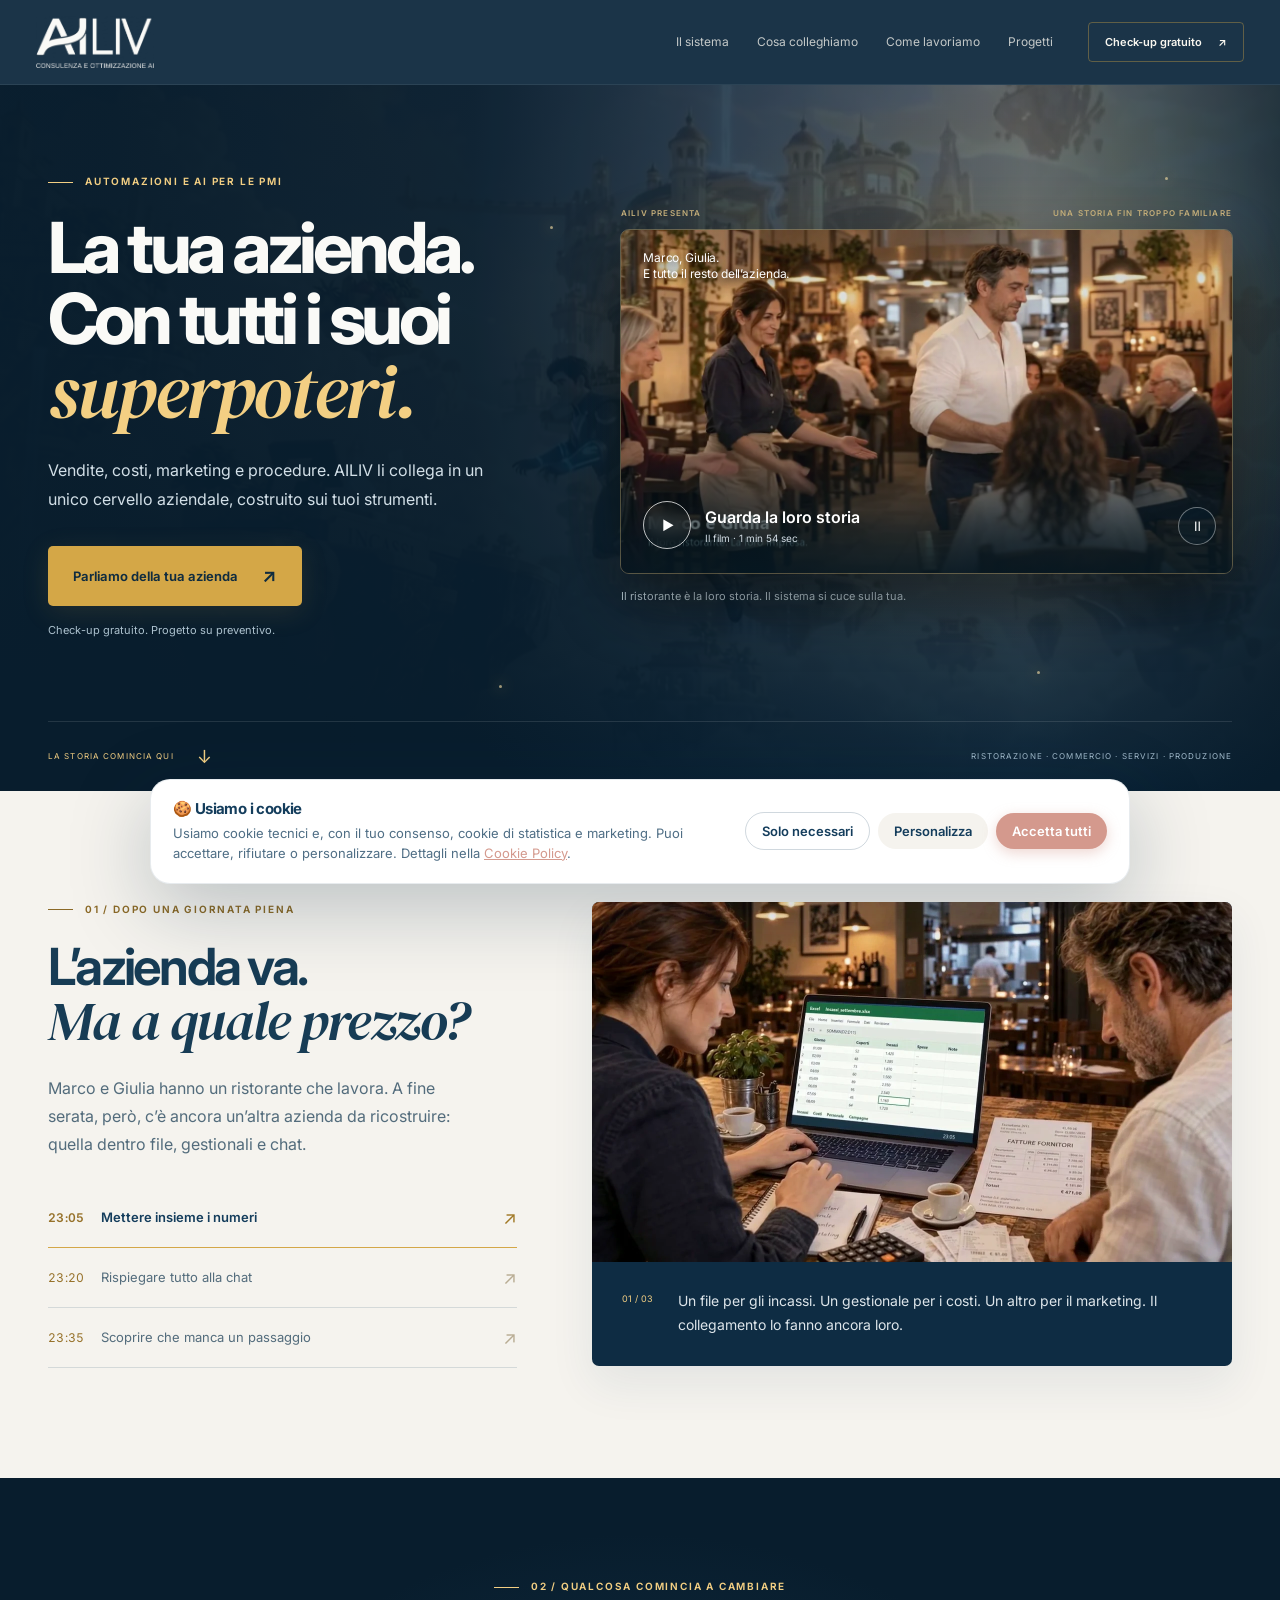
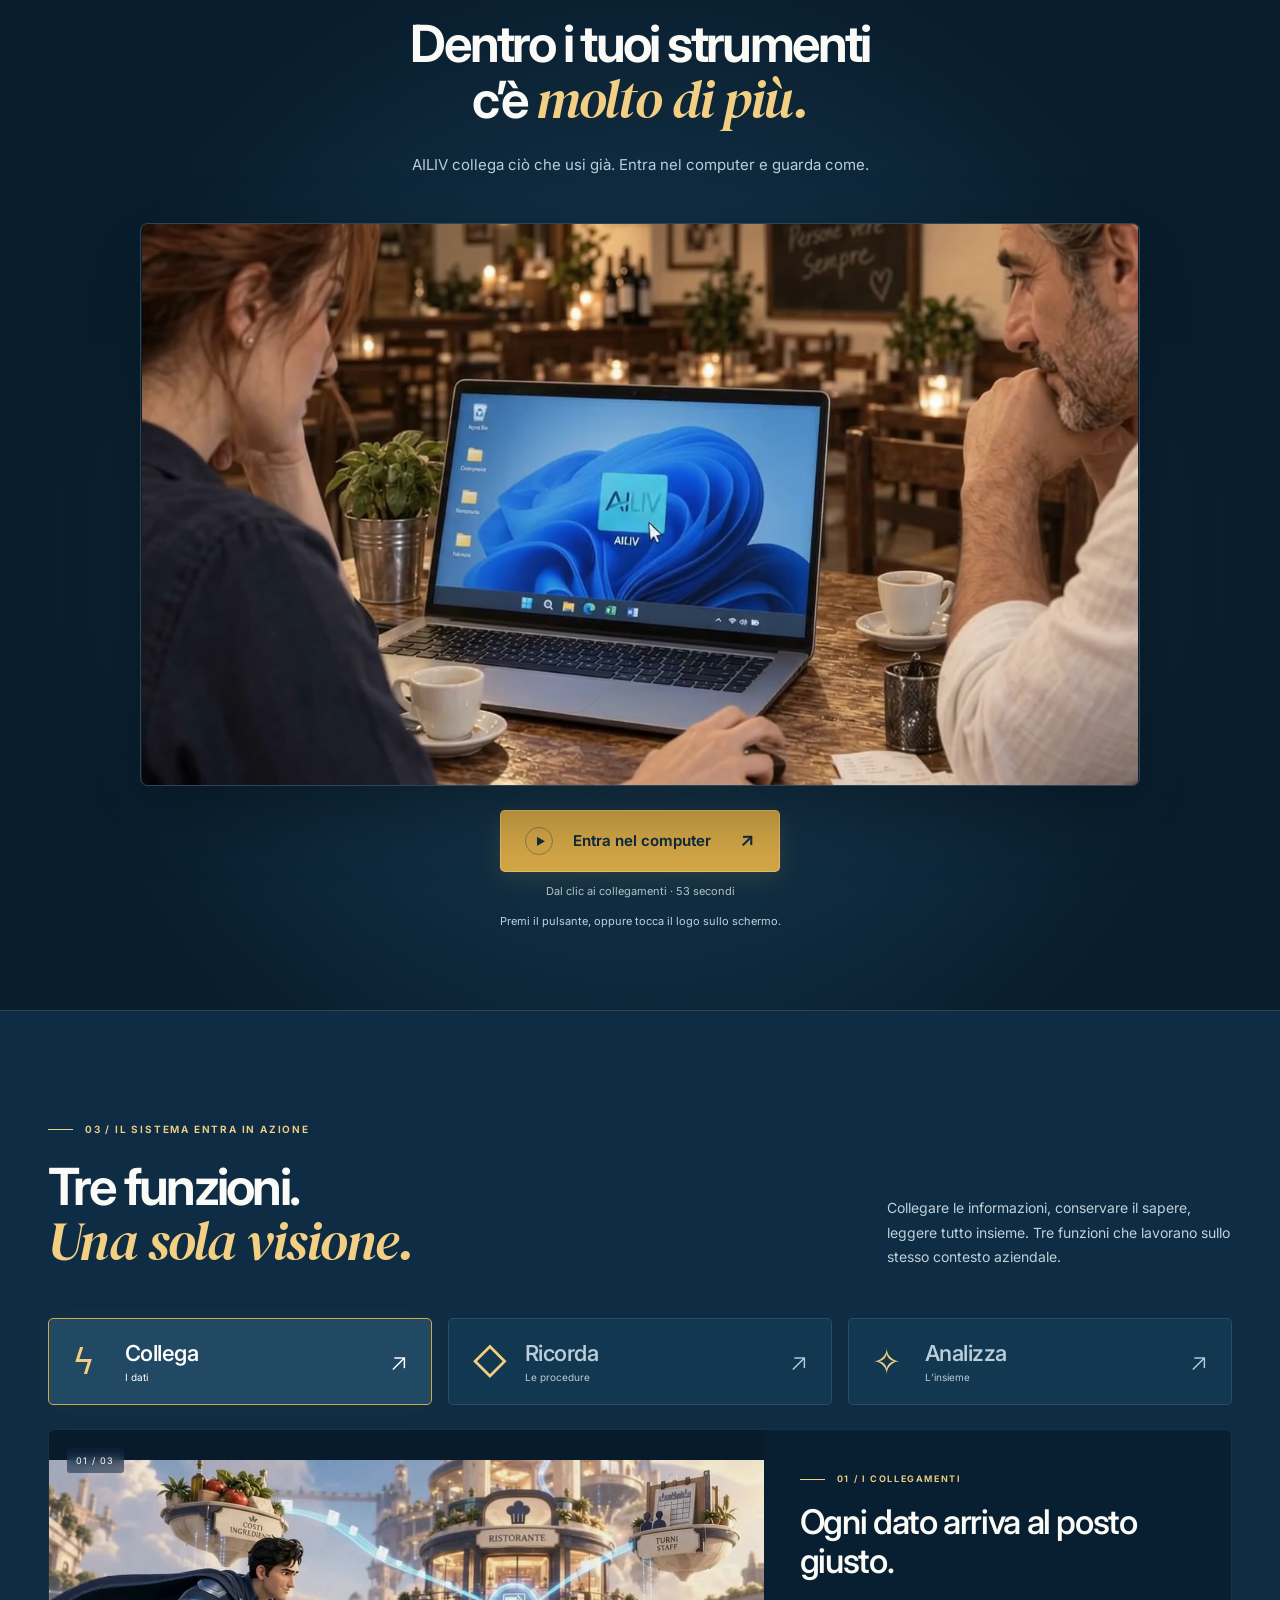
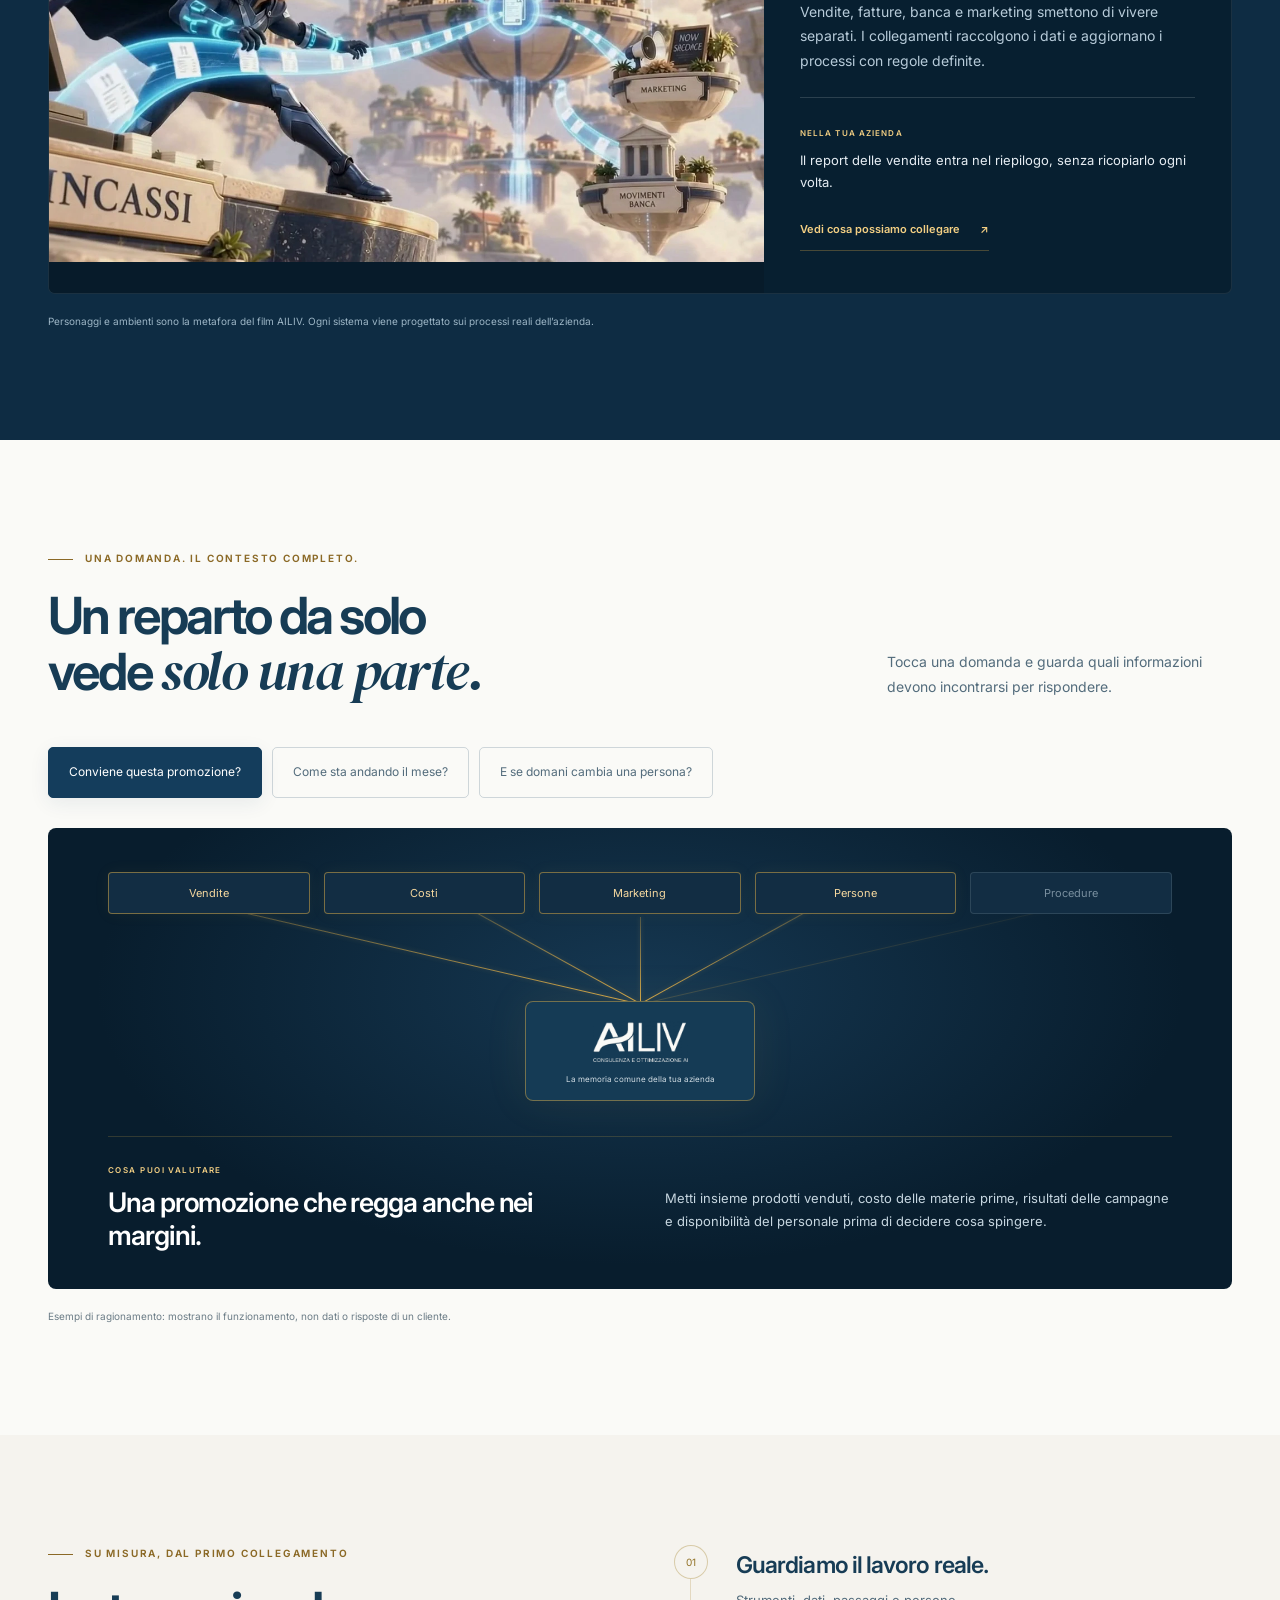
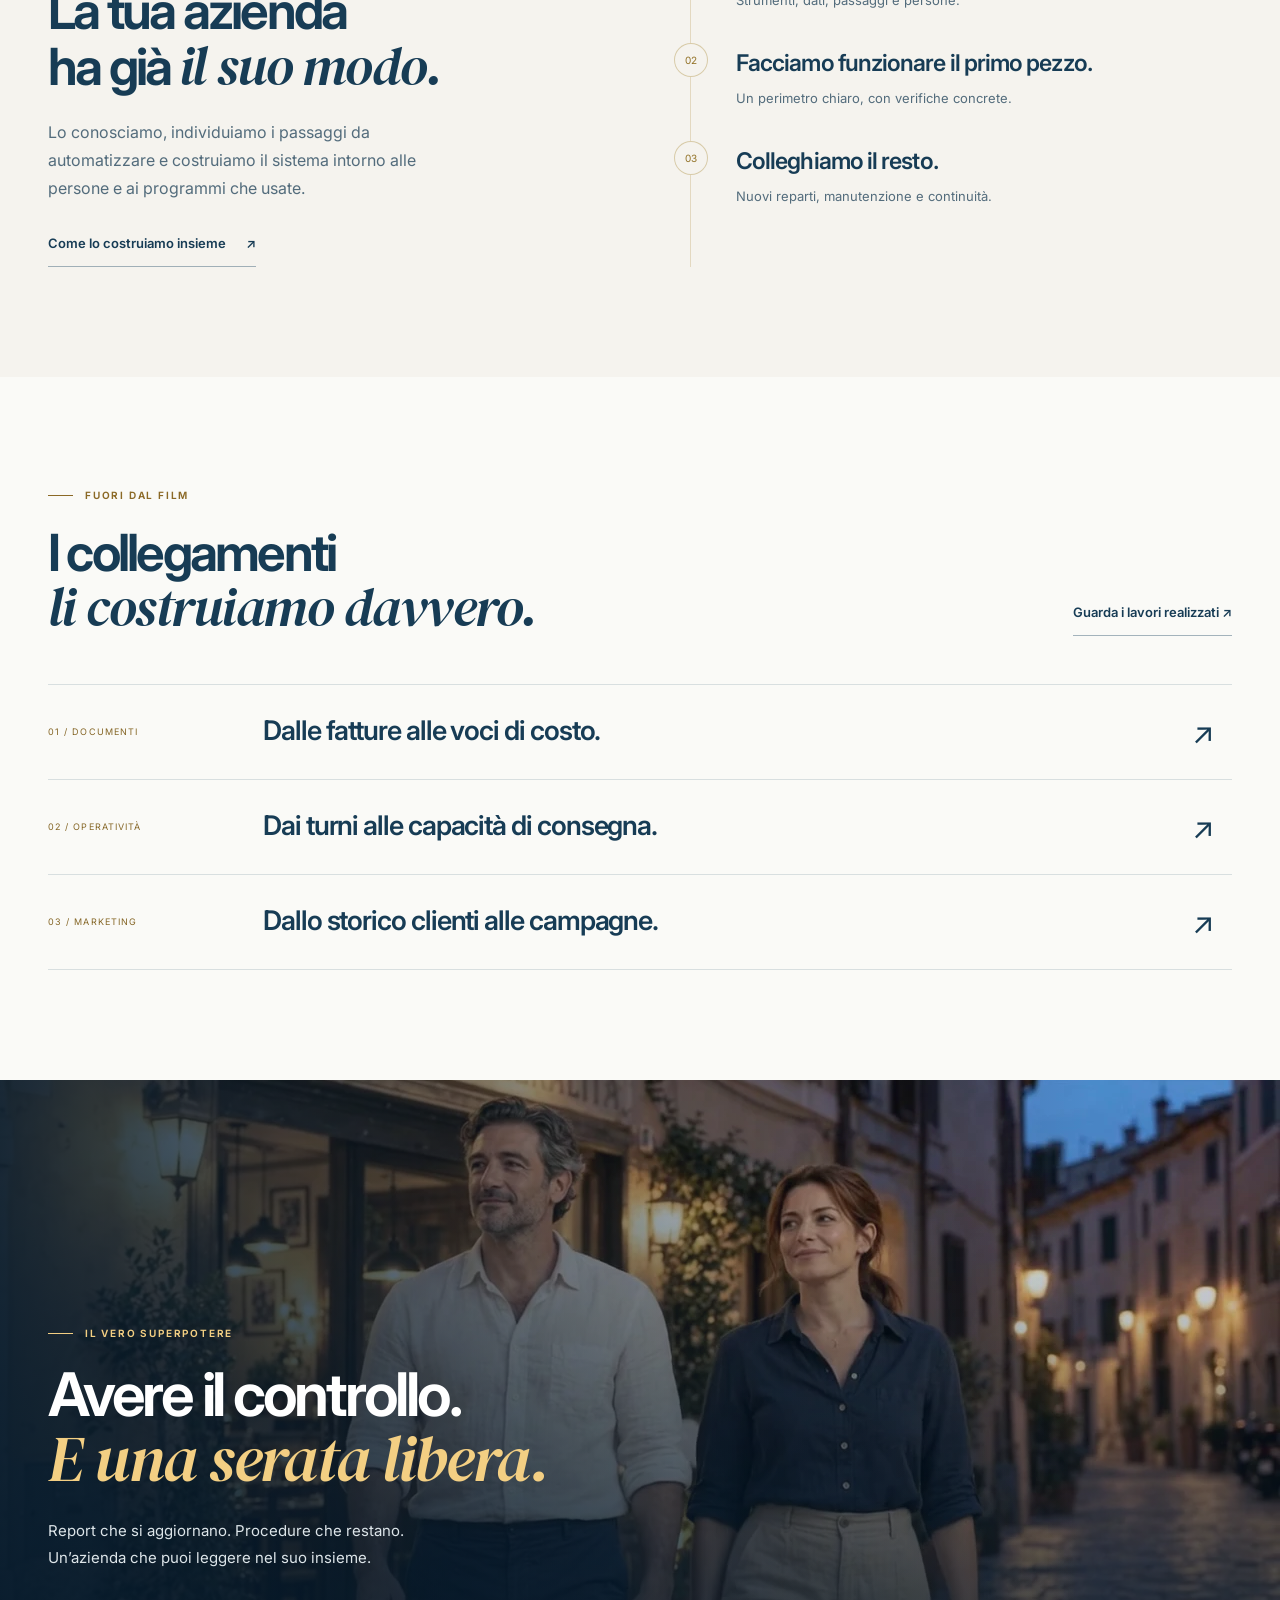
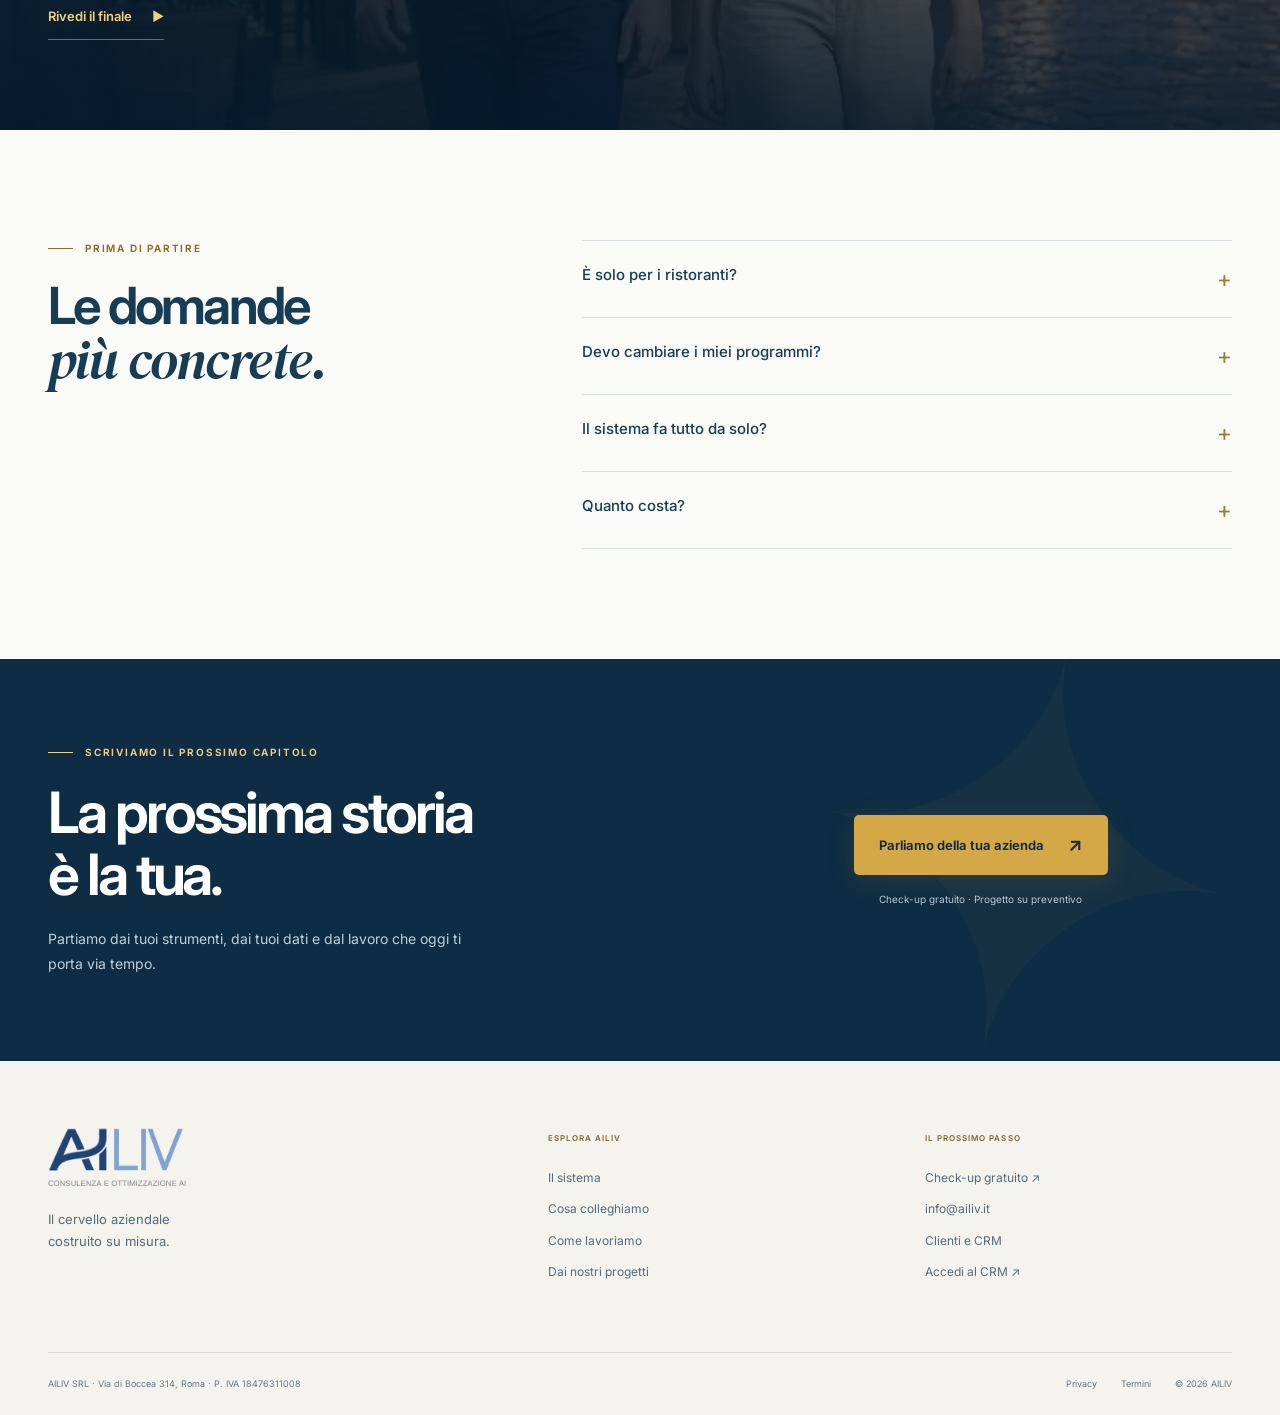
==== index.html @ 6daf0bdf "Extend computer entrance through connected departments and restaurant ending" ====
<!doctype html><html lang="it"><head><meta charset="utf-8"><meta name="viewport" content="width=device-width,initial-scale=1"><meta name="robots" content="index,follow"><meta name="theme-color" content="#0e2c43"><title>Il cervello aziendale, con tutti i suoi superpoteri — AILIV</title><meta name="description" content="AILIV collega vendite, costi, marketing e procedure. Un cervello aziendale costruito su misura per le PMI, sugli strumenti che usi già."><link rel="icon" href="assets/favicon-32.png"><link rel="preconnect" href="https://fonts.googleapis.com"><link rel="preconnect" href="https://fonts.gstatic.com" crossorigin><link href="https://fonts.googleapis.com/css2?family=Inter:wght@400;450;500;550;600;650;700;750;800;900&family=DM+Serif+Display:ital@0;1&display=swap" rel="stylesheet"><link rel="stylesheet" href="cinema.css?v=20261012-5"><script src="cinema.js?v=20261012-5" defer></script><link rel="canonical" href="https://ailiv.it/"><meta property="og:url" content="https://ailiv.it/"><meta property="og:type" content="website"><meta property="og:site_name" content="AILIV"><meta property="og:locale" content="it_IT"><meta property="og:title" content="Il cervello aziendale, con tutti i suoi superpoteri — AILIV"><meta property="og:description" content="AILIV collega vendite, costi, marketing e procedure. Un cervello aziendale costruito su misura per le PMI, sugli strumenti che usi già."><meta property="og:image" content="https://ailiv.it/assets/og-card.png"><meta name="twitter:card" content="summary_large_image"><link rel="apple-touch-icon" href="/assets/apple-touch-icon.png"><script type="application/ld+json">{"@context": "https://schema.org", "@type": ["Organization", "ProfessionalService"], "@id": "https://ailiv.it/#organizzazione", "name": "Ailiv", "legalName": "AILIV SRL", "url": "https://ailiv.it/", "logo": "https://ailiv.it/assets/logo-ailiv.png", "image": "https://ailiv.it/assets/og-card.png", "description": "Sviluppo di cervelli aziendali su misura per le PMI italiane: integrazione di dati e conoscenza, automazione dei processi, report vendite, analisi dei costi, controllo di gestione e agenti marketing personalizzati.", "vatID": "IT18476311008", "taxID": "18476311008", "email": "info@ailiv.it", "address": {"@type": "PostalAddress", "streetAddress": "Via di Boccea 314", "postalCode": "00167", "addressLocality": "Roma", "addressRegion": "RM", "addressCountry": "IT"}, "founder": {"@type": "Person", "name": "Andrea Rubei"}, "areaServed": {"@type": "Country", "name": "Italia"}, "knowsAbout": ["intelligenza artificiale per PMI", "automazione dei processi aziendali", "controllo di gestione", "integrazione di gestionali e dati aziendali", "agenti conversazionali", "memoria aziendale e agenti marketing personalizzati"], "makesOffer": {"@type": "Offer", "name": "Check-up gratuito", "description": "Videochiamata di 30-45 minuti in cui analizziamo come girano i dati della tua azienda e cosa si può automatizzare, con mini-report.", "price": "0", "priceCurrency": "EUR", "url": "https://ailiv.it/check-up.html"}}</script></head><body><a class="skip" href="#contenuto">Vai al contenuto</a><div class="reading-progress" aria-hidden="true"></div>
<header class="site-header"><div class="nav-wrap"><a class="brand" href="index.html#top" aria-label="AILIV, inizio"><img src="assets/logo-ailiv-footer.png" alt="AILIV" width="500" height="221"></a><nav class="desktop-nav" aria-label="Navigazione principale"><a href="sistema.html">Il sistema</a><a href="collegamenti.html">Cosa colleghiamo</a><a href="metodo.html">Come lavoriamo</a><a href="progetti.html">Progetti</a></nav><a class="nav-cta" href="check-up.html">Check-up gratuito <span aria-hidden="true">↗</span></a><button class="menu-toggle" aria-label="Apri il menu" aria-expanded="false" aria-controls="mobile-nav"><span></span><span></span></button></div><nav id="mobile-nav" class="mobile-nav" aria-label="Menu mobile" hidden><a href="index.html">La storia di AILIV</a><a href="sistema.html">Il sistema</a><a href="collegamenti.html">Cosa colleghiamo</a><a href="metodo.html">Come lavoriamo</a><a href="progetti.html">Progetti</a><a href="check-up.html">Parliamone →</a></nav></header><main id="contenuto"><section class="cinema-hero" id="top"><div class="hero-scenery" aria-hidden="true"></div><div class="hero-dust" aria-hidden="true"><i></i><i></i><i></i><i></i><i></i></div><div class="wrap hero-grid"><div class="hero-intro reveal"><p class="eyebrow">AUTOMAZIONI E AI PER LE PMI</p><h1>La tua azienda. <br>Con tutti i suoi <br><em>superpoteri.</em></h1><p class="intro">Vendite, costi, marketing e procedure. AILIV li collega in un unico cervello aziendale, costruito sui tuoi strumenti.</p></div><div class="hero-media reveal"><div class="cinema-caption"><span>AILIV PRESENTA</span><span>UNA STORIA FIN TROPPO FAMILIARE</span></div><div class="film-cover"><video id="teaser" muted loop playsinline preload="none" poster="assets/film-poster.webp" aria-hidden="true" tabindex="-1" data-src="assets/ailiv-teaser.mp4?v=2"></video><div class="film-shade"></div><span class="film-label">Marco, Giulia. <br>E tutto il resto dell’azienda.</span><button class="film-open" data-film="0" aria-label="Guarda il film AILIV, durata un minuto e 54 secondi"><span class="play-mark" aria-hidden="true">▶</span><span>Guarda la loro storia<small>Il film · 1 min 54 sec</small></span></button><button id="motion-toggle" class="motion-toggle" aria-label="Metti in pausa l’anteprima animata" aria-pressed="false">Ⅱ</button></div><p class="film-caption">Il ristorante è la loro storia. Il sistema si cuce sulla tua.</p></div><div class="hero-actions reveal"><a class="button gold" href="check-up.html">Parliamo della tua azienda <span aria-hidden="true">↗</span></a><p>Check-up gratuito. Progetto su preventivo.</p></div></div><div class="hero-bottom wrap"><a href="#storia">LA STORIA COMINCIA QUI <span aria-hidden="true">↓</span></a><span>RISTORAZIONE · COMMERCIO · SERVIZI · PRODUZIONE</span></div></section>
<section class="story section" id="storia"><div class="wrap story-grid"><div class="story-copy reveal"><p class="eyebrow">01 / DOPO UNA GIORNATA PIENA</p><h2>L’azienda va. <br><em>Ma a quale prezzo?</em></h2><p>Marco e Giulia hanno un ristorante che lavora. A fine serata, però, c’è ancora un’altra azienda da ricostruire: quella dentro file, gestionali e chat.</p><div class="story-times" role="tablist" aria-label="Una serata di lavoro"><button role="tab" id="time-dati" aria-selected="true" aria-controls="story-panel" data-story="dati"><time>23:05</time><span>Mettere insieme i numeri</span><b aria-hidden="true">↗</b></button><button role="tab" id="time-contesto" aria-selected="false" aria-controls="story-panel" tabindex="-1" data-story="contesto"><time>23:20</time><span>Rispiegare tutto alla chat</span><b aria-hidden="true">↗</b></button><button role="tab" id="time-procedure" aria-selected="false" aria-controls="story-panel" tabindex="-1" data-story="procedure"><time>23:35</time><span>Scoprire che manca un passaggio</span><b aria-hidden="true">↗</b></button></div></div><div class="story-panel reveal" id="story-panel" role="tabpanel" aria-labelledby="time-dati"><img id="story-image" src="assets/lavoro.webp" alt="Marco e Giulia confrontano una fattura con i dati al computer" width="1280" height="720" loading="lazy"><div class="story-caption"><span id="story-counter">01 / 03</span><p id="story-description">Un file per gli incassi. Un gestionale per i costi. Un altro per il marketing. Il collegamento lo fanno ancora loro.</p></div></div></div></section>
<section class="portal-section" id="clic">
  <div class="wrap portal-heading reveal"><p class="eyebrow">02 / QUALCOSA COMINCIA A CAMBIARE</p><h2>Dentro i tuoi strumenti <br>c’è <em>molto di più.</em></h2><p>AILIV collega ciò che usi già. Entra nel computer e guarda come.</p></div>
  <div class="portal-stage wrap reveal" id="ingresso" data-portal-state="ready">
    <div class="portal-screen">
      <img class="portal-poster" src="assets/ingresso-partenza-v4.webp" width="1280" height="720" alt="Sul computer di Marco e Giulia, il logo AILIV da cliccare" loading="lazy">
      <video id="portal-video" muted playsinline preload="none" aria-label="Dal clic sul logo, lo zoom entra nel computer e nel mondo AILIV" data-src="assets/ingresso-v4.mp4" hidden></video>
      <button class="portal-hotspot" id="portal-logo" aria-label="Clicca il logo AILIV sul computer e avvia l’ingresso"></button>
    </div>
    <div class="portal-action-row">
      <div class="portal-start"><button class="button gold" id="enter-system"><span class="portal-play-icon" aria-hidden="true">▶</span><span>Entra nel computer</span><span aria-hidden="true">↗</span></button><span class="portal-length">Dal clic ai collegamenti · 53 secondi</span></div>
      <div class="portal-playback" hidden><button id="pause-portal" aria-label="Metti in pausa l’ingresso">Ⅱ <span>Pausa</span></button><button id="skip-portal">Esplora il sistema ↓</button></div>
      <div class="portal-finish" hidden><a class="button gold" href="#squadra">Esplora il sistema <span aria-hidden="true">↓</span></a><button id="replay-portal">Rivedi l’ingresso ↺</button></div>
      <p class="portal-instruction" id="portal-status" role="status" aria-live="polite">Premi il pulsante, oppure tocca il logo sullo schermo.</p>
    </div>
  </div>
</section><section class="crew section" id="squadra"><div class="wrap"><div class="section-heading reveal"><div><p class="eyebrow">03 / IL SISTEMA ENTRA IN AZIONE</p><h2>Tre funzioni. <br><em>Una sola visione.</em></h2></div><p>Collegare le informazioni, conservare il sapere, leggere tutto insieme. Tre funzioni che lavorano sullo stesso contesto aziendale.</p></div><div class="crew-tabs" role="tablist" aria-label="Le funzioni AILIV"><button id="tab-volt" role="tab" aria-selected="true" aria-controls="crew-panel" data-agent="volt"><span class="agent-sigil" aria-hidden="true">ϟ</span><span>Collega<small>I dati</small></span><span class="tab-plus" aria-hidden="true">↗</span></button><button id="tab-custode" role="tab" aria-selected="false" aria-controls="crew-panel" tabindex="-1" data-agent="custode"><span class="agent-sigil" aria-hidden="true">◇</span><span>Ricorda<small>Le procedure</small></span><span class="tab-plus" aria-hidden="true">↗</span></button><button id="tab-prisma" role="tab" aria-selected="false" aria-controls="crew-panel" tabindex="-1" data-agent="prisma"><span class="agent-sigil" aria-hidden="true">✧</span><span>Analizza<small>L’insieme</small></span><span class="tab-plus" aria-hidden="true">↗</span></button></div><div class="crew-panel" id="crew-panel" role="tabpanel" aria-labelledby="tab-volt"><div class="crew-image"><img id="agent-image" src="assets/volt.webp" alt="Il sistema collega gli incassi con le altre aree del ristorante" width="1280" height="720" loading="lazy"><span class="crew-index" aria-hidden="true">01 / 03</span><span class="swipe-hint">← Scorri per esplorare il sistema →</span></div><div class="crew-copy"><p class="eyebrow" id="agent-role">01 / I COLLEGAMENTI</p><h3 id="agent-title">Ogni dato arriva al posto giusto.</h3><p id="agent-text">Vendite, fatture, banca e marketing smettono di vivere separati. I collegamenti raccolgono i dati e aggiornano i processi con regole definite.</p><div class="crew-result"><span>NELLA TUA AZIENDA</span><p id="agent-result">Il report delle vendite entra nel riepilogo, senza ricopiarlo ogni volta.</p></div><a id="agent-link" class="text-link" href="collegamenti.html#vendite">Vedi cosa possiamo collegare <span aria-hidden="true">↗</span></a></div></div><p class="visual-note">Personaggi e ambienti sono la metafora del film AILIV. Ogni sistema viene progettato sui processi reali dell’azienda.</p></div></section><section class="connections section" id="visione"><div class="wrap"><div class="section-heading reveal"><div><p class="eyebrow">UNA DOMANDA. IL CONTESTO COMPLETO.</p><h2>Un reparto da solo <br>vede <em>solo una parte.</em></h2></div><p>Tocca una domanda e guarda quali informazioni devono incontrarsi per rispondere.</p></div><div class="question-tabs" role="tablist" aria-label="Domande all’azienda"><button id="q-promo" role="tab" aria-selected="true" aria-controls="question-panel" data-question="promo">Conviene questa promozione?</button><button id="q-mese" role="tab" aria-selected="false" aria-controls="question-panel" tabindex="-1" data-question="mese">Come sta andando il mese?</button><button id="q-persona" role="tab" aria-selected="false" aria-controls="question-panel" tabindex="-1" data-question="persona">E se domani cambia una persona?</button></div><div class="connection-stage" id="question-panel" role="tabpanel" aria-labelledby="q-promo"><div class="source-row"><span data-source="vendite" class="connected">Vendite</span><span data-source="costi" class="connected">Costi</span><span data-source="marketing" class="connected">Marketing</span><span data-source="persone" class="connected">Persone</span><span data-source="procedure">Procedure</span></div><div class="beam-field" aria-hidden="true"><i></i><i></i><i></i><i></i><i></i></div><div class="brain-hub"><img src="assets/logo-ailiv-footer.png" width="500" height="221" alt="AILIV"><span>La memoria comune della tua azienda</span></div><div class="answer"><span class="answer-label">COSA PUOI VALUTARE</span><h3 id="question-title">Una promozione che regga anche nei margini.</h3><p id="question-text">Metti insieme prodotti venduti, costo delle materie prime, risultati delle campagne e disponibilità del personale prima di decidere cosa spingere.</p></div></div><p class="visual-note">Esempi di ragionamento: mostrano il funzionamento, non dati o risposte di un cliente.</p></div></section>
<section class="tailoring section"><div class="wrap tailoring-grid"><div class="reveal"><p class="eyebrow">SU MISURA, DAL PRIMO COLLEGAMENTO</p><h2>La tua azienda <br>ha già <em>il suo modo.</em></h2><p>Lo conosciamo, individuiamo i passaggi da automatizzare e costruiamo il sistema intorno alle persone e ai programmi che usate.</p><a class="text-link" href="metodo.html">Come lo costruiamo insieme <span aria-hidden="true">↗</span></a></div><div class="tailor-path reveal"><div><span>01</span><h3>Guardiamo il lavoro reale.</h3><p>Strumenti, dati, passaggi e persone.</p></div><div><span>02</span><h3>Facciamo funzionare il primo pezzo.</h3><p>Un perimetro chiaro, con verifiche concrete.</p></div><div><span>03</span><h3>Colleghiamo il resto.</h3><p>Nuovi reparti, manutenzione e continuità.</p></div></div></div></section>
<section class="real-world section"><div class="wrap"><div class="section-heading reveal"><div><p class="eyebrow">FUORI DAL FILM</p><h2>I collegamenti <br><em>li costruiamo davvero.</em></h2></div><a class="text-link" href="progetti.html">Guarda i lavori realizzati ↗</a></div><div class="proof-strips"><a href="progetti.html#documenti"><span>01 / DOCUMENTI</span><h3>Dalle fatture alle voci di costo.</h3><b aria-hidden="true">↗</b></a><a href="progetti.html#persone"><span>02 / OPERATIVITÀ</span><h3>Dai turni alle capacità di consegna.</h3><b aria-hidden="true">↗</b></a><a href="progetti.html#marketing"><span>03 / MARKETING</span><h3>Dallo storico clienti alle campagne.</h3><b aria-hidden="true">↗</b></a></div></div></section>
<section class="freedom"><img src="assets/liberi.webp" alt="Marco e Giulia passeggiano sereni fuori dal ristorante" width="1280" height="720" loading="lazy"><div class="freedom-veil"></div><div class="wrap freedom-copy reveal"><p class="eyebrow">IL VERO SUPERPOTERE</p><h2>Avere il controllo. <br><em>E una serata libera.</em></h2><p>Report che si aggiornano. Procedure che restano. <br>Un’azienda che puoi leggere nel suo insieme.</p><button class="text-link light" data-film="94.54">Rivedi il finale <span aria-hidden="true">▶</span></button></div></section>
<section class="section wrap faq-section"><div><p class="eyebrow">PRIMA DI PARTIRE</p><h2>Le domande <br><em>più concrete.</em></h2></div><div class="faq"><details><summary>È solo per i ristoranti?<span aria-hidden="true">+</span></summary><p>Il ristorante è l’esempio del film. Lavoriamo sui processi delle PMI: ristorazione, commercio, servizi e produzione. Il progetto parte dalla tua attività.</p></details><details><summary>Devo cambiare i miei programmi?<span aria-hidden="true">+</span></summary><p>Partiamo da quelli che usi. Nel check-up verifichiamo accessi, esportazioni e qualità dei dati per capire cosa si può collegare.</p></details><details><summary>Il sistema fa tutto da solo?<span aria-hidden="true">+</span></summary><p>Le automazioni eseguono passaggi definiti. L’AI aiuta ad analizzare le informazioni e preparare proposte. Eccezioni, approvazioni e responsabilità vengono concordate nel progetto.</p></details><details><summary>Quanto costa?<span aria-hidden="true">+</span></summary><p>Il check-up iniziale è gratuito. Progetto e manutenzione sono su preventivo, in base ai collegamenti e alle automazioni da costruire.</p></details></div></section><section class="next-chapter" id="prenota"><div class="wrap next-grid"><div><p class="eyebrow">SCRIVIAMO IL PROSSIMO CAPITOLO</p><h2>La prossima storia <br>è la tua.</h2><p>Partiamo dai tuoi strumenti, dai tuoi dati e dal lavoro che oggi ti porta via tempo.</p></div><div class="next-action"><a class="button gold" href="check-up.html">Parliamo della tua azienda <span aria-hidden="true">↗</span></a><span>Check-up gratuito · Progetto su preventivo</span></div></div><span class="chapter-star" aria-hidden="true">✦</span></section></main><footer class="site-footer"><div class="wrap footer-main"><a class="footer-brand" href="index.html"><img src="assets/logo-ailiv-hero.png" width="1400" height="608" alt="AILIV"><span>Il cervello aziendale <br>costruito su misura.</span></a><div><span class="footer-label">ESPLORA AILIV</span><a href="sistema.html">Il sistema</a><a href="collegamenti.html">Cosa colleghiamo</a><a href="metodo.html">Come lavoriamo</a><a href="progetti.html">Dai nostri progetti</a></div><div><span class="footer-label">IL PROSSIMO PASSO</span><a href="check-up.html">Check-up gratuito ↗</a><a href="mailto:info@ailiv.it">info@ailiv.it</a><a href="crm.html">Clienti e CRM</a><a href="https://crm.ailiv.it" target="_blank" rel="noopener">Accedi al CRM ↗</a></div></div><div class="wrap footer-bottom"><p>AILIV SRL · Via di Boccea 314, Roma · P. IVA 18476311008</p><div><a href="https://ailiv.it/privacy.html" target="_blank" rel="noopener">Privacy</a><a href="https://ailiv.it/termini.html" target="_blank" rel="noopener">Termini</a><span>© 2026 AILIV</span></div></div></footer>
<dialog id="film-dialog" aria-labelledby="film-heading"><div class="dialog-top"><h2 id="film-heading">AILIV · Dentro la tua azienda</h2><button id="close-film" aria-label="Chiudi il film">Chiudi <span aria-hidden="true">×</span></button></div><video id="full-film" controls playsinline preload="none" poster="assets/film-poster.webp"><source src="assets/ailiv-film.mp4?v=3.1" type="video/mp4"></video><div class="film-chapters" aria-label="Capitoli del film"><button data-seek="0">La storia</button><button data-seek="52.75">Il clic</button><button data-seek="61.45">Collega</button><button data-seek="73">Ricorda</button><button data-seek="82.17">Analizza</button><button data-seek="94.54">La loro serata</button></div></dialog><script src="assets/cookie-consent.js" defer></script><script src="assets/site-tracking.js?v=20261012" defer></script></body></html>
---- cinema.css ----
:root{--navy:#143d5c;--deep:#0e2c43;--night:#081d2d;--blue:#2a6fa3;--cream:#fafaf7;--warm:#f5f3ee;--gold:#d4a747;--pale:#f3cf83;--ink:#173c55;--muted:#536c7c;--line:#143d5c25;--ease:cubic-bezier(.22,1,.36,1)}
*{box-sizing:border-box}html{scroll-behavior:smooth;scroll-padding-top:94px}body{margin:0;background:var(--cream);color:var(--ink);font-family:Inter,system-ui,sans-serif;-webkit-font-smoothing:antialiased}body.menu-open,body.modal-open{overflow:hidden}img,video{display:block;max-width:100%;height:auto}button,input,textarea,select{font:inherit}button,a{-webkit-tap-highlight-color:transparent}button{cursor:pointer}a{color:inherit;text-decoration:none}p,h1,h2,h3{margin:0}p{font-size:16px;line-height:1.75}button{color:inherit}button:disabled{cursor:wait}button,a,input,select,textarea{touch-action:manipulation}button:focus-visible,a:focus-visible,summary:focus-visible,input:focus-visible,select:focus-visible,textarea:focus-visible{outline:3px solid var(--gold);outline-offset:5px}button:hover .play-mark{background:var(--gold);color:var(--night)}[hidden]{display:none!important}::selection{background:var(--gold);color:var(--night)}
.wrap{width:min(1240px,calc(100% - 96px));margin-inline:auto}.section{padding-block:110px}h1{font-size:clamp(52px,5.5vw,82px);font-weight:750;letter-spacing:-.064em;line-height:1.02}h2{font-size:clamp(36px,4vw,56px);font-weight:650;letter-spacing:-.054em;line-height:1.08}h3{font-size:26px;font-weight:600;letter-spacing:-.04em;line-height:1.22}em{font:italic 1.06em/.98 'DM Serif Display',Georgia,serif;letter-spacing:-.028em;color:inherit}p.eyebrow,.eyebrow{display:block;font-size:10px;font-weight:650;letter-spacing:.18em;line-height:1.65;margin-bottom:22px;text-transform:uppercase;color:#8b6926}.eyebrow:before{content:'';display:inline-block;width:25px;height:1px;background:currentColor;margin-right:12px;vertical-align:middle}.button{display:inline-flex;align-items:center;justify-content:center;gap:24px;min-height:56px;border:1px solid transparent;border-radius:5px;padding:16px 24px;font-size:13px;font-weight:650;line-height:1.4;transition:transform .25s var(--ease),box-shadow .25s;background:var(--navy);color:white}.button.gold{background:var(--gold);color:#102c3f;box-shadow:0 6px 28px #d4a74720}.button:hover{transform:translateY(-2px);box-shadow:0 9px 35px #d4a74745}.button span{font-size:19px}.text-link{display:inline-flex;align-items:center;gap:20px;font-size:13px;font-weight:600;line-height:1.5;padding:12px 0;border:0;border-bottom:1px solid #143d5c60;background:none}.text-link.light{color:var(--pale);border-color:#f3cf8370}.skip{position:fixed;top:0;left:10px;transform:translateY(-120%);padding:15px;background:var(--gold);z-index:100}.skip:focus{transform:none}.reading-progress{position:fixed;z-index:120;top:0;left:0;width:100%;height:2px;background:var(--gold);transform:scaleX(0);transform-origin:left;box-shadow:0 0 12px #e2b852}
.site-header{position:sticky;top:0;z-index:60;background:#0b263bee;backdrop-filter:blur(18px);border-bottom:1px solid #ffffff12;color:#f9f7f0}.nav-wrap{width:min(1380px,calc(100% - 72px));margin:auto;display:flex;align-items:center;gap:35px;height:84px}.brand{display:block;width:118px;flex-shrink:0}.brand img{width:100%}.desktop-nav{display:flex;gap:28px;justify-content:center;align-items:center;margin-left:auto}.desktop-nav a{font-size:12px;line-height:1.5;opacity:.76;position:relative;transition:opacity .2s}.desktop-nav a:hover,.desktop-nav a[aria-current]{opacity:1}.desktop-nav a[aria-current]:after{content:'';position:absolute;bottom:-9px;left:0;width:22px;height:1px;background:var(--gold)}.nav-cta{font-size:11px;font-weight:600;border:1px solid #d4a74760;padding:12px 16px;border-radius:4px;display:flex;align-items:center;gap:16px;white-space:nowrap}.nav-cta:hover{background:#d4a74714}.menu-toggle{display:none;width:42px;height:42px;padding:10px;border:1px solid #ffffff35;background:transparent;border-radius:4px}.menu-toggle span{display:block;height:1px;background:var(--pale);margin:6px 0;transition:transform .25s}.menu-toggle[aria-expanded=true] span:first-child{transform:translateY(3.5px) rotate(45deg)}.menu-toggle[aria-expanded=true] span:last-child{transform:translateY(-3.5px) rotate(-45deg)}.mobile-nav{position:absolute;top:100%;left:0;right:0;background:#0d2a40;padding:20px 24px 35px;box-shadow:0 30px 35px #0005;max-height:calc(100dvh - 70px);overflow:auto}.mobile-nav a{display:block;padding:17px 0;border-bottom:1px solid #ffffff20;font-size:20px}.mobile-nav a:last-child{color:var(--pale)}
.cinema-hero{position:relative;overflow:hidden;background:var(--night);color:var(--cream);padding:88px 0 0;isolation:isolate}.hero-scenery{position:absolute;z-index:-2;inset:0;background:linear-gradient(90deg,#081d2dfa 8%,#081d2df0 37%,#0e2c4390 80%,#081d2ddd),linear-gradient(0deg,#081d2d 0%,transparent 70%),url('assets/mondo.webp') 70% 47%/cover;opacity:.9}.cinema-hero:after{content:'';position:absolute;z-index:-1;right:-120px;top:0;width:65%;height:80%;background:radial-gradient(ellipse,#d4a74718,transparent 70%);pointer-events:none}.hero-grid{display:grid;grid-template-columns:1fr 1.18fr;grid-template-areas:'intro media' 'actions media';gap:32px 55px;align-items:center}.hero-intro{grid-area:intro}.hero-intro .eyebrow{color:var(--pale)}.hero-intro h1 em{color:var(--pale)}.intro{font-size:16px;line-height:1.8}.hero-intro .intro{color:#d2dfe7;max-width:440px;margin-top:28px}.hero-media{grid-area:media;position:relative;min-width:0}.hero-actions{grid-area:actions;align-self:start}.hero-actions p{color:#adc2cf;font-size:11px;margin-top:15px}.cinema-caption{display:flex;justify-content:space-between;gap:20px;font-size:8px;font-weight:600;letter-spacing:.15em;color:#cab47f;margin-bottom:12px}.film-cover{position:relative;isolation:isolate;aspect-ratio:16/9;border-radius:8px;overflow:hidden;background:#112536;box-shadow:0 28px 65px #0007,0 0 70px #d4a74710;outline:1px solid #f3cf8350}.film-cover video{width:100%;height:100%;object-fit:contain}.film-shade{position:absolute;inset:0;background:linear-gradient(0deg,#061721dd,transparent 58%,#06172135);pointer-events:none}.film-label{position:absolute;top:20px;left:22px;font-size:12px;line-height:1.4;letter-spacing:-.01em;color:#fff;text-shadow:0 2px 8px #000}.film-open{position:absolute;left:22px;bottom:24px;display:flex;gap:14px;align-items:center;text-align:left;background:none;border:0;color:#fff;padding:0;font-size:16px;font-weight:600}.film-open small{display:block;font-size:10px;font-weight:400;color:#d1dbe3;margin-top:5px}.play-mark{display:grid;place-items:center;width:48px;height:48px;border-radius:50%;border:1px solid #ffffffbb;backdrop-filter:blur(8px);font-size:13px;padding-left:3px;transition:.2s}.motion-toggle{position:absolute;bottom:28px;right:16px;width:38px;height:38px;background:#08223555;border:1px solid #ffffff66;color:#fff;border-radius:50%;font-size:13px}.film-caption{font-size:11px;color:#b8cbd5;margin-top:15px;line-height:1.6}.hero-bottom{display:flex;justify-content:space-between;align-items:center;border-top:1px solid #ffffff1c;margin-top:80px;padding-block:24px;gap:20px;font-size:8px;letter-spacing:.14em;color:#a1bacb}.hero-bottom a{display:flex;gap:23px;color:var(--pale);align-items:center}.hero-bottom a span{font-size:18px}.hero-dust{position:absolute;z-index:-1;inset:0;pointer-events:none}.hero-dust i{position:absolute;width:3px;height:3px;background:#ffe5a8;border-radius:50%;box-shadow:0 0 14px 2px #e8be6660;animation:drift 12s ease-in-out infinite;opacity:.6;left:var(--x);top:var(--y)}.hero-dust i:nth-child(1){--x:43%;--y:20%}.hero-dust i:nth-child(2){--x:91%;--y:13%;animation-delay:-4s}.hero-dust i:nth-child(3){--x:81%;--y:83%;animation-delay:-8s}.hero-dust i:nth-child(4){--x:39%;--y:85%;animation-delay:-3s}.hero-dust i:nth-child(5){--x:56%;--y:64%;animation-delay:-6s}@keyframes drift{0%,100%{transform:translateY(0);opacity:.2}50%{transform:translate(-15px,-35px);opacity:.7}}
.story{background:var(--warm)}.story-grid{display:grid;grid-template-columns:.88fr 1.2fr;gap:75px;align-items:center}.story-copy>p:not(.eyebrow){color:var(--muted);max-width:410px;margin-top:24px}.story-times{margin-top:30px}.story-times button{display:flex;width:100%;align-items:center;gap:16px;text-align:left;border:0;border-bottom:1px solid var(--line);background:none;padding:19px 0;color:var(--muted)}.story-times time{font-size:12px;letter-spacing:.03em;font-variant-numeric:tabular-nums;color:#967129}.story-times span{font-size:13px}.story-times b{font-size:18px;font-weight:400;margin-left:auto;color:#b8ac93}.story-times button[aria-selected=true]{color:var(--navy);font-weight:600;border-bottom-color:var(--gold)}.story-times button[aria-selected=true] b{color:#a07825}.story-panel{border-radius:7px;overflow:hidden;box-shadow:0 18px 45px #143d5c15;background:var(--deep);color:white}.story-panel img{width:100%;aspect-ratio:16/9;object-fit:cover}.story-caption{padding:27px 30px 30px;display:flex;gap:25px}.story-caption>span{font-size:9px;color:var(--pale);white-space:nowrap;padding-top:4px}.story-caption p{font-size:14px;color:#dde5ea;line-height:1.7}
.portal-section{background:radial-gradient(ellipse at 50% 60%,#255270aa,transparent 65%),var(--night);padding:100px 0 70px;color:var(--cream);position:relative;overflow:hidden}.portal-heading{text-align:center;max-width:780px}.portal-heading .eyebrow{color:var(--pale)}.portal-heading h2 em{color:var(--pale)}.portal-heading>p:last-child{color:#b8cedd;font-size:15px;max-width:480px;margin:25px auto 0}.portal-stage{max-width:1000px;margin-top:45px}.portal-screen{position:relative;aspect-ratio:16/9;overflow:hidden;border-radius:8px;box-shadow:0 10px 100px #3b91cc20;border:1px solid #88b9d955;background:#081d2d}.portal-poster{width:100%;height:100%;object-fit:contain;filter:brightness(.6);transition:filter .4s}.portal-trigger{position:absolute;left:50%;top:52%;transform:translate(-50%,-50%);width:218px;background:#fafaf7f5;border:1px solid #f3cf83;border-radius:12px;padding:23px 22px 15px;box-shadow:0 0 0 12px #d4a74712,0 0 0 25px #d4a74708,0 10px 80px #54b9fd65;isolation:isolate;transition:box-shadow .3s}.portal-trigger:after{content:'';position:absolute;inset:-5px;border:1px solid #f3cf8388;border-radius:16px;animation:portal-pulse 3s ease-out infinite;pointer-events:none}.portal-trigger:hover{box-shadow:0 0 0 15px #d4a74718,0 0 0 33px #d4a74708,0 10px 90px #54b9fd88}.portal-trigger img{width:130px;margin:auto}.portal-trigger>span{display:flex;justify-content:space-between;gap:12px;font-size:9px;margin-top:15px;align-items:center}.portal-trigger b{font-size:17px;font-weight:500}.portal-screen video{position:absolute;inset:0;width:100%;height:100%;object-fit:contain}.portal-controls{position:absolute;bottom:20px;right:20px;left:20px;display:flex;align-items:center;justify-content:space-between}.portal-controls button{background:#082235cc;border:1px solid #ffffff70;border-radius:4px;color:#fff;font-size:11px;padding:12px 15px;backdrop-filter:blur(5px)}.portal-ended{position:absolute;inset:0;background:#05172599;backdrop-filter:blur(4px);display:flex;flex-direction:column;align-items:center;justify-content:center;gap:22px}.portal-ended>span{font:italic 38px 'DM Serif Display',Georgia,serif;color:var(--pale)}.portal-ended>button{background:none;border:0;border-bottom:1px solid #fff6;color:#fff;font-size:12px;padding:10px}.portal-instruction{text-align:center;font-size:11px;color:#c7d2d9;margin-top:20px}@keyframes portal-pulse{0%{transform:scale(1);opacity:.8}80%,100%{transform:scale(1.18);opacity:0}}
.crew{background:var(--deep);color:var(--cream);border-top:1px solid #d4a74733}.section-heading{display:flex;align-items:end;justify-content:space-between;gap:60px;margin-bottom:48px}.section-heading>p{max-width:345px;font-size:14px;color:var(--muted)}.crew .eyebrow{color:var(--pale)}.crew .section-heading>p{color:#c0d0db}.crew h2 em{color:var(--pale)}.crew-tabs{display:grid;grid-template-columns:repeat(3,1fr);gap:16px;margin-bottom:24px}.crew-tabs button{display:flex;align-items:center;gap:15px;padding:21px 23px;background:#123750;border:1px solid #42678077;border-radius:5px;text-align:left;color:#bacdda;transition:background .3s,box-shadow .3s,border-color .3s}.crew-tabs button>span:nth-child(2){font-size:22px;font-weight:550;letter-spacing:-.025em}.crew-tabs small{display:block;font-size:10px;margin-top:5px;font-weight:400;letter-spacing:0}.agent-sigil{font-size:35px;font-weight:400;color:var(--pale);width:38px}.tab-plus{margin-left:auto;font-size:24px;font-weight:300}.crew-tabs button[aria-selected=true]{background:#224964;border-color:var(--gold);color:#fff;box-shadow:0 0 28px #d4a74710}.crew-panel{display:grid;grid-template-columns:1.3fr .85fr;background:#071f30;border:1px solid #ffffff15;border-radius:7px;overflow:hidden;touch-action:pan-y}.crew-image{display:flex;align-items:center;position:relative;min-width:0;background:#071b2a}.crew-image img{width:100%;object-fit:contain}.crew-index{position:absolute;top:18px;left:18px;color:#fff;font-size:9px;letter-spacing:.12em;padding:7px 9px;background:#0a233e88;border-radius:3px;backdrop-filter:blur(6px)}.swipe-hint{display:none}.crew-copy{padding:42px 36px;align-self:center}.crew-copy h3{font-size:34px;font-weight:550;line-height:1.15}.crew-copy>p:not(.eyebrow){font-size:14px;color:#b7cbd9;margin-top:20px}.crew-copy .eyebrow{font-size:9px;margin-bottom:15px}.crew-result{border-top:1px solid #ffffff25;margin-top:24px;padding-top:22px}.crew-result>span{font-size:8px;color:var(--pale);letter-spacing:.14em;font-weight:600}.crew-result p{font-size:13px;color:#e6edf3;line-height:1.7;margin-top:9px}.crew-copy .text-link{color:var(--pale);border-color:#d4a74750;font-size:11px;margin-top:16px}.visual-note{font-size:10px;line-height:1.7;color:#6b7c86;margin-top:19px;max-width:820px}.crew .visual-note{color:#9db6c6}.swap-in{animation:swap-in .4s var(--ease)}@keyframes swap-in{from{opacity:.6;transform:translateY(7px)}to{opacity:1;transform:none}}
.connections{background:var(--cream)}.question-tabs{display:flex;gap:10px;margin-bottom:30px;flex-wrap:wrap}.question-tabs button{border:1px solid #143d5c30;background:none;border-radius:5px;padding:16px 20px;font-size:12px;color:var(--muted);line-height:1.4}.question-tabs button[aria-selected=true]{background:var(--navy);border-color:var(--navy);color:#fff;box-shadow:0 5px 20px #143d5c15}.connection-stage{background:var(--night);border-radius:8px;padding:44px 60px 36px;position:relative;overflow:hidden;color:white;background-image:radial-gradient(ellipse at 50% 35%,#23527680,transparent 65%)}.source-row{display:grid;grid-template-columns:repeat(5,1fr);position:relative;z-index:1;gap:14px}.source-row span{text-align:center;padding:13px 10px;border:1px solid #94abb133;border-radius:4px;background:#122d43;font-size:11px;color:#788e9e;transition:color .4s,border-color .4s,box-shadow .4s}.source-row span.connected{color:#f5d89f;border-color:#d4a74788;box-shadow:0 0 16px #d4a74710}.beam-field{height:87px;position:relative;overflow:hidden}.beam-field i{position:absolute;left:50%;bottom:-3px;height:105px;width:1px;background:linear-gradient(0deg,var(--gold),#d4a74755);transform-origin:bottom;opacity:.23;transition:opacity .35s;box-shadow:0 0 5px #e0ba6750}.beam-field i:nth-child(1){transform:rotate(-77deg);height:49%}.beam-field i:nth-child(2){transform:rotate(-61deg);height:225%}.beam-field i:nth-child(3){height:100%}.beam-field i:nth-child(4){transform:rotate(61deg);height:225%}.beam-field i:nth-child(5){transform:rotate(77deg);height:490%}.beam-field i:nth-child(1){height:490%}.beam-field i.lit{opacity:1}.brain-hub{width:230px;text-align:center;margin:auto;padding:19px 15px 16px;border:1px solid #d4a74780;border-radius:8px;background:#153b55;box-shadow:0 0 45px #d4a74715;position:relative}.brain-hub img{width:95px;margin:auto}.brain-hub>span{font-size:8px;color:#d3dee5;display:block;margin-top:12px}.connection-stage.energized .brain-hub{animation:energize .85s var(--ease)}.connection-stage.energized .source-row span.connected{animation:source-on .6s var(--ease)}.answer{position:relative;margin-top:35px;border-top:1px solid #d4a74735;padding-top:28px;display:grid;grid-template-columns:1fr 1fr;gap:12px 50px}.answer-label{grid-column:1/-1;color:var(--pale);font-size:8px;letter-spacing:.18em;font-weight:600}.answer h3{font-size:27px;max-width:430px}.answer p{color:#c6d6e0;font-size:13px;line-height:1.75}@keyframes energize{0%{box-shadow:0 0 10px #d4a74710;transform:scale(.98)}45%{box-shadow:0 0 75px #d4a74745}100%{box-shadow:0 0 45px #d4a74715;transform:none}}@keyframes source-on{0%{opacity:.35;transform:translateY(-3px)}100%{opacity:1;transform:none}}
.tailoring{background:var(--warm)}.tailoring-grid{display:grid;grid-template-columns:1fr 1fr;gap:100px}.tailoring-grid>div:first-child>p:not(.eyebrow){max-width:420px;color:var(--muted);margin:24px 0 20px}.tailor-path{border-left:1px solid #bca36555}.tailor-path>div{position:relative;padding:6px 0 31px 45px}.tailor-path>div:last-child{padding-bottom:0}.tailor-path>div>span{position:absolute;left:-17px;top:0;width:34px;height:34px;background:var(--warm);border:1px solid #bca36580;border-radius:50%;display:grid;place-items:center;font-size:10px;color:#917024}.tailor-path h3{font-size:23px}.tailor-path p{font-size:13px;color:var(--muted);margin-top:10px}.proof-strips a{display:grid;grid-template-columns:185px 1fr 40px;align-items:center;gap:30px;padding:29px 0;border-top:1px solid var(--line)}.proof-strips a:last-child{border-bottom:1px solid var(--line)}.proof-strips a>span{font-size:9px;letter-spacing:.12em;color:#856626}.proof-strips h3{font-size:27px}.proof-strips b{font-size:30px;font-weight:400;transition:transform .3s}.proof-strips a:hover b{transform:translate(4px,-4px)}.freedom{position:relative;isolation:isolate;min-height:650px;display:flex;align-items:end;color:white;overflow:hidden}.freedom>img{position:absolute;inset:0;width:100%;height:100%;object-fit:cover;object-position:50% 38%;z-index:-2}.freedom-veil{position:absolute;inset:0;z-index:-1;background:linear-gradient(90deg,#051a2ce6,transparent 85%),linear-gradient(0deg,#051a2cde,transparent 90%)}.freedom-copy{padding-block:90px}.freedom h2{font-size:clamp(40px,4.7vw,65px)}.freedom .eyebrow,.freedom h2 em{color:var(--pale)}.freedom p:not(.eyebrow){font-size:15px;line-height:1.8;color:#dde5e9;margin-top:24px}.freedom .text-link{margin-top:24px}.faq-section{display:grid;grid-template-columns:.8fr 1.2fr;gap:100px}.faq details{border-bottom:1px solid var(--line)}.faq details:first-child{border-top:1px solid var(--line)}.faq summary{display:flex;justify-content:space-between;gap:30px;padding:24px 0;list-style:none;cursor:pointer;font-size:15px;font-weight:500}.faq summary::-webkit-details-marker{display:none}.faq summary span{font-size:23px;font-weight:400;color:#9d7c38;transition:transform .3s}.faq details[open] summary span{transform:rotate(45deg)}.faq details>p{font-size:14px;line-height:1.8;color:var(--muted);padding:0 30px 26px 0}.next-chapter{background:var(--deep);color:white;position:relative;isolation:isolate;overflow:hidden;padding-block:85px}.next-grid{display:grid;grid-template-columns:1fr .85fr;align-items:center;gap:90px}.next-chapter .eyebrow{color:var(--pale)}.next-chapter h2{font-size:57px}.next-grid>div>p:not(.eyebrow){color:#bed0dc;font-size:14px;max-width:440px;margin-top:22px}.next-action{text-align:center}.next-action>span{display:block;color:#b7c7d3;font-size:10px;margin-top:18px}.chapter-star{position:absolute;right:2%;top:-20%;font-size:550px;line-height:1;z-index:-1;color:#d4a7470b;transform:rotate(12deg)}
.site-footer{padding-top:65px;background:var(--warm)}.footer-main{display:grid;grid-template-columns:1.4fr 1fr 1fr;gap:70px;padding-bottom:65px}.footer-brand img{width:138px}.footer-brand>span{font-size:13px;line-height:1.7;display:block;color:var(--muted);margin-top:22px}.footer-label{display:block;font-size:8px;letter-spacing:.13em;color:#82652c;font-weight:600;margin:7px 0 19px}.footer-main>div>a{display:block;font-size:12px;line-height:1.6;padding:6px 0;color:var(--muted)}.footer-main a:hover{color:var(--navy)}.footer-bottom{border-top:1px solid var(--line);padding-block:23px;display:flex;gap:20px;justify-content:space-between;align-items:center}.footer-bottom p,.footer-bottom a,.footer-bottom span{font-size:9px;color:#637787}.footer-bottom>div{display:flex;gap:24px}.back-link{font-size:11px;color:#aebfcb;display:inline-block;margin-bottom:45px}.subhero{position:relative;isolation:isolate;overflow:hidden;background:var(--night);color:white;min-height:545px;padding-block:50px 85px}.subhero-art{position:absolute;z-index:-2;right:0;top:0;width:75%;height:100%;object-fit:cover;opacity:.64}.subhero:after{position:absolute;content:'';inset:0;z-index:-1;background:linear-gradient(90deg,#081d2d 3%,#081d2def 31%,#081d2d88 64%,#081d2d33),linear-gradient(0deg,#081d2ddd,transparent 70%)}.subhero-copy h1{font-size:clamp(44px,5.3vw,72px);max-width:900px}.subhero-copy .eyebrow,.subhero-copy h1 em{color:var(--pale)}.subhero-copy>p:last-child{max-width:535px;font-size:15px;line-height:1.8;color:#c6d6e1;margin-top:29px}.system-principle>h2{max-width:800px}.principle-grid{display:grid;grid-template-columns:repeat(3,1fr);gap:45px;margin-top:55px}.principle-grid article{border-top:1px solid #ac945e80;padding-top:22px}.principle-grid article>span{font-size:9px;letter-spacing:.1em;color:#87682c}.principle-grid h3{margin:20px 0 15px;font-size:25px}.principle-grid p{font-size:14px;color:var(--muted)}.split-feature{display:grid;grid-template-columns:1.15fr 1fr;gap:75px;align-items:center}.split-feature>img{border-radius:6px;width:100%}.split-feature>div>p:not(.eyebrow){color:var(--muted);margin-top:25px}.split-feature .text-link{margin-top:22px}.engine-section{background:var(--deep);color:var(--cream)}.engine-grid{display:grid;grid-template-columns:1fr 1fr;gap:85px}.engine-grid .eyebrow,.engine-grid em{color:var(--pale)}.engine-grid>div>p:not(.eyebrow){color:#c1d2dc;font-size:15px;margin-bottom:22px}.engine-grid .button{margin-top:10px}.anchor-nav{display:flex;gap:25px;justify-content:space-between;padding-block:23px;border-bottom:1px solid var(--line);overflow:auto}.anchor-nav a{font-size:11px;font-weight:600;white-space:nowrap;padding:10px 0}.anchor-nav a:hover{color:#9d7628}.service-section:nth-of-type(odd){background:var(--warm)}.service-grid{display:grid;grid-template-columns:1.12fr 1fr;gap:70px;align-items:center}.service-section:nth-of-type(even) .service-art{order:2}.service-art{position:relative}.service-art>img{width:100%;border-radius:7px}.service-art>span{position:absolute;bottom:18px;left:18px;padding:8px 10px;background:#071e32bb;color:var(--pale);font-size:9px;letter-spacing:.12em;border-radius:3px}.service-copy>p:not(.eyebrow):not(.connected-result){font-size:15px;line-height:1.8;color:var(--muted);margin-top:25px}.feature-list{list-style:none;padding:0;margin:23px 0;font-size:14px;line-height:1.7}.feature-list li{position:relative;padding:11px 0 11px 23px;border-bottom:1px solid var(--line)}.feature-list li:before{content:'↗';position:absolute;left:0;color:#9b792e}.connected-result{border-left:2px solid var(--gold);padding-left:20px;font-size:13px;margin-top:27px}.connected-result span{display:block;font-size:8px;letter-spacing:.12em;color:#8b6926;margin-bottom:7px}.tools-section{max-width:850px;text-align:center}.tools-section>p:not(.eyebrow){margin:28px auto 17px;color:var(--muted);max-width:650px}.method-timeline{max-width:950px}.method-timeline article{display:flex;gap:55px;padding:38px 0 55px;position:relative}.method-timeline article:after{content:'';position:absolute;left:28px;top:85px;bottom:-35px;border-left:1px solid #b6a06f66}.method-timeline article:last-child:after{display:none}.step-number{flex-shrink:0;width:58px;height:58px;border:1px solid #aa8748;border-radius:50%;display:grid;place-items:center;font-size:13px}.method-timeline .eyebrow{font-size:9px;margin:0 0 17px}.method-timeline h2{font-size:36px;line-height:1.16}.method-timeline article>div>p:last-child{max-width:650px;font-size:15px;color:var(--muted);margin-top:20px}.project-list>article{padding:15px 0 65px;margin-bottom:50px;border-bottom:1px solid var(--line);scroll-margin-top:120px}.project-list>article:last-child{margin-bottom:0}.project-heading{display:flex;gap:35px;align-items:center;margin-bottom:35px}.project-count{font:italic 58px 'DM Serif Display',Georgia,serif;color:#ad8536}.project-heading .eyebrow{margin-bottom:13px}.project-heading h2{font-size:38px}.project-detail{display:grid;grid-template-columns:repeat(3,1fr);gap:45px}.project-detail>div>span{font-size:9px;letter-spacing:.08em;color:#8b6926}.project-detail p{font-size:14px;line-height:1.85;color:var(--muted);margin-top:12px}
.checkup{background:var(--warm)}.checkup-grid{display:grid;grid-template-columns:1fr .9fr;gap:95px;align-items:start}.checkup .back-link{color:var(--muted);margin-bottom:35px}.checkup h1{font-size:64px}.checkup-copy>.intro{margin-top:28px;color:var(--muted);max-width:400px}.checkup-benefits{margin-top:37px}.checkup-benefits>div{display:flex;gap:25px;padding-block:15px;border-bottom:1px solid var(--line);align-items:center}.checkup-benefits span{font-size:13px;min-width:125px;font-weight:600}.checkup-benefits p{font-size:12px;color:var(--muted)}.founder{display:flex;gap:15px;align-items:center;margin-top:35px}.founder>span{width:45px;height:45px;border:1px solid #b59b6155;border-radius:50%;display:grid;place-items:center;font-size:13px;color:#8b6926}.founder p{font-size:12px;color:var(--muted);line-height:1.7}.founder strong{font-weight:600;color:var(--ink)}.checkup-still{margin-top:32px;border-radius:5px;width:100%}.checkup-form{padding:38px;background:var(--deep);color:white;border:1px solid #d4a74766;border-radius:7px;box-shadow:0 18px 60px #143d5c1c}.checkup-form>.eyebrow{color:var(--pale)}.checkup-form h2{font-size:31px;margin-bottom:30px}.checkup-form label{display:block;font-size:12px;font-weight:500;margin-top:22px}.checkup-form label span{font-size:10px;font-weight:400;color:#adc1cf}.checkup-form input,.checkup-form textarea,.checkup-form select{width:100%;background:#092235;border:1px solid #7291a566;border-radius:4px;padding:13px 12px;color:white;margin-top:9px;font-size:14px;min-height:47px;line-height:1.5}.checkup-form input::placeholder,.checkup-form textarea::placeholder{color:#9fb3c1;font-size:12px}.checkup-form select{font-size:12px}.checkup-form textarea{resize:vertical}.form-row{display:grid;grid-template-columns:1fr 1fr;gap:16px}.checkup-form .button{width:100%;margin-top:26px}.form-legal{font-size:10px;color:#b6c8d6;margin-top:16px}.form-legal a{text-decoration:underline}.preview-note{color:#abc0ce;font-size:10px;line-height:1.7;margin-top:12px}#form-status{font-size:13px;line-height:1.6;color:var(--pale);margin-top:18px}#form-status:not(:empty){border-top:1px solid #d4a74755;padding-top:18px}
dialog{border:1px solid #d4a74766;padding:0;width:min(1100px,calc(100% - 40px));max-height:92dvh;border-radius:8px;background:var(--night);color:white;box-shadow:0 30px 100px #0008}dialog::backdrop{background:#041321ed;backdrop-filter:blur(8px)}.dialog-top{display:flex;justify-content:space-between;align-items:center;padding:16px 22px;gap:20px}.dialog-top h2{font-size:13px;font-weight:500;letter-spacing:0}.dialog-top button{background:none;border:0;color:var(--pale);padding:6px;font-size:12px;display:flex;align-items:center;gap:15px}.dialog-top button span{font-size:24px}dialog video{width:100%;aspect-ratio:16/9;background:#000;max-height:70dvh;object-fit:contain}.film-chapters{display:flex;gap:8px;flex-wrap:wrap;padding:17px 22px}.film-chapters button{border:1px solid #7f98a655;background:none;color:#c5d6df;font-size:10px;padding:9px 14px;border-radius:3px}.film-chapters button:hover{border-color:var(--gold);color:var(--pale)}
.motion-ready .reveal{opacity:0;transform:translateY(20px);transition:opacity .8s var(--ease),transform .8s var(--ease)}.motion-ready .reveal.visible{opacity:1;transform:none}.motion-ready .reveal:nth-child(2){transition-delay:.08s}
@media(min-width:1550px){.cinema-hero{padding-top:110px}.hero-grid{grid-template-columns:1fr 1.24fr;gap:34px 65px}.wrap{width:min(1380px,calc(100% - 130px))}.hero-intro h1{font-size:86px}.hero-bottom{margin-top:100px}.portal-stage{max-width:1120px}.crew-copy{padding:50px 42px}}
@media(max-width:1100px){.wrap{width:calc(100% - 64px)}.nav-wrap{width:calc(100% - 48px);gap:22px}.desktop-nav{gap:20px}.desktop-nav a{font-size:11px}.hero-grid{gap:28px 32px;grid-template-columns:1fr 1fr}.hero-intro h1{font-size:61px}.hero-intro .intro{font-size:14px}.cinema-caption>span:last-child{display:none}.film-open{font-size:14px;left:17px;bottom:20px}.film-label{font-size:11px;left:17px;top:15px}.motion-toggle{right:12px;bottom:21px}.story-grid,.split-feature,.service-grid{gap:40px}.crew-panel{grid-template-columns:1.15fr .9fr}.crew-copy{padding:30px 25px}.crew-copy h3{font-size:29px}.crew-tabs button{padding:18px}.section-heading{gap:40px}.tailoring-grid,.faq-section,.next-grid,.engine-grid,.checkup-grid{gap:55px}.connection-stage{padding:36px 38px}.freedom{min-height:570px}.checkup-form{padding:30px}.checkup h1{font-size:55px}}
@media(max-width:850px){.desktop-nav{display:none}.nav-cta{margin-left:auto}.menu-toggle{display:block}.hero-grid{grid-template-columns:1fr;grid-template-areas:'intro' 'media' 'actions';gap:30px;max-width:650px}.cinema-hero{padding-top:60px}.hero-intro{text-align:center}.hero-intro .intro{max-width:480px;margin:25px auto 0}.hero-intro h1{font-size:66px}.hero-actions{text-align:center}.cinema-caption>span:last-child{display:inline}.hero-bottom{margin-top:50px;justify-content:center}.hero-bottom>span{display:none}.hero-scenery{background-position:center}.section{padding-block:80px}.story-grid{grid-template-columns:1fr;gap:35px}.story-copy>p:not(.eyebrow){max-width:650px}.story-times{display:grid;grid-template-columns:repeat(3,1fr);gap:20px}.story-times button{display:block;padding:15px 0}.story-times span{display:block;font-size:12px;line-height:1.55;margin-top:9px}.story-times b{display:none}.section-heading{display:block}.section-heading>p{margin-top:25px;max-width:540px}.section-heading>.text-link{margin-top:22px}.crew-panel{grid-template-columns:1fr}.crew-copy{padding:33px}.crew-image img{aspect-ratio:16/9}.swipe-hint{display:block;position:absolute;bottom:16px;left:50%;transform:translateX(-50%);white-space:nowrap;font-size:9px;color:#fff;background:#092c40bb;padding:9px 12px;border-radius:30px}.crew-copy>p:not(.eyebrow){max-width:600px}.crew-result{max-width:600px}.crew-copy h3 br{display:none}.tailoring-grid,.faq-section,.next-grid,.engine-grid,.split-feature,.service-grid,.checkup-grid{grid-template-columns:1fr;gap:42px}.tailor-path{margin-left:18px}.tailoring-grid>div:first-child>p:not(.eyebrow){max-width:580px}.next-action{text-align:left}.proof-strips a{grid-template-columns:130px 1fr 30px;gap:20px}.proof-strips h3{font-size:23px}.footer-main{gap:35px;grid-template-columns:1.2fr 1fr 1fr}.freedom-copy{padding-block:65px}.freedom{min-height:550px}.freedom-veil{background:linear-gradient(0deg,#041b2ff2 5%,#041b2f99 55%,transparent)}.freedom>img{object-position:58% center}.subhero{min-height:510px}.subhero-art{width:100%;opacity:.5}.subhero:after{background:linear-gradient(90deg,#081d2deb,#081d2d66),linear-gradient(0deg,#081d2d,transparent)}.principle-grid{gap:25px}.service-section:nth-of-type(even) .service-art{order:0}.service-art{max-width:700px}.method-timeline article{gap:35px}.project-detail{gap:25px}.project-heading h2{font-size:34px}.checkup-still{display:none}.checkup-copy>.intro{max-width:600px}.checkup-benefits{max-width:600px}.checkup-form{max-width:650px;width:100%}.anchor-nav{gap:30px;justify-content:flex-start}}
@media(max-width:540px){html{scroll-padding-top:85px}.wrap{width:calc(100% - 40px)}.nav-wrap{width:calc(100% - 32px);height:70px;gap:12px}.brand{width:94px}.nav-cta{font-size:10px;padding:11px 10px;gap:10px}.menu-toggle{width:37px;height:39px;padding:8px}.section{padding-block:66px}h1{font-size:49px}h2{font-size:38px}.eyebrow,p.eyebrow{font-size:8px;letter-spacing:.13em;margin-bottom:18px}.eyebrow:before{width:17px;margin-right:8px}.cinema-hero{padding-top:42px}.hero-intro{text-align:left}.hero-grid{gap:25px}.hero-intro h1{font-size:49px;line-height:1.035;letter-spacing:-.065em}.hero-intro .intro{font-size:14px;line-height:1.7;margin:22px 0 0}.hero-intro h1 br:nth-child(2){display:none}.hero-intro h1 em{display:block}.hero-actions{text-align:left}.hero-actions .button{width:100%;font-size:12px;padding:15px 20px;min-height:53px;justify-content:space-between}.hero-actions p{font-size:10px;margin-top:12px;text-align:center}.cinema-caption{font-size:6px;gap:8px;letter-spacing:.12em;margin-bottom:10px}.film-cover{border-radius:5px}.film-label{font-size:9px;top:13px;left:14px}.film-open{left:14px;bottom:16px;gap:11px;font-size:12px;max-width:calc(100% - 68px)}.play-mark{width:38px;height:38px;font-size:10px;flex-shrink:0}.film-open small{font-size:8px;margin-top:4px}.motion-toggle{width:34px;height:34px;right:11px;bottom:18px;font-size:11px}.film-caption{font-size:10px;margin-top:12px}.hero-bottom{padding-block:19px;margin-top:32px;font-size:7px}.hero-bottom a{gap:17px}.hero-bottom a span{font-size:15px}.story-copy>p:not(.eyebrow){font-size:14px;line-height:1.8;margin-top:22px}.story-times{margin-top:23px;gap:15px}.story-times time{font-size:12px}.story-times span{font-size:10px;line-height:1.6}.story-caption{padding:21px;gap:17px}.story-caption p{font-size:12px}.story-caption>span{font-size:8px}.story-panel{border-radius:5px}.portal-section{padding:66px 0 38px}.portal-heading{text-align:left}.portal-heading h2{font-size:36px}.portal-heading>p:last-child{font-size:14px;margin-top:23px}.portal-stage{margin-top:30px}.portal-screen{border-radius:5px}.portal-trigger{width:153px;padding:15px 14px 9px;border-radius:9px}.portal-trigger img{width:102px}.portal-trigger span{font-size:7px;gap:6px;margin-top:8px}.portal-trigger b{font-size:14px}.portal-instruction{font-size:10px;margin-top:16px}.portal-controls{left:10px;right:10px;bottom:10px}.portal-controls button{font-size:9px;padding:9px 10px}.portal-ended{gap:13px}.portal-ended>span{font-size:23px}.portal-ended .button{font-size:10px;padding:10px 16px;min-height:40px}.portal-ended>button{font-size:9px;padding:5px}.section-heading{margin-bottom:31px}.section-heading>p{font-size:13px;line-height:1.8;margin-top:22px}.crew-tabs{gap:8px;margin-bottom:15px}.crew-tabs button{padding:13px 10px;gap:6px;align-items:start;flex-direction:column;min-height:100px;position:relative}.agent-sigil{font-size:26px;width:auto;line-height:1}.crew-tabs button>span:nth-child(2){font-size:15px;line-height:1.25}.crew-tabs small{font-size:8px;margin-top:3px;line-height:1.4}.tab-plus{position:absolute;right:10px;top:12px;font-size:16px}.crew-copy{padding:24px}.crew-copy h3{font-size:29px}.crew-copy>p:not(.eyebrow){font-size:13px;line-height:1.8;margin-top:17px}.crew-copy .eyebrow{font-size:8px;margin-bottom:12px}.crew-result{margin-top:21px;padding-top:19px}.crew-result p{font-size:12px}.crew-result>span{font-size:7px}.crew-copy .text-link{font-size:10px;gap:8px;line-height:1.7}.crew-index{font-size:7px;top:10px;left:10px}.swipe-hint{font-size:7px;bottom:9px;padding:6px 9px}.visual-note{font-size:9px;margin-top:16px;line-height:1.8}.question-tabs{display:grid;grid-template-columns:1fr;gap:8px;margin-bottom:22px}.question-tabs button{text-align:left;font-size:12px;padding:14px 15px}.question-tabs button[aria-selected=true]:after{content:'↗';float:right;color:var(--pale)}.connection-stage{padding:25px 16px 26px}.source-row{gap:5px}.source-row span{font-size:8px;padding:10px 2px}.beam-field{height:61px}.beam-field i:nth-child(1){transform:rotate(-66deg);height:251%}.beam-field i:nth-child(2){transform:rotate(-47deg);height:154%}.beam-field i:nth-child(4){transform:rotate(47deg);height:154%}.beam-field i:nth-child(5){transform:rotate(66deg);height:251%}.brain-hub{width:198px;padding:16px 12px 14px}.brain-hub img{width:83px}.brain-hub>span{font-size:7px;margin-top:10px}.answer{grid-template-columns:1fr;gap:13px;margin-top:24px;padding-top:22px}.answer h3{font-size:24px}.answer p{font-size:12px;line-height:1.8}.answer-label{font-size:7px}.tailoring-grid>div:first-child>p:not(.eyebrow){font-size:14px;margin-top:24px}.tailor-path>div{padding-left:31px;padding-bottom:27px}.tailor-path h3{font-size:20px}.tailor-path p{font-size:12px;line-height:1.8}.text-link{font-size:12px;gap:14px}.proof-strips a{grid-template-columns:1fr 30px;gap:13px 20px;padding:24px 0}.proof-strips a>span{grid-column:1/-1;font-size:8px}.proof-strips h3{font-size:24px}.proof-strips b{font-size:26px}.freedom{min-height:540px}.freedom>img{object-position:57% center}.freedom-veil{background:linear-gradient(0deg,#061e32 0%,#061e32d6 28%,#061e3222 85%)}.freedom-copy{padding-block:49px}.freedom h2{font-size:39px}.freedom p:not(.eyebrow){font-size:13px;margin-top:20px}.freedom .eyebrow{font-size:8px}.faq-section{gap:30px}.faq summary{font-size:13px;line-height:1.6;padding-block:20px;align-items:center}.faq details>p{font-size:13px}.next-chapter{padding-block:64px}.next-grid{gap:30px}.next-chapter h2{font-size:43px}.next-grid>div>p:not(.eyebrow){font-size:13px;line-height:1.8;margin-top:20px}.next-action .button{width:100%;font-size:12px;justify-content:space-between}.next-action>span{font-size:9px;text-align:center;margin-top:14px}.chapter-star{font-size:400px;top:1%;right:-180px}.site-footer{padding-top:44px}.footer-main{grid-template-columns:1fr 1fr;gap:28px 20px;padding-bottom:35px}.footer-brand{grid-column:1/-1;display:flex;align-items:center;gap:30px}.footer-brand img{width:112px}.footer-brand>span{font-size:11px;line-height:1.7;margin:0;border-left:1px solid var(--line);padding-left:24px}.footer-label{font-size:7px;margin-bottom:13px}.footer-main>div>a{font-size:11px;padding-block:7px}.footer-bottom{display:block;padding-block:20px}.footer-bottom p{font-size:8px;line-height:1.8}.footer-bottom>div{margin-top:13px;gap:20px;justify-content:space-between}.footer-bottom a,.footer-bottom span{font-size:8px}.subhero{min-height:460px;padding:30px 0 60px}.back-link{font-size:10px;margin-bottom:33px}.subhero-copy h1{font-size:43px;line-height:1.1}.subhero-copy>p:last-child{font-size:14px;line-height:1.8;margin-top:23px}.subhero-art{object-position:60% center}.principle-grid{grid-template-columns:1fr;gap:30px;margin-top:35px}.principle-grid article{padding-top:19px}.principle-grid h3{font-size:24px;margin-block:16px 12px}.principle-grid p{font-size:13px;line-height:1.8}.split-feature{gap:28px}.split-feature>div>p:not(.eyebrow){font-size:14px;line-height:1.8;margin-top:22px}.engine-grid{gap:28px}.engine-grid>div>p:not(.eyebrow){font-size:14px;line-height:1.8}.anchor-nav{gap:24px;padding-block:14px}.anchor-nav a{font-size:10px}.service-grid{gap:30px}.service-copy>p:not(.eyebrow):not(.connected-result){font-size:14px;line-height:1.8;margin-top:22px}.feature-list{font-size:13px;line-height:1.8;margin:21px 0}.connected-result{font-size:12px;line-height:1.8}.connected-result span{font-size:7px}.service-art>span{font-size:7px;bottom:12px;left:12px}.tools-section{text-align:left}.tools-section>p:not(.eyebrow){font-size:14px;line-height:1.8}.method-timeline article{gap:22px;padding:0 0 47px}.step-number{width:40px;height:40px;font-size:10px}.method-timeline article:after{left:19px;top:54px;bottom:17px}.method-timeline h2{font-size:28px}.method-timeline .eyebrow{font-size:7px;margin-bottom:13px}.method-timeline .eyebrow:before{display:none}.method-timeline article>div>p:last-child{font-size:13px;line-height:1.8;margin-top:18px}.project-heading{gap:20px;align-items:start;margin-bottom:25px}.project-count{font-size:42px;line-height:1.1}.project-heading .eyebrow{font-size:7px}.project-heading .eyebrow:before{display:none}.project-heading h2{font-size:29px;line-height:1.14}.project-detail{grid-template-columns:1fr;gap:22px}.project-detail>div>span{font-size:8px}.project-detail p{font-size:13px;line-height:1.8;margin-top:9px}.project-list>article{padding-bottom:40px;margin-bottom:40px}.checkup{padding-top:33px}.checkup h1{font-size:45px}.checkup-copy>.intro{font-size:14px;line-height:1.8;margin-top:22px}.checkup-benefits{margin-top:25px}.checkup-benefits>div{gap:16px;padding-block:13px}.checkup-benefits span{font-size:12px;min-width:105px}.checkup-benefits p{font-size:11px;line-height:1.7}.checkup-form{padding:27px 23px}.checkup-form h2{font-size:28px;margin-bottom:24px}.form-row{grid-template-columns:1fr;gap:0}.checkup-form input,.checkup-form textarea,.checkup-form select{font-size:16px}.checkup-form select{font-size:13px}.checkup-form label{font-size:11px;margin-top:21px}.checkup-form .button{font-size:11px;gap:10px}.checkup-grid{gap:35px}.dialog-top{padding:10px 13px;gap:8px}.dialog-top h2{font-size:10px}.dialog-top button{font-size:10px;gap:9px}.dialog-top button span{font-size:22px}dialog{width:calc(100% - 16px);max-height:94dvh;border-radius:5px}.film-chapters{gap:6px;padding:11px}.film-chapters button{font-size:9px;padding:8px 10px}}
@media(prefers-reduced-motion:reduce){html{scroll-behavior:auto}*,*:before,*:after{animation:none!important;transition:none!important}.motion-ready .reveal{opacity:1;transform:none}.hero-dust{display:none}}
.crew-image{touch-action:pan-y pinch-zoom;user-select:none}
.form-intro{font-size:13px;color:#c1d2dc;margin-bottom:20px}.checkup-form .lead-status{font-size:13px;line-height:1.6;margin-top:18px;color:#f3cf83}.checkup-form .form-legal{font-size:11px;line-height:1.7}.checkup-form input,.checkup-form select,.checkup-form textarea{max-width:100%}
/* The photographed logo remains the entry point; controls sit outside the shot. */
.portal-poster{filter:none;transition:none}
.portal-screen{border-color:#92b4c744;box-shadow:0 24px 70px #0005;isolation:isolate}
.portal-screen video{opacity:0;z-index:1}
.portal-stage.has-video-frame .portal-screen video{opacity:1}
.portal-hotspot{position:absolute;z-index:2;left:49.2%;top:49.4%;transform:translate(-50%,-50%);width:8.5%;min-width:44px;aspect-ratio:1;border:0;border-radius:5px;background:transparent;box-shadow:none;cursor:pointer}
.portal-hotspot:focus-visible{outline:3px solid white;outline-offset:5px}
.portal-action-row{min-height:130px;margin-top:24px;display:flex;flex-direction:column;align-items:center;justify-content:flex-start}
.portal-start{display:flex;flex-direction:column;align-items:center;gap:12px}
.portal-start .button{min-width:280px;gap:20px;box-shadow:0 6px 24px #d4a74726;font-size:15px;border-color:#f3cf8388}
.portal-start .button>span:nth-child(2){font-size:15px}
.portal-start .button .portal-play-icon{display:grid;place-items:center;border:1px solid #173a4f66;border-radius:50%;width:28px;height:28px;font-size:10px;padding-left:2px}
.portal-start .button>span:last-child{margin-left:auto}
.portal-length{color:#adc2cf;font-size:11px}
.portal-playback,.portal-finish{display:flex;justify-content:center;align-items:center;gap:20px;min-height:60px}
.portal-playback button,.portal-finish>button{min-height:48px;padding:12px 18px;background:#143d5c;border:1px solid #9bb5c766;border-radius:5px;color:#f3f4f2;font-size:12px}
.portal-playback button:hover,.portal-finish>button:hover{border-color:#f3cf83}
.portal-playback button>span{margin-left:9px}
.portal-finish .button{min-height:54px;font-size:13px}
.portal-action-row .portal-instruction{margin-top:14px;font-size:11px;line-height:1.7;color:#bfd1dd}
.portal-stage[data-portal-state=loading] .portal-hotspot{opacity:.6}
.portal-stage[data-portal-state=loading] .portal-play-icon{animation:portal-loading .9s ease-in-out infinite}
@keyframes portal-loading{50%{opacity:.35}}
@media(max-width:540px){
 .portal-stage{width:calc(100% - 28px)}
 .portal-hotspot{min-width:44px}
 .portal-action-row{margin:19px 9px 0;min-height:135px}
 .portal-start{width:100%}
 .portal-start .button{width:100%;min-width:0;min-height:60px;padding:14px 19px;font-size:14px;gap:13px}
 .portal-start .button>span:nth-child(2){font-size:14px}
 .portal-length{font-size:10px}
 .portal-action-row .portal-instruction{font-size:10px;max-width:290px}
 .portal-playback,.portal-finish{gap:10px;width:100%;flex-wrap:wrap}
 .portal-playback button,.portal-finish>button{font-size:11px;padding:12px 14px}
 .portal-finish .button{font-size:12px;flex:1;gap:12px}
}
@media(min-width:851px) and (min-height:600px){.portal-stage{max-width:min(1000px,calc((100svh - 280px) * 16 / 9))}}
@media(prefers-reduced-motion:reduce){.portal-hotspot:after,.portal-stage[data-portal-state=loading] .portal-play-icon{animation:none}}
.motion-ready .portal-stage.reveal{opacity:1;transform:none;transition:none}

.portal-stage{scroll-margin-top:100px}@media(max-width:850px){.portal-stage{scroll-margin-top:85px}}
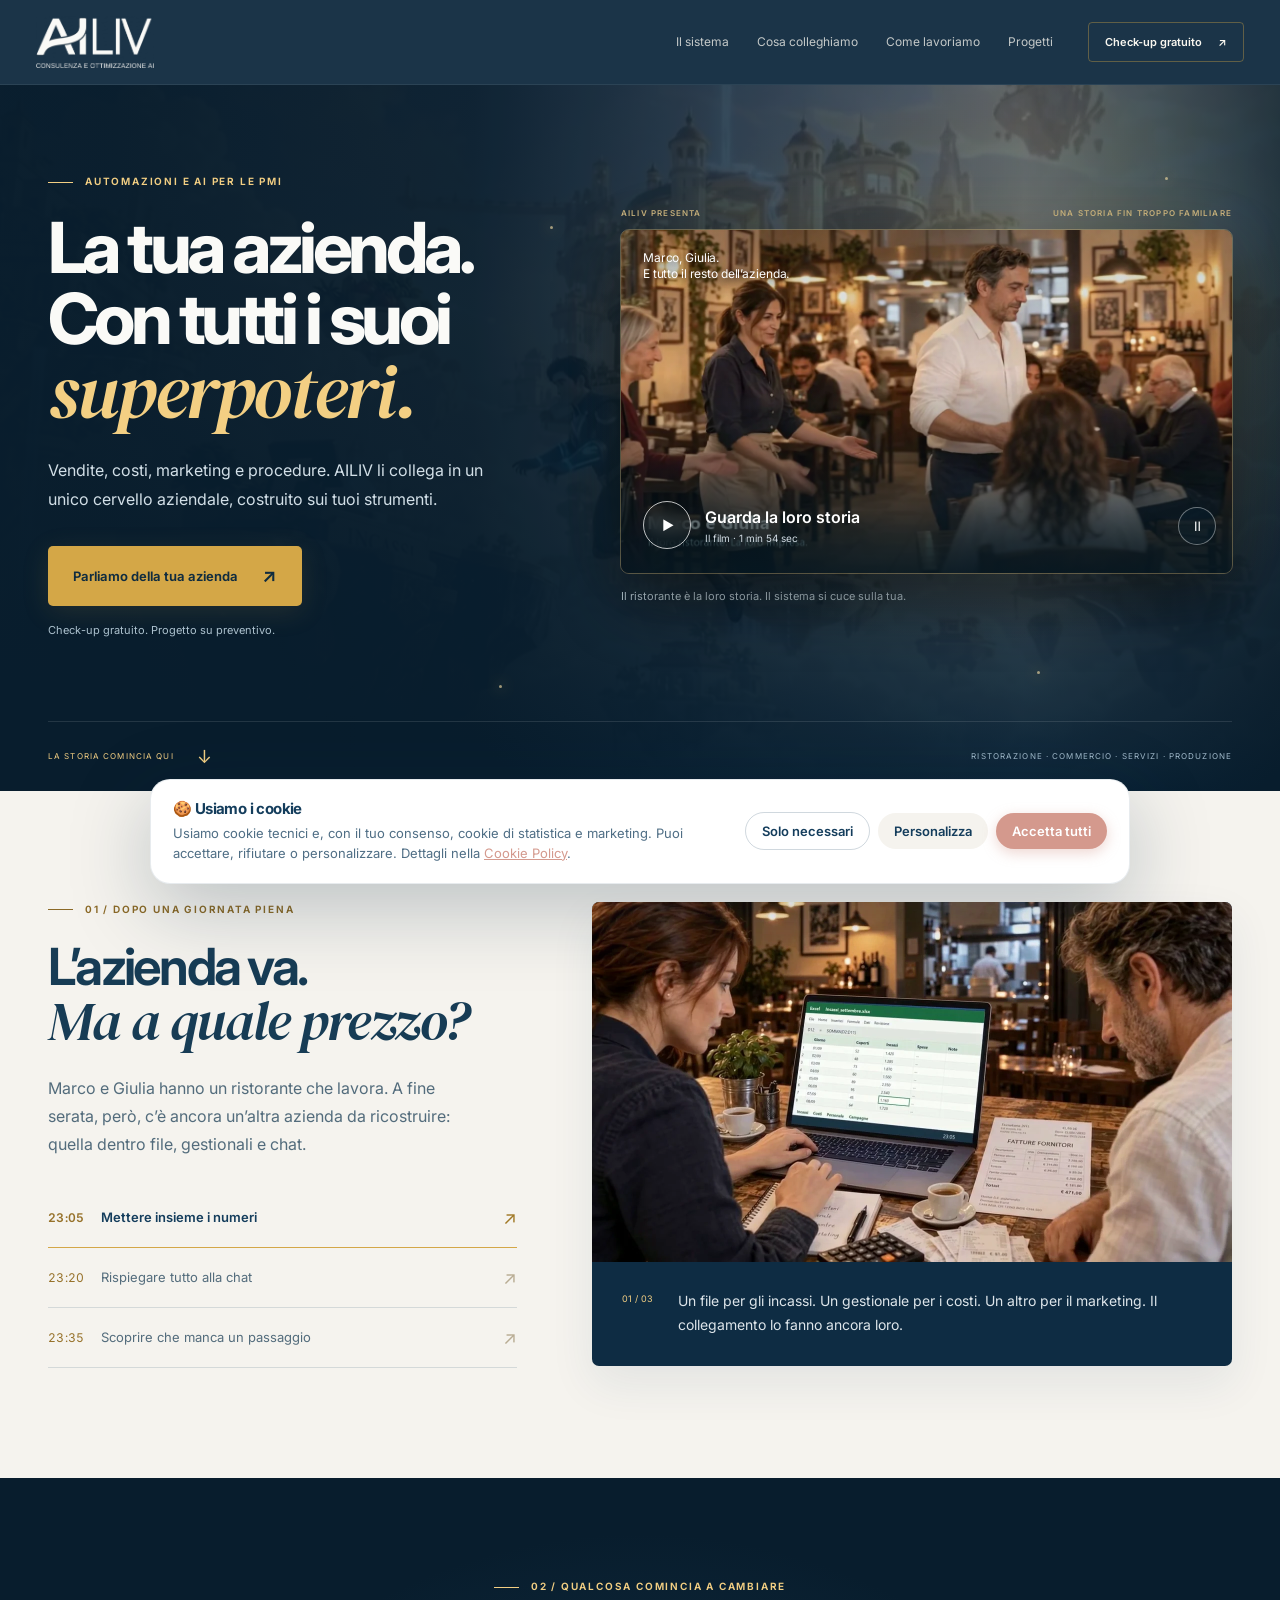
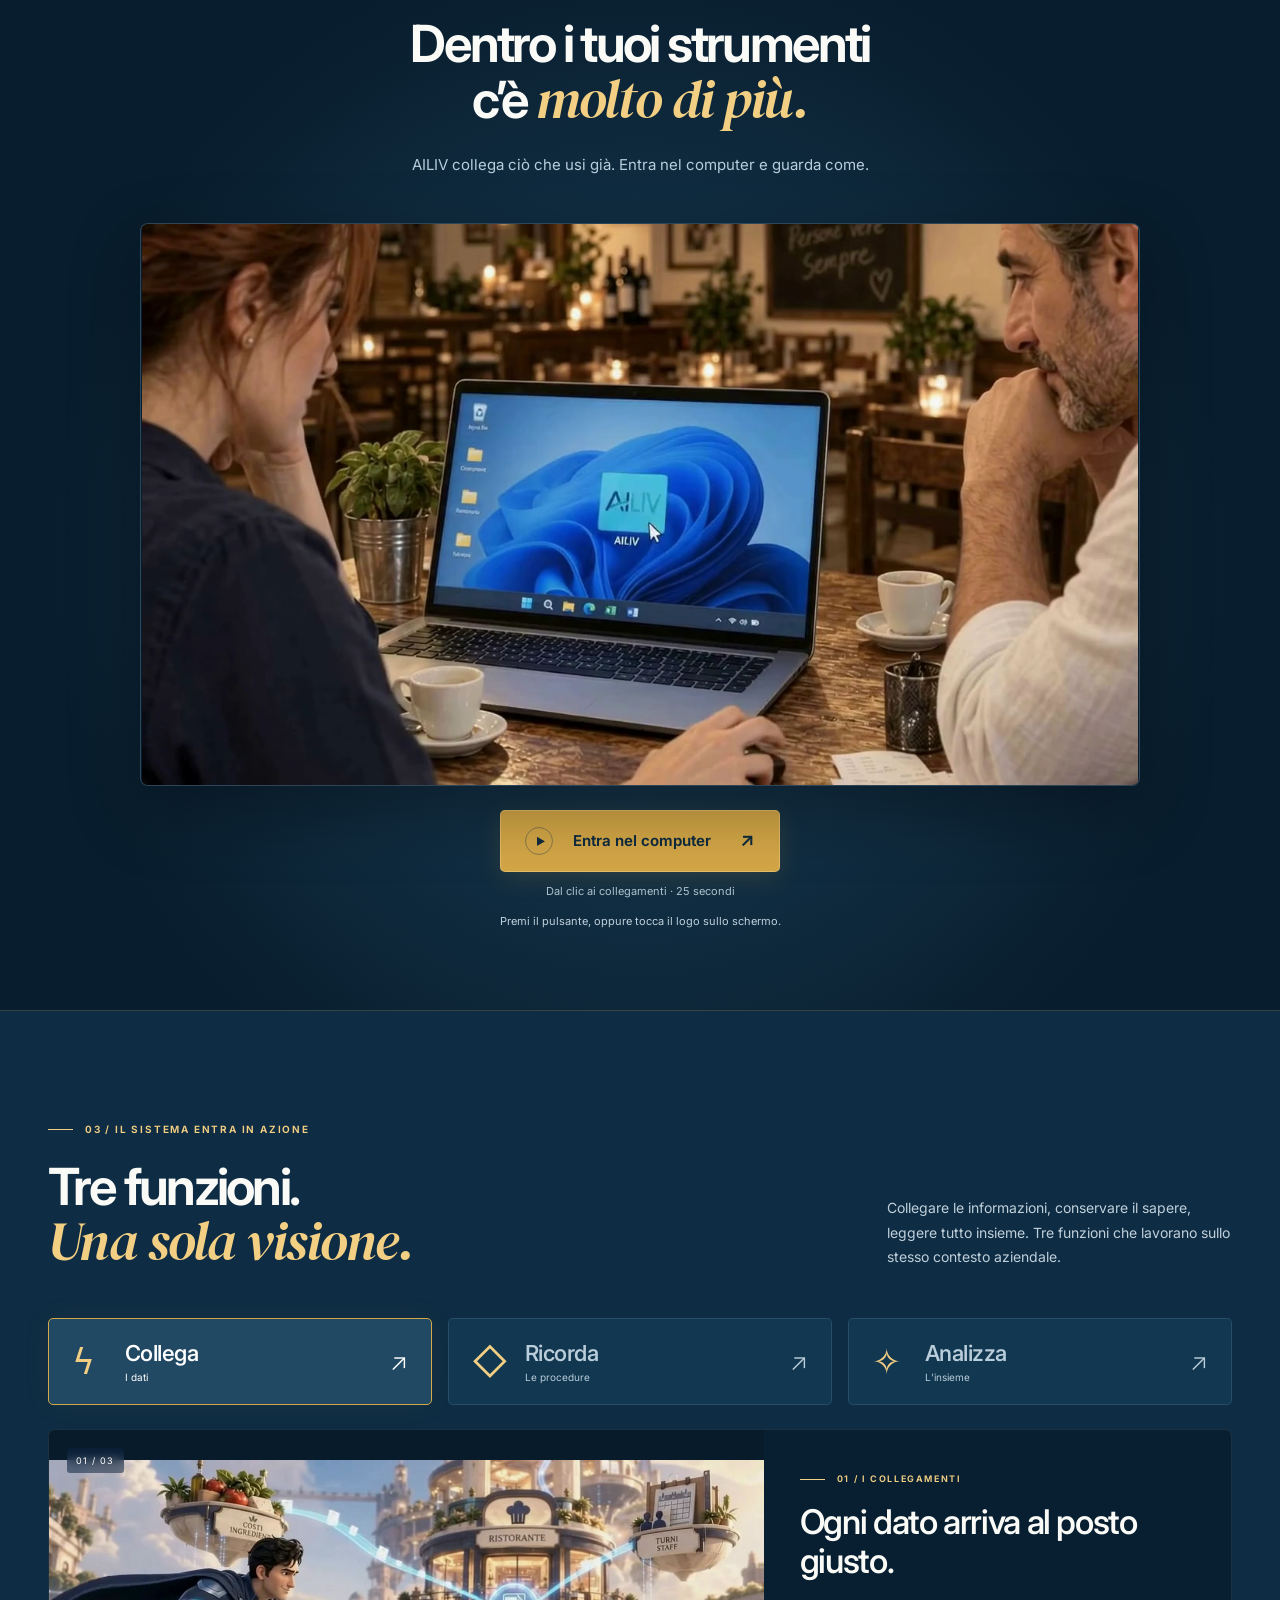
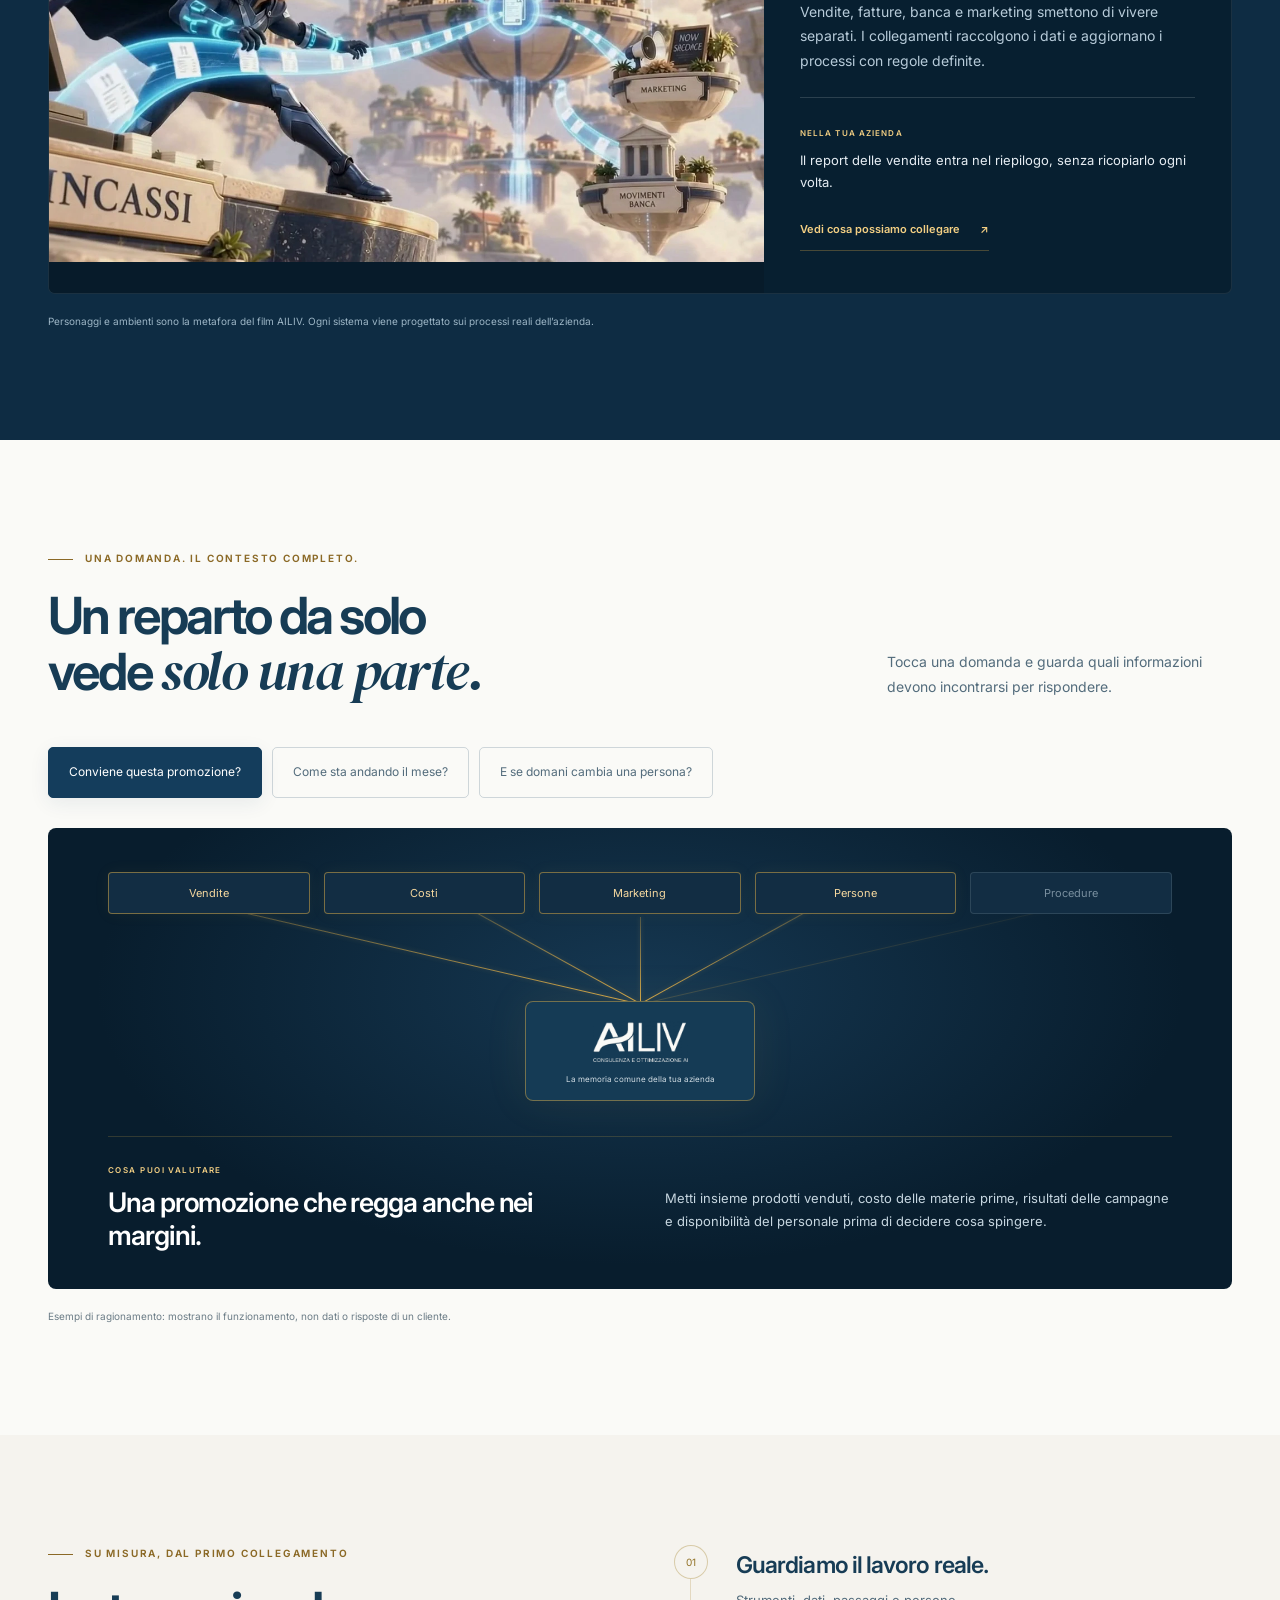
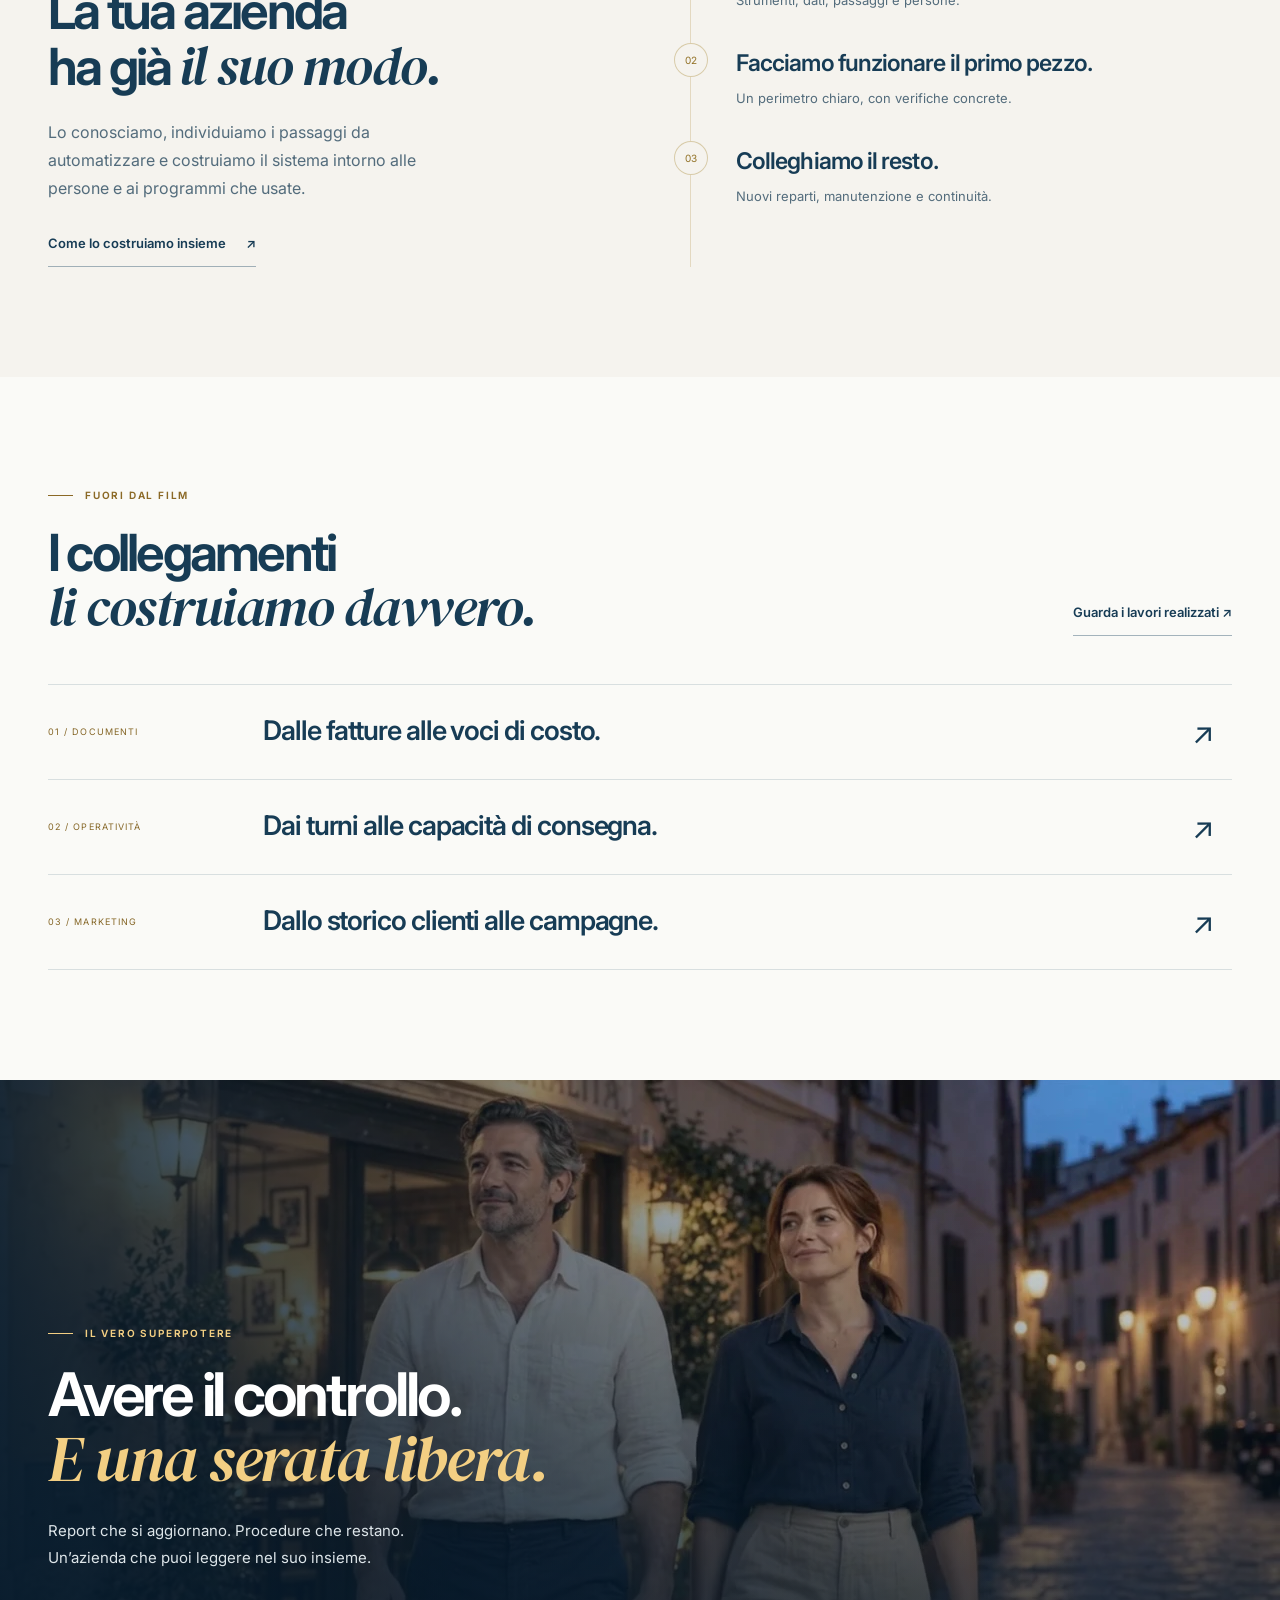
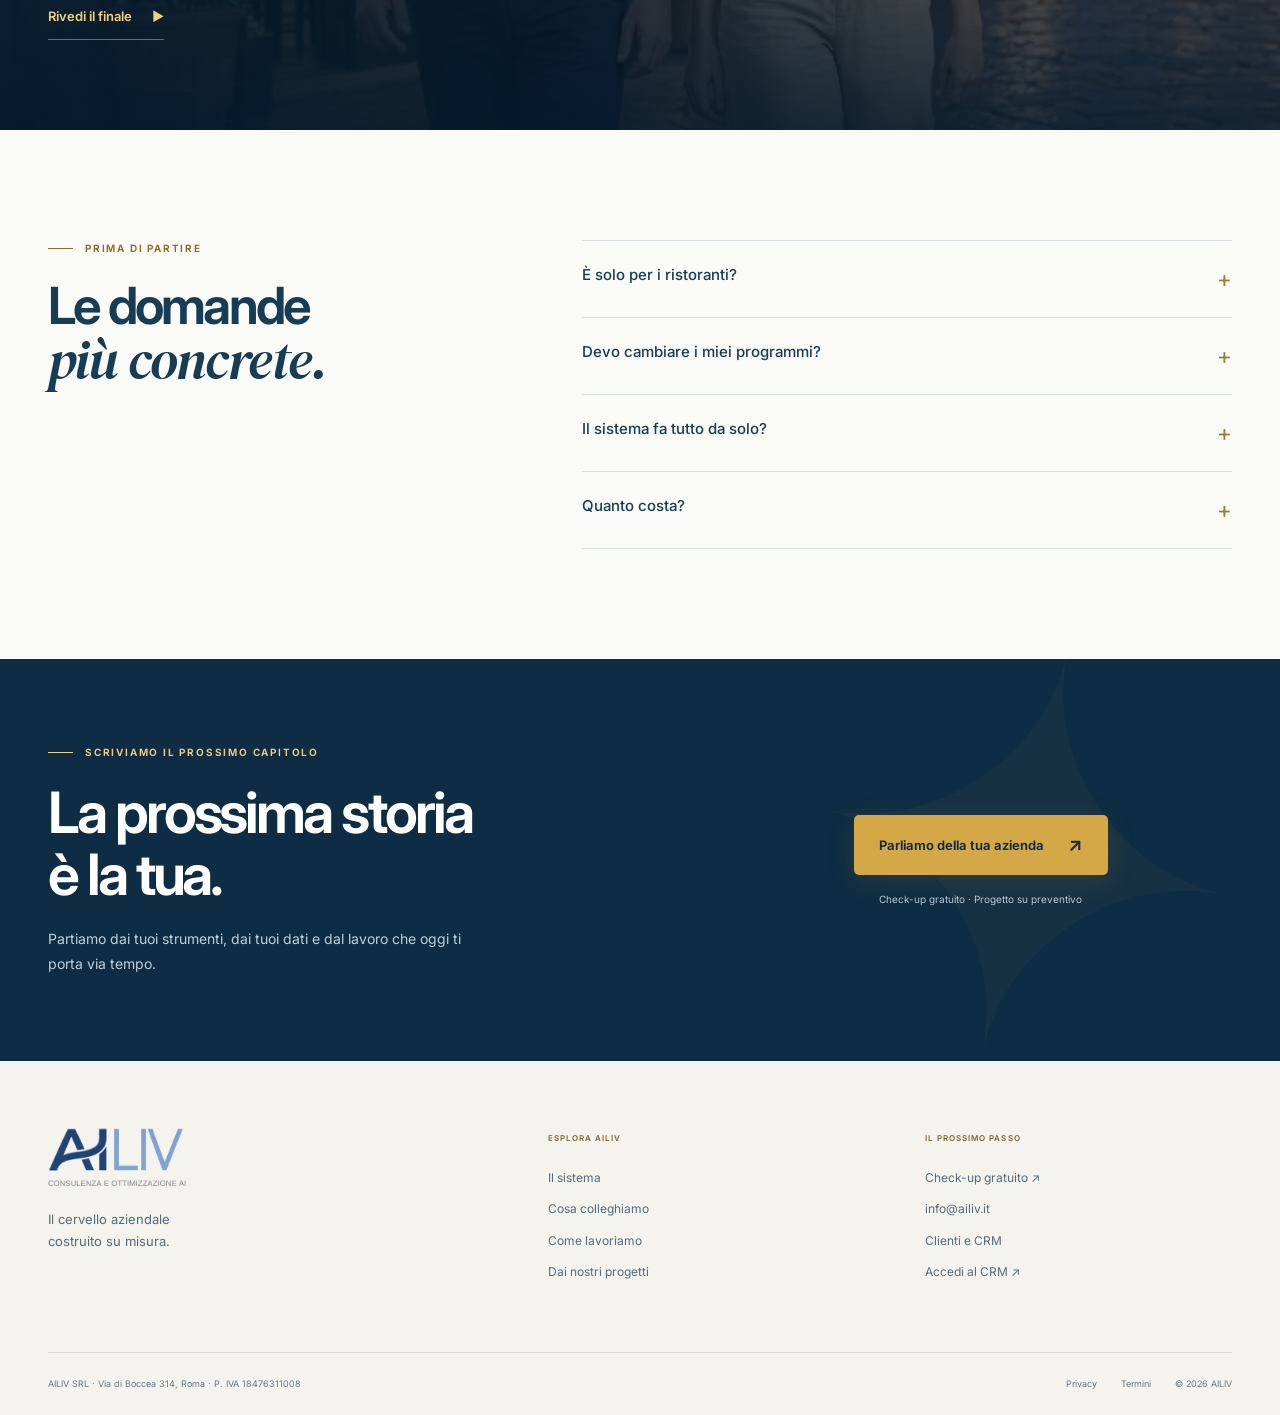
==== commit b6e9f4fd: "Restore previous entrance while revising spatial continuity" ====
--- a/index.html
+++ b/index.html
@@ -1,16 +1,16 @@
-<!doctype html><html lang="it"><head><meta charset="utf-8"><meta name="viewport" content="width=device-width,initial-scale=1"><meta name="robots" content="index,follow"><meta name="theme-color" content="#0e2c43"><title>Il cervello aziendale, con tutti i suoi superpoteri — AILIV</title><meta name="description" content="AILIV collega vendite, costi, marketing e procedure. Un cervello aziendale costruito su misura per le PMI, sugli strumenti che usi già."><link rel="icon" href="assets/favicon-32.png"><link rel="preconnect" href="https://fonts.googleapis.com"><link rel="preconnect" href="https://fonts.gstatic.com" crossorigin><link href="https://fonts.googleapis.com/css2?family=Inter:wght@400;450;500;550;600;650;700;750;800;900&family=DM+Serif+Display:ital@0;1&display=swap" rel="stylesheet"><link rel="stylesheet" href="cinema.css?v=20261012-5"><script src="cinema.js?v=20261012-5" defer></script><link rel="canonical" href="https://ailiv.it/"><meta property="og:url" content="https://ailiv.it/"><meta property="og:type" content="website"><meta property="og:site_name" content="AILIV"><meta property="og:locale" content="it_IT"><meta property="og:title" content="Il cervello aziendale, con tutti i suoi superpoteri — AILIV"><meta property="og:description" content="AILIV collega vendite, costi, marketing e procedure. Un cervello aziendale costruito su misura per le PMI, sugli strumenti che usi già."><meta property="og:image" content="https://ailiv.it/assets/og-card.png"><meta name="twitter:card" content="summary_large_image"><link rel="apple-touch-icon" href="/assets/apple-touch-icon.png"><script type="application/ld+json">{"@context": "https://schema.org", "@type": ["Organization", "ProfessionalService"], "@id": "https://ailiv.it/#organizzazione", "name": "Ailiv", "legalName": "AILIV SRL", "url": "https://ailiv.it/", "logo": "https://ailiv.it/assets/logo-ailiv.png", "image": "https://ailiv.it/assets/og-card.png", "description": "Sviluppo di cervelli aziendali su misura per le PMI italiane: integrazione di dati e conoscenza, automazione dei processi, report vendite, analisi dei costi, controllo di gestione e agenti marketing personalizzati.", "vatID": "IT18476311008", "taxID": "18476311008", "email": "info@ailiv.it", "address": {"@type": "PostalAddress", "streetAddress": "Via di Boccea 314", "postalCode": "00167", "addressLocality": "Roma", "addressRegion": "RM", "addressCountry": "IT"}, "founder": {"@type": "Person", "name": "Andrea Rubei"}, "areaServed": {"@type": "Country", "name": "Italia"}, "knowsAbout": ["intelligenza artificiale per PMI", "automazione dei processi aziendali", "controllo di gestione", "integrazione di gestionali e dati aziendali", "agenti conversazionali", "memoria aziendale e agenti marketing personalizzati"], "makesOffer": {"@type": "Offer", "name": "Check-up gratuito", "description": "Videochiamata di 30-45 minuti in cui analizziamo come girano i dati della tua azienda e cosa si può automatizzare, con mini-report.", "price": "0", "priceCurrency": "EUR", "url": "https://ailiv.it/check-up.html"}}</script></head><body><a class="skip" href="#contenuto">Vai al contenuto</a><div class="reading-progress" aria-hidden="true"></div>
+<!doctype html><html lang="it"><head><meta charset="utf-8"><meta name="viewport" content="width=device-width,initial-scale=1"><meta name="robots" content="index,follow"><meta name="theme-color" content="#0e2c43"><title>Il cervello aziendale, con tutti i suoi superpoteri — AILIV</title><meta name="description" content="AILIV collega vendite, costi, marketing e procedure. Un cervello aziendale costruito su misura per le PMI, sugli strumenti che usi già."><link rel="icon" href="assets/favicon-32.png"><link rel="preconnect" href="https://fonts.googleapis.com"><link rel="preconnect" href="https://fonts.gstatic.com" crossorigin><link href="https://fonts.googleapis.com/css2?family=Inter:wght@400;450;500;550;600;650;700;750;800;900&family=DM+Serif+Display:ital@0;1&display=swap" rel="stylesheet"><link rel="stylesheet" href="cinema.css?v=20261012-7"><script src="cinema.js?v=20261012-7" defer></script><link rel="canonical" href="https://ailiv.it/"><meta property="og:url" content="https://ailiv.it/"><meta property="og:type" content="website"><meta property="og:site_name" content="AILIV"><meta property="og:locale" content="it_IT"><meta property="og:title" content="Il cervello aziendale, con tutti i suoi superpoteri — AILIV"><meta property="og:description" content="AILIV collega vendite, costi, marketing e procedure. Un cervello aziendale costruito su misura per le PMI, sugli strumenti che usi già."><meta property="og:image" content="https://ailiv.it/assets/og-card.png"><meta name="twitter:card" content="summary_large_image"><link rel="apple-touch-icon" href="/assets/apple-touch-icon.png"><script type="application/ld+json">{"@context": "https://schema.org", "@type": ["Organization", "ProfessionalService"], "@id": "https://ailiv.it/#organizzazione", "name": "Ailiv", "legalName": "AILIV SRL", "url": "https://ailiv.it/", "logo": "https://ailiv.it/assets/logo-ailiv.png", "image": "https://ailiv.it/assets/og-card.png", "description": "Sviluppo di cervelli aziendali su misura per le PMI italiane: integrazione di dati e conoscenza, automazione dei processi, report vendite, analisi dei costi, controllo di gestione e agenti marketing personalizzati.", "vatID": "IT18476311008", "taxID": "18476311008", "email": "info@ailiv.it", "address": {"@type": "PostalAddress", "streetAddress": "Via di Boccea 314", "postalCode": "00167", "addressLocality": "Roma", "addressRegion": "RM", "addressCountry": "IT"}, "founder": {"@type": "Person", "name": "Andrea Rubei"}, "areaServed": {"@type": "Country", "name": "Italia"}, "knowsAbout": ["intelligenza artificiale per PMI", "automazione dei processi aziendali", "controllo di gestione", "integrazione di gestionali e dati aziendali", "agenti conversazionali", "memoria aziendale e agenti marketing personalizzati"], "makesOffer": {"@type": "Offer", "name": "Check-up gratuito", "description": "Videochiamata di 30-45 minuti in cui analizziamo come girano i dati della tua azienda e cosa si può automatizzare, con mini-report.", "price": "0", "priceCurrency": "EUR", "url": "https://ailiv.it/check-up.html"}}</script></head><body><a class="skip" href="#contenuto">Vai al contenuto</a><div class="reading-progress" aria-hidden="true"></div>
 <header class="site-header"><div class="nav-wrap"><a class="brand" href="index.html#top" aria-label="AILIV, inizio"><img src="assets/logo-ailiv-footer.png" alt="AILIV" width="500" height="221"></a><nav class="desktop-nav" aria-label="Navigazione principale"><a href="sistema.html">Il sistema</a><a href="collegamenti.html">Cosa colleghiamo</a><a href="metodo.html">Come lavoriamo</a><a href="progetti.html">Progetti</a></nav><a class="nav-cta" href="check-up.html">Check-up gratuito <span aria-hidden="true">↗</span></a><button class="menu-toggle" aria-label="Apri il menu" aria-expanded="false" aria-controls="mobile-nav"><span></span><span></span></button></div><nav id="mobile-nav" class="mobile-nav" aria-label="Menu mobile" hidden><a href="index.html">La storia di AILIV</a><a href="sistema.html">Il sistema</a><a href="collegamenti.html">Cosa colleghiamo</a><a href="metodo.html">Come lavoriamo</a><a href="progetti.html">Progetti</a><a href="check-up.html">Parliamone →</a></nav></header><main id="contenuto"><section class="cinema-hero" id="top"><div class="hero-scenery" aria-hidden="true"></div><div class="hero-dust" aria-hidden="true"><i></i><i></i><i></i><i></i><i></i></div><div class="wrap hero-grid"><div class="hero-intro reveal"><p class="eyebrow">AUTOMAZIONI E AI PER LE PMI</p><h1>La tua azienda. <br>Con tutti i suoi <br><em>superpoteri.</em></h1><p class="intro">Vendite, costi, marketing e procedure. AILIV li collega in un unico cervello aziendale, costruito sui tuoi strumenti.</p></div><div class="hero-media reveal"><div class="cinema-caption"><span>AILIV PRESENTA</span><span>UNA STORIA FIN TROPPO FAMILIARE</span></div><div class="film-cover"><video id="teaser" muted loop playsinline preload="none" poster="assets/film-poster.webp" aria-hidden="true" tabindex="-1" data-src="assets/ailiv-teaser.mp4?v=2"></video><div class="film-shade"></div><span class="film-label">Marco, Giulia. <br>E tutto il resto dell’azienda.</span><button class="film-open" data-film="0" aria-label="Guarda il film AILIV, durata un minuto e 54 secondi"><span class="play-mark" aria-hidden="true">▶</span><span>Guarda la loro storia<small>Il film · 1 min 54 sec</small></span></button><button id="motion-toggle" class="motion-toggle" aria-label="Metti in pausa l’anteprima animata" aria-pressed="false">Ⅱ</button></div><p class="film-caption">Il ristorante è la loro storia. Il sistema si cuce sulla tua.</p></div><div class="hero-actions reveal"><a class="button gold" href="check-up.html">Parliamo della tua azienda <span aria-hidden="true">↗</span></a><p>Check-up gratuito. Progetto su preventivo.</p></div></div><div class="hero-bottom wrap"><a href="#storia">LA STORIA COMINCIA QUI <span aria-hidden="true">↓</span></a><span>RISTORAZIONE · COMMERCIO · SERVIZI · PRODUZIONE</span></div></section>
 <section class="story section" id="storia"><div class="wrap story-grid"><div class="story-copy reveal"><p class="eyebrow">01 / DOPO UNA GIORNATA PIENA</p><h2>L’azienda va. <br><em>Ma a quale prezzo?</em></h2><p>Marco e Giulia hanno un ristorante che lavora. A fine serata, però, c’è ancora un’altra azienda da ricostruire: quella dentro file, gestionali e chat.</p><div class="story-times" role="tablist" aria-label="Una serata di lavoro"><button role="tab" id="time-dati" aria-selected="true" aria-controls="story-panel" data-story="dati"><time>23:05</time><span>Mettere insieme i numeri</span><b aria-hidden="true">↗</b></button><button role="tab" id="time-contesto" aria-selected="false" aria-controls="story-panel" tabindex="-1" data-story="contesto"><time>23:20</time><span>Rispiegare tutto alla chat</span><b aria-hidden="true">↗</b></button><button role="tab" id="time-procedure" aria-selected="false" aria-controls="story-panel" tabindex="-1" data-story="procedure"><time>23:35</time><span>Scoprire che manca un passaggio</span><b aria-hidden="true">↗</b></button></div></div><div class="story-panel reveal" id="story-panel" role="tabpanel" aria-labelledby="time-dati"><img id="story-image" src="assets/lavoro.webp" alt="Marco e Giulia confrontano una fattura con i dati al computer" width="1280" height="720" loading="lazy"><div class="story-caption"><span id="story-counter">01 / 03</span><p id="story-description">Un file per gli incassi. Un gestionale per i costi. Un altro per il marketing. Il collegamento lo fanno ancora loro.</p></div></div></div></section>
 <section class="portal-section" id="clic">
   <div class="wrap portal-heading reveal"><p class="eyebrow">02 / QUALCOSA COMINCIA A CAMBIARE</p><h2>Dentro i tuoi strumenti <br>c’è <em>molto di più.</em></h2><p>AILIV collega ciò che usi già. Entra nel computer e guarda come.</p></div>
   <div class="portal-stage wrap reveal" id="ingresso" data-portal-state="ready">
     <div class="portal-screen">
-      <img class="portal-poster" src="assets/ingresso-partenza-v4.webp" width="1280" height="720" alt="Sul computer di Marco e Giulia, il logo AILIV da cliccare" loading="lazy">
-      <video id="portal-video" muted playsinline preload="none" aria-label="Dal clic sul logo, lo zoom entra nel computer e nel mondo AILIV" data-src="assets/ingresso-v4.mp4" hidden></video>
+      <img class="portal-poster" src="assets/ingresso-partenza-v3.webp" width="1280" height="720" alt="Sul computer di Marco e Giulia, il logo AILIV da cliccare" loading="lazy">
+      <video id="portal-video" muted playsinline preload="none" aria-label="Dal clic sul logo, lo zoom entra nel computer e nel mondo AILIV" data-src="assets/ingresso-v3.mp4" hidden></video>
       <button class="portal-hotspot" id="portal-logo" aria-label="Clicca il logo AILIV sul computer e avvia l’ingresso"></button>
     </div>
     <div class="portal-action-row">
-      <div class="portal-start"><button class="button gold" id="enter-system"><span class="portal-play-icon" aria-hidden="true">▶</span><span>Entra nel computer</span><span aria-hidden="true">↗</span></button><span class="portal-length">Dal clic ai collegamenti · 53 secondi</span></div>
+      <div class="portal-start"><button class="button gold" id="enter-system"><span class="portal-play-icon" aria-hidden="true">▶</span><span>Entra nel computer</span><span aria-hidden="true">↗</span></button><span class="portal-length">Dal clic ai collegamenti · 25 secondi</span></div>
       <div class="portal-playback" hidden><button id="pause-portal" aria-label="Metti in pausa l’ingresso">Ⅱ <span>Pausa</span></button><button id="skip-portal">Esplora il sistema ↓</button></div>
       <div class="portal-finish" hidden><a class="button gold" href="#squadra">Esplora il sistema <span aria-hidden="true">↓</span></a><button id="replay-portal">Rivedi l’ingresso ↺</button></div>
       <p class="portal-instruction" id="portal-status" role="status" aria-live="polite">Premi il pulsante, oppure tocca il logo sullo schermo.</p>
--- a/cinema.css
+++ b/cinema.css
@@ -59,4 +59,4 @@
 @media(prefers-reduced-motion:reduce){.portal-hotspot:after,.portal-stage[data-portal-state=loading] .portal-play-icon{animation:none}}
 .motion-ready .portal-stage.reveal{opacity:1;transform:none;transition:none}
 
-.portal-stage{scroll-margin-top:100px}@media(max-width:850px){.portal-stage{scroll-margin-top:85px}}
+.portal-stage{scroll-margin-top:0}
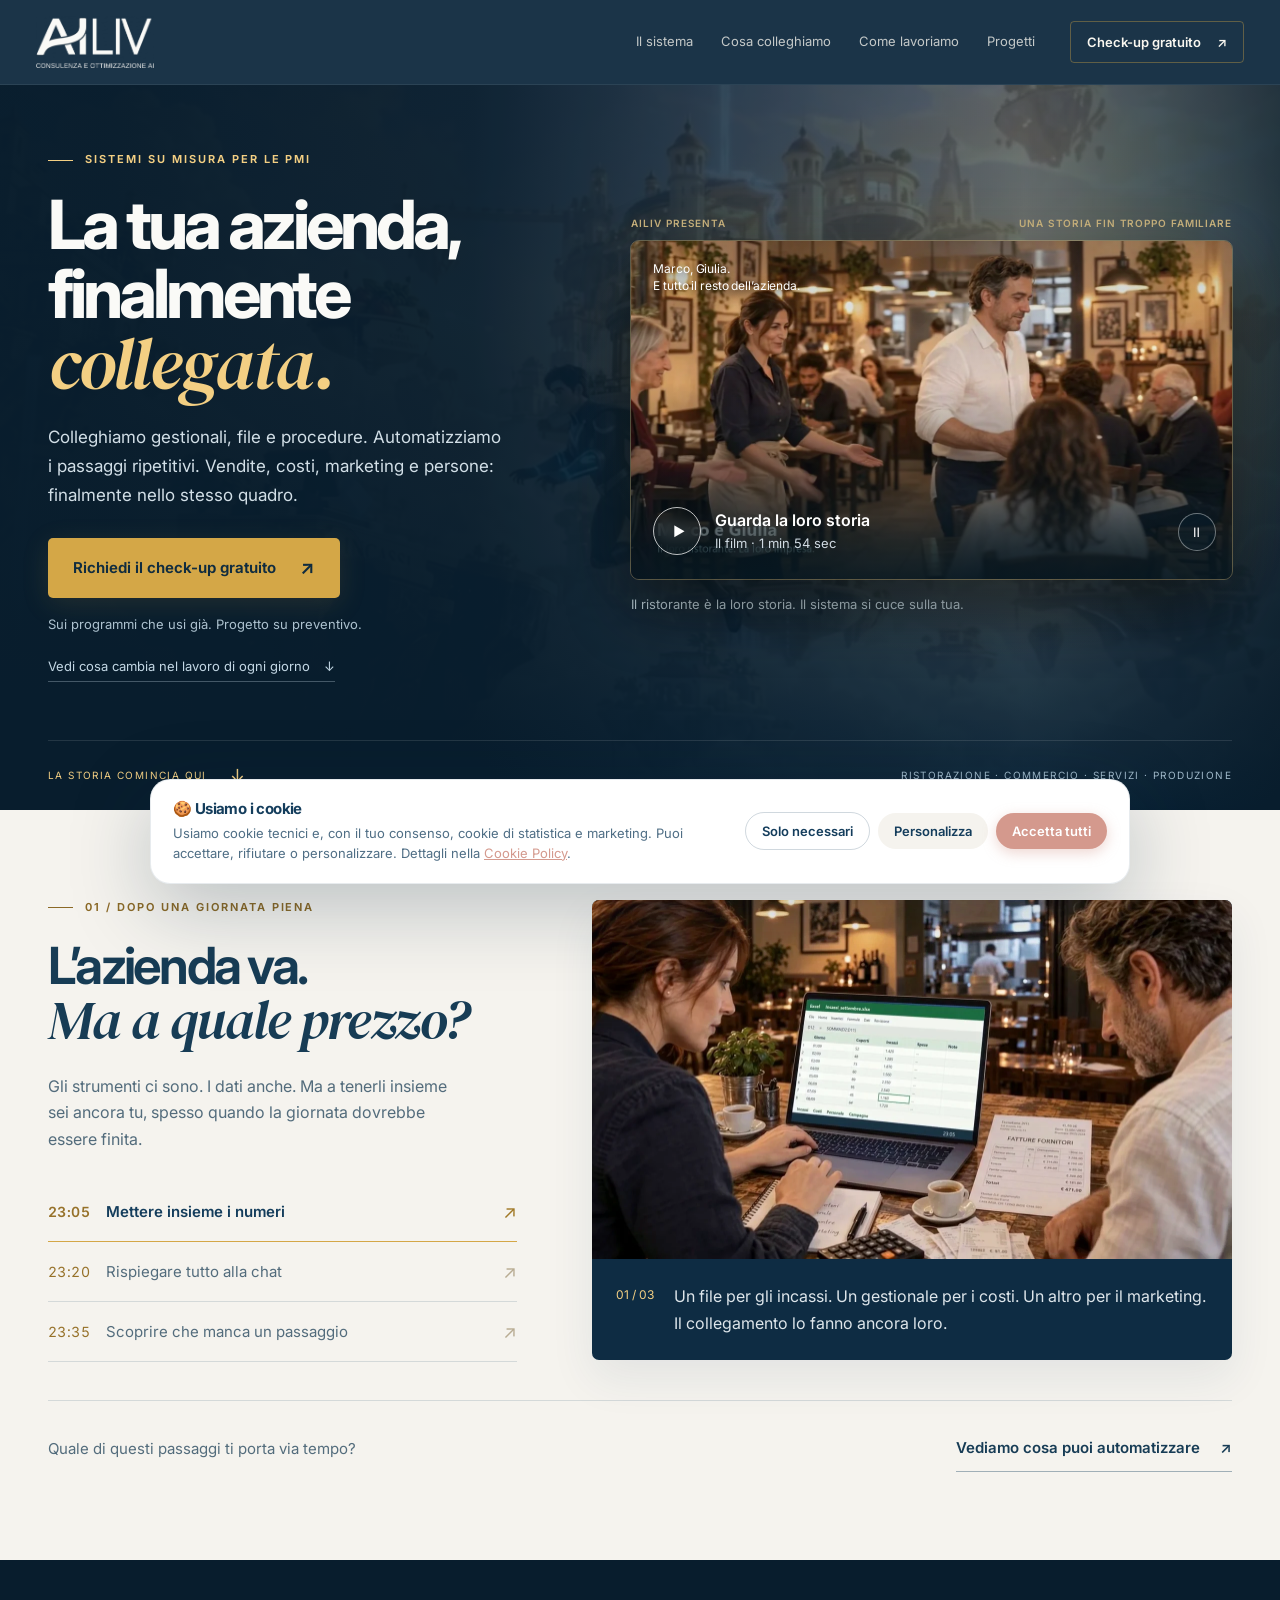
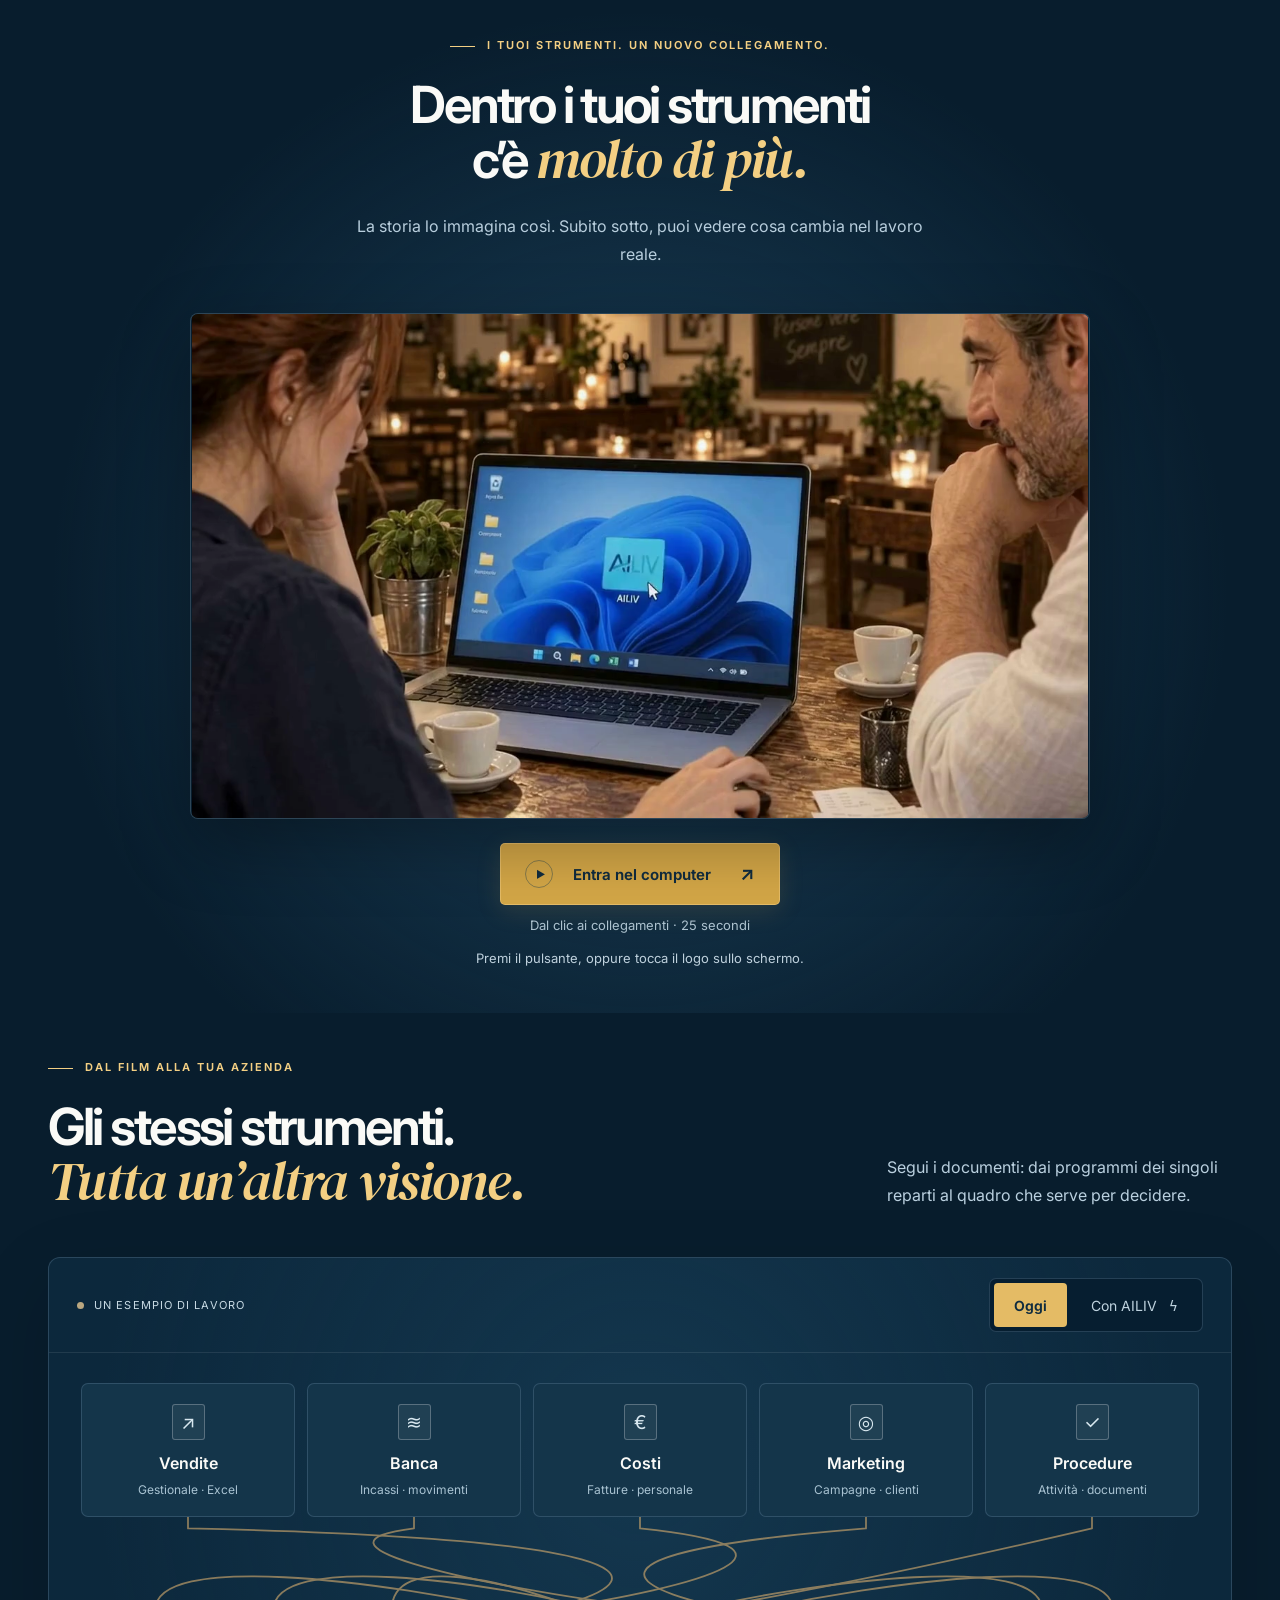
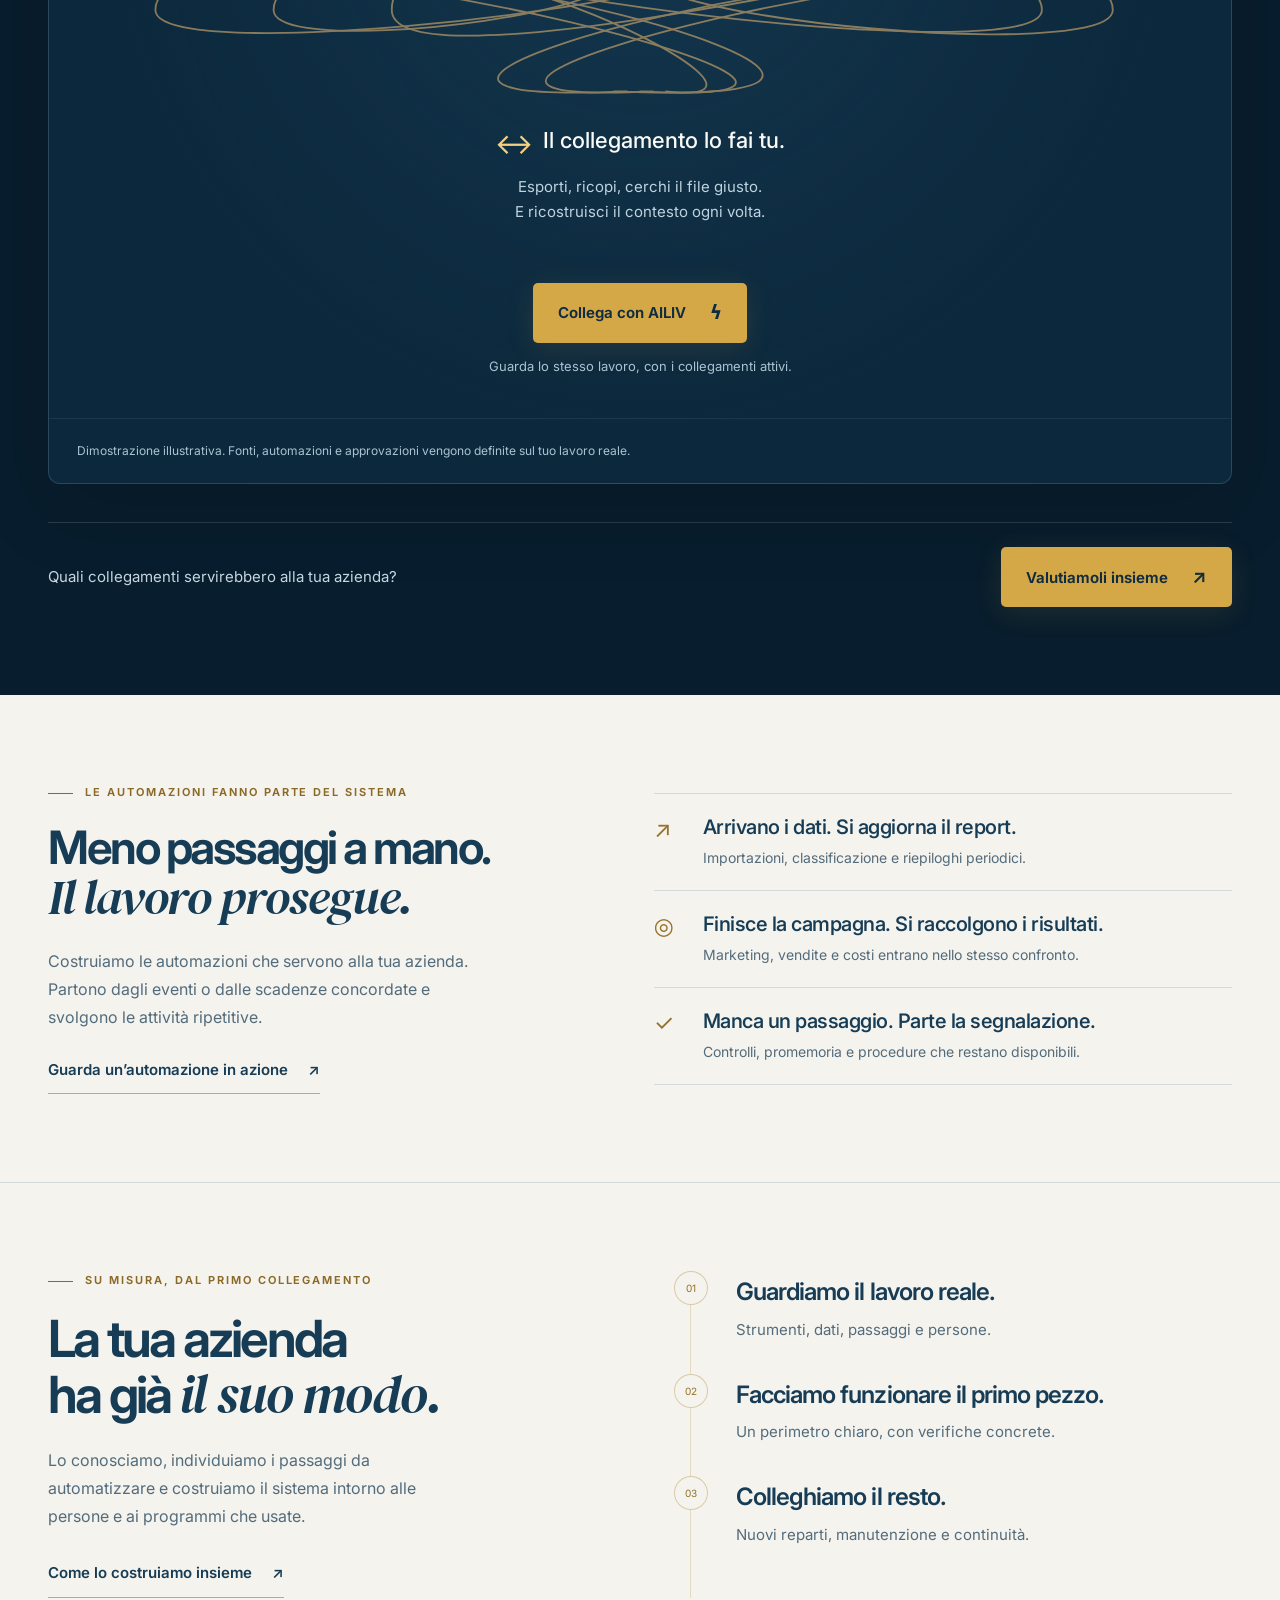
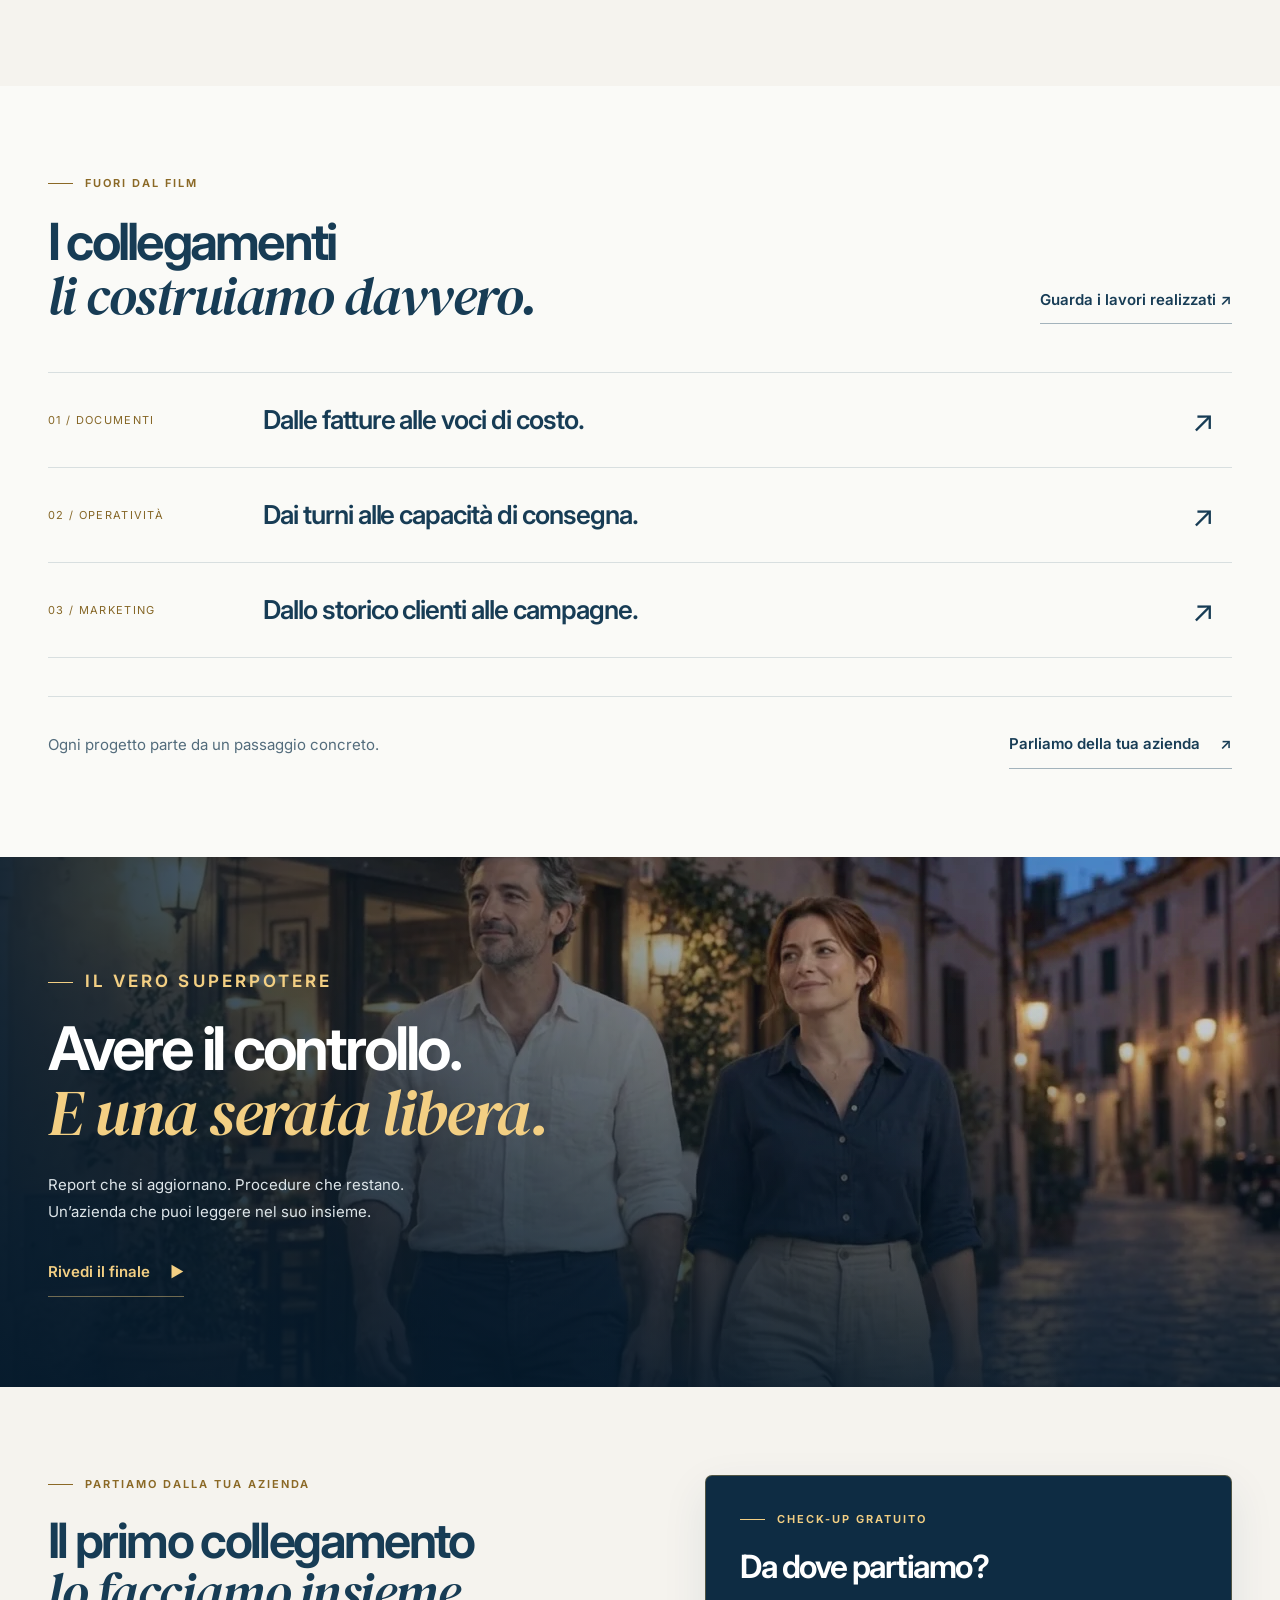
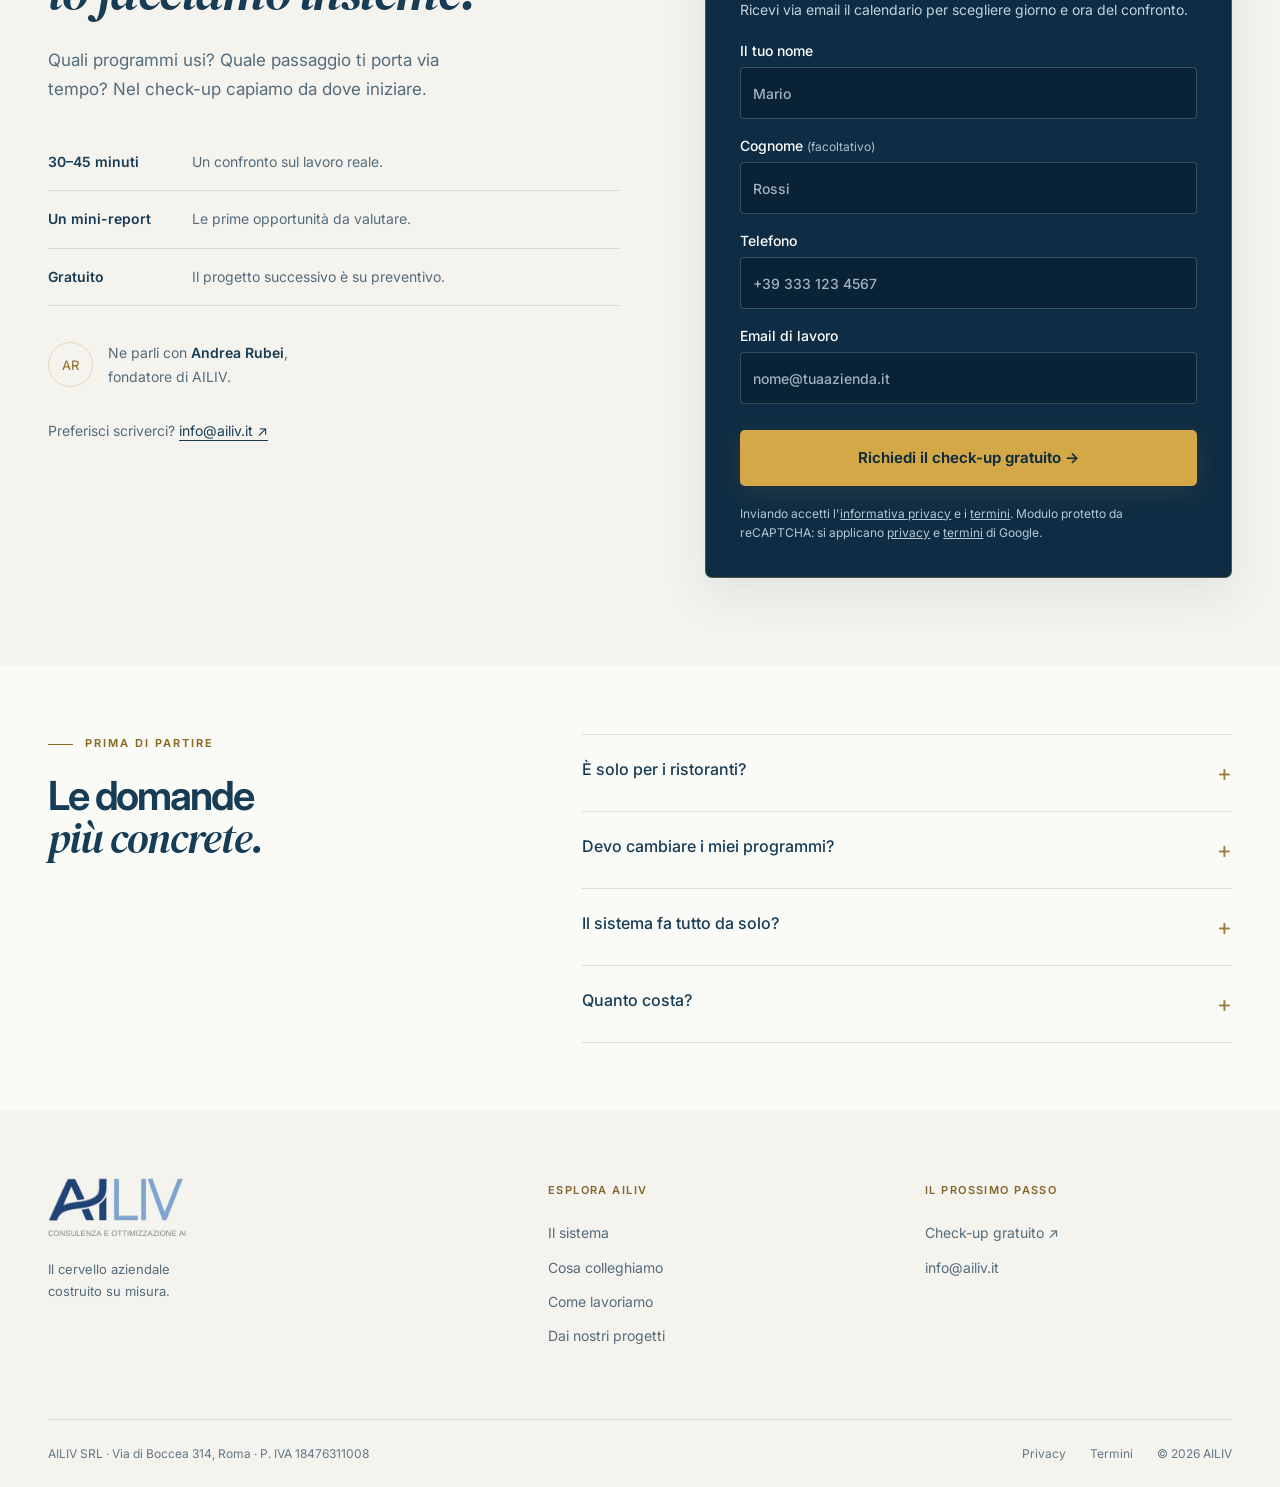
==== commit e7de6811: "Connect landing workflows with animated transformation and inline contact form" ====
--- a/index.html
+++ b/index.html
@@ -1,8 +1,8 @@
-<!doctype html><html lang="it"><head><meta charset="utf-8"><meta name="viewport" content="width=device-width,initial-scale=1"><meta name="robots" content="index,follow"><meta name="theme-color" content="#0e2c43"><title>Il cervello aziendale, con tutti i suoi superpoteri — AILIV</title><meta name="description" content="AILIV collega vendite, costi, marketing e procedure. Un cervello aziendale costruito su misura per le PMI, sugli strumenti che usi già."><link rel="icon" href="assets/favicon-32.png"><link rel="preconnect" href="https://fonts.googleapis.com"><link rel="preconnect" href="https://fonts.gstatic.com" crossorigin><link href="https://fonts.googleapis.com/css2?family=Inter:wght@400;450;500;550;600;650;700;750;800;900&family=DM+Serif+Display:ital@0;1&display=swap" rel="stylesheet"><link rel="stylesheet" href="cinema.css?v=20261012-7"><script src="cinema.js?v=20261012-7" defer></script><link rel="canonical" href="https://ailiv.it/"><meta property="og:url" content="https://ailiv.it/"><meta property="og:type" content="website"><meta property="og:site_name" content="AILIV"><meta property="og:locale" content="it_IT"><meta property="og:title" content="Il cervello aziendale, con tutti i suoi superpoteri — AILIV"><meta property="og:description" content="AILIV collega vendite, costi, marketing e procedure. Un cervello aziendale costruito su misura per le PMI, sugli strumenti che usi già."><meta property="og:image" content="https://ailiv.it/assets/og-card.png"><meta name="twitter:card" content="summary_large_image"><link rel="apple-touch-icon" href="/assets/apple-touch-icon.png"><script type="application/ld+json">{"@context": "https://schema.org", "@type": ["Organization", "ProfessionalService"], "@id": "https://ailiv.it/#organizzazione", "name": "Ailiv", "legalName": "AILIV SRL", "url": "https://ailiv.it/", "logo": "https://ailiv.it/assets/logo-ailiv.png", "image": "https://ailiv.it/assets/og-card.png", "description": "Sviluppo di cervelli aziendali su misura per le PMI italiane: integrazione di dati e conoscenza, automazione dei processi, report vendite, analisi dei costi, controllo di gestione e agenti marketing personalizzati.", "vatID": "IT18476311008", "taxID": "18476311008", "email": "info@ailiv.it", "address": {"@type": "PostalAddress", "streetAddress": "Via di Boccea 314", "postalCode": "00167", "addressLocality": "Roma", "addressRegion": "RM", "addressCountry": "IT"}, "founder": {"@type": "Person", "name": "Andrea Rubei"}, "areaServed": {"@type": "Country", "name": "Italia"}, "knowsAbout": ["intelligenza artificiale per PMI", "automazione dei processi aziendali", "controllo di gestione", "integrazione di gestionali e dati aziendali", "agenti conversazionali", "memoria aziendale e agenti marketing personalizzati"], "makesOffer": {"@type": "Offer", "name": "Check-up gratuito", "description": "Videochiamata di 30-45 minuti in cui analizziamo come girano i dati della tua azienda e cosa si può automatizzare, con mini-report.", "price": "0", "priceCurrency": "EUR", "url": "https://ailiv.it/check-up.html"}}</script></head><body><a class="skip" href="#contenuto">Vai al contenuto</a><div class="reading-progress" aria-hidden="true"></div>
-<header class="site-header"><div class="nav-wrap"><a class="brand" href="index.html#top" aria-label="AILIV, inizio"><img src="assets/logo-ailiv-footer.png" alt="AILIV" width="500" height="221"></a><nav class="desktop-nav" aria-label="Navigazione principale"><a href="sistema.html">Il sistema</a><a href="collegamenti.html">Cosa colleghiamo</a><a href="metodo.html">Come lavoriamo</a><a href="progetti.html">Progetti</a></nav><a class="nav-cta" href="check-up.html">Check-up gratuito <span aria-hidden="true">↗</span></a><button class="menu-toggle" aria-label="Apri il menu" aria-expanded="false" aria-controls="mobile-nav"><span></span><span></span></button></div><nav id="mobile-nav" class="mobile-nav" aria-label="Menu mobile" hidden><a href="index.html">La storia di AILIV</a><a href="sistema.html">Il sistema</a><a href="collegamenti.html">Cosa colleghiamo</a><a href="metodo.html">Come lavoriamo</a><a href="progetti.html">Progetti</a><a href="check-up.html">Parliamone →</a></nav></header><main id="contenuto"><section class="cinema-hero" id="top"><div class="hero-scenery" aria-hidden="true"></div><div class="hero-dust" aria-hidden="true"><i></i><i></i><i></i><i></i><i></i></div><div class="wrap hero-grid"><div class="hero-intro reveal"><p class="eyebrow">AUTOMAZIONI E AI PER LE PMI</p><h1>La tua azienda. <br>Con tutti i suoi <br><em>superpoteri.</em></h1><p class="intro">Vendite, costi, marketing e procedure. AILIV li collega in un unico cervello aziendale, costruito sui tuoi strumenti.</p></div><div class="hero-media reveal"><div class="cinema-caption"><span>AILIV PRESENTA</span><span>UNA STORIA FIN TROPPO FAMILIARE</span></div><div class="film-cover"><video id="teaser" muted loop playsinline preload="none" poster="assets/film-poster.webp" aria-hidden="true" tabindex="-1" data-src="assets/ailiv-teaser.mp4?v=2"></video><div class="film-shade"></div><span class="film-label">Marco, Giulia. <br>E tutto il resto dell’azienda.</span><button class="film-open" data-film="0" aria-label="Guarda il film AILIV, durata un minuto e 54 secondi"><span class="play-mark" aria-hidden="true">▶</span><span>Guarda la loro storia<small>Il film · 1 min 54 sec</small></span></button><button id="motion-toggle" class="motion-toggle" aria-label="Metti in pausa l’anteprima animata" aria-pressed="false">Ⅱ</button></div><p class="film-caption">Il ristorante è la loro storia. Il sistema si cuce sulla tua.</p></div><div class="hero-actions reveal"><a class="button gold" href="check-up.html">Parliamo della tua azienda <span aria-hidden="true">↗</span></a><p>Check-up gratuito. Progetto su preventivo.</p></div></div><div class="hero-bottom wrap"><a href="#storia">LA STORIA COMINCIA QUI <span aria-hidden="true">↓</span></a><span>RISTORAZIONE · COMMERCIO · SERVIZI · PRODUZIONE</span></div></section>
-<section class="story section" id="storia"><div class="wrap story-grid"><div class="story-copy reveal"><p class="eyebrow">01 / DOPO UNA GIORNATA PIENA</p><h2>L’azienda va. <br><em>Ma a quale prezzo?</em></h2><p>Marco e Giulia hanno un ristorante che lavora. A fine serata, però, c’è ancora un’altra azienda da ricostruire: quella dentro file, gestionali e chat.</p><div class="story-times" role="tablist" aria-label="Una serata di lavoro"><button role="tab" id="time-dati" aria-selected="true" aria-controls="story-panel" data-story="dati"><time>23:05</time><span>Mettere insieme i numeri</span><b aria-hidden="true">↗</b></button><button role="tab" id="time-contesto" aria-selected="false" aria-controls="story-panel" tabindex="-1" data-story="contesto"><time>23:20</time><span>Rispiegare tutto alla chat</span><b aria-hidden="true">↗</b></button><button role="tab" id="time-procedure" aria-selected="false" aria-controls="story-panel" tabindex="-1" data-story="procedure"><time>23:35</time><span>Scoprire che manca un passaggio</span><b aria-hidden="true">↗</b></button></div></div><div class="story-panel reveal" id="story-panel" role="tabpanel" aria-labelledby="time-dati"><img id="story-image" src="assets/lavoro.webp" alt="Marco e Giulia confrontano una fattura con i dati al computer" width="1280" height="720" loading="lazy"><div class="story-caption"><span id="story-counter">01 / 03</span><p id="story-description">Un file per gli incassi. Un gestionale per i costi. Un altro per il marketing. Il collegamento lo fanno ancora loro.</p></div></div></div></section>
+<!doctype html><html lang="it"><head><meta charset="utf-8"><meta name="viewport" content="width=device-width,initial-scale=1"><meta name="robots" content="index,follow"><meta name="theme-color" content="#0e2c43"><title>La tua azienda, finalmente collegata — AILIV</title><meta name="description" content="AILIV collega gestionali, dati e procedure e automatizza il lavoro ripetitivo. Un cervello aziendale su misura per le PMI, sugli strumenti che usi già."><link rel="icon" href="assets/favicon-32.png"><link rel="preconnect" href="https://fonts.googleapis.com"><link rel="preconnect" href="https://fonts.gstatic.com" crossorigin><link href="https://fonts.googleapis.com/css2?family=Inter:wght@400;450;500;550;600;650;700;750;800;900&family=DM+Serif+Display:ital@0;1&display=swap" rel="stylesheet"><link rel="stylesheet" href="cinema.css?v=20261016-1"><script src="cinema.js?v=20261016-1" defer></script><link rel="stylesheet" href="collegata.css?v=20261016-1"><link rel="stylesheet" href="transform.css?v=20261016-1"><script src="connections.js?v=20261016-1" defer></script><script src="collegata.js?v=20261016-1" defer></script><link rel="stylesheet" href="automazioni.css?v=20261016-1"><link rel="canonical" href="https://ailiv.it/"><meta property="og:url" content="https://ailiv.it/"><meta property="og:type" content="website"><meta property="og:site_name" content="AILIV"><meta property="og:locale" content="it_IT"><meta property="og:title" content="La tua azienda, finalmente collegata — AILIV"><meta property="og:description" content="AILIV collega gestionali, dati e procedure e automatizza il lavoro ripetitivo. Un cervello aziendale su misura per le PMI, sugli strumenti che usi già."><meta property="og:image" content="https://ailiv.it/assets/og-card.png"><meta name="twitter:card" content="summary_large_image"><link rel="apple-touch-icon" href="/assets/apple-touch-icon.png"><script type="application/ld+json">{"@context": "https://schema.org", "@type": ["Organization", "ProfessionalService"], "@id": "https://ailiv.it/#organizzazione", "name": "Ailiv", "legalName": "AILIV SRL", "url": "https://ailiv.it/", "logo": "https://ailiv.it/assets/logo-ailiv.png", "image": "https://ailiv.it/assets/og-card.png", "description": "Sviluppo di cervelli aziendali su misura per le PMI italiane: integrazione di dati e conoscenza, automazione dei processi, report vendite, analisi dei costi, controllo di gestione e agenti marketing personalizzati.", "vatID": "IT18476311008", "taxID": "18476311008", "email": "info@ailiv.it", "address": {"@type": "PostalAddress", "streetAddress": "Via di Boccea 314", "postalCode": "00167", "addressLocality": "Roma", "addressRegion": "RM", "addressCountry": "IT"}, "founder": {"@type": "Person", "name": "Andrea Rubei"}, "areaServed": {"@type": "Country", "name": "Italia"}, "knowsAbout": ["intelligenza artificiale per PMI", "automazione dei processi aziendali", "controllo di gestione", "integrazione di gestionali e dati aziendali", "agenti conversazionali", "memoria aziendale e agenti marketing personalizzati"], "makesOffer": {"@type": "Offer", "name": "Check-up gratuito", "description": "Videochiamata di 30-45 minuti in cui analizziamo come girano i dati della tua azienda e cosa si può automatizzare, con mini-report.", "price": "0", "priceCurrency": "EUR", "url": "https://ailiv.it/#check-up"}}</script></head><body><a class="skip" href="#contenuto">Vai al contenuto</a><div class="reading-progress" aria-hidden="true"></div>
+<header class="site-header"><div class="nav-wrap"><a class="brand" href="index.html#top" aria-label="AILIV, inizio"><img src="assets/logo-ailiv-footer.png" alt="AILIV" width="500" height="221"></a><nav class="desktop-nav" aria-label="Navigazione principale"><a href="sistema.html">Il sistema</a><a href="collegamenti.html">Cosa colleghiamo</a><a href="metodo.html">Come lavoriamo</a><a href="progetti.html">Progetti</a></nav><a class="nav-cta" href="#check-up">Check-up gratuito <span aria-hidden="true">↗</span></a><button class="menu-toggle" aria-label="Apri il menu" aria-expanded="false" aria-controls="mobile-nav"><span></span><span></span></button></div><nav id="mobile-nav" class="mobile-nav" aria-label="Menu mobile" hidden><a href="index.html">La storia di AILIV</a><a href="sistema.html">Il sistema</a><a href="collegamenti.html">Cosa colleghiamo</a><a href="metodo.html">Come lavoriamo</a><a href="progetti.html">Progetti</a><a href="#check-up">Parliamone →</a></nav></header><main id="contenuto"><section class="cinema-hero" id="top"><div class="hero-scenery" aria-hidden="true"></div><div class="hero-dust" aria-hidden="true"><i></i><i></i><i></i><i></i><i></i></div><div class="wrap hero-grid"><div class="hero-intro reveal"><p class="eyebrow">SISTEMI SU MISURA PER LE PMI</p><h1>La tua azienda,<br> finalmente<br><em>collegata.</em></h1><p class="intro">Colleghiamo gestionali, file e procedure. Automatizziamo i passaggi ripetitivi. Vendite, costi, marketing e persone: finalmente nello stesso quadro.</p></div><div class="hero-media reveal"><div class="cinema-caption"><span>AILIV PRESENTA</span><span>UNA STORIA FIN TROPPO FAMILIARE</span></div><div class="film-cover"><video id="teaser" muted loop playsinline preload="none" poster="assets/film-poster.webp" aria-hidden="true" tabindex="-1" data-src="assets/ailiv-teaser.mp4?v=2"></video><div class="film-shade"></div><span class="film-label">Marco, Giulia. <br>E tutto il resto dell’azienda.</span><button class="film-open" data-film="0" aria-label="Guarda il film AILIV, durata un minuto e 54 secondi"><span class="play-mark" aria-hidden="true">▶</span><span>Guarda la loro storia<small>Il film · 1 min 54 sec</small></span></button><button id="motion-toggle" class="motion-toggle" aria-label="Metti in pausa l’anteprima animata" aria-pressed="false">Ⅱ</button></div><p class="film-caption">Il ristorante è la loro storia. Il sistema si cuce sulla tua.</p></div><div class="hero-actions reveal"><a class="button gold" href="#check-up">Richiedi il check-up gratuito <span aria-hidden="true">↗</span></a><p>Sui programmi che usi già. Progetto su preventivo.</p><a class="hero-demo-link" href="#squadra">Vedi cosa cambia nel lavoro di ogni giorno <span aria-hidden="true">↓</span></a></div></div><div class="hero-bottom wrap"><a href="#storia">LA STORIA COMINCIA QUI <span aria-hidden="true">↓</span></a><span>RISTORAZIONE · COMMERCIO · SERVIZI · PRODUZIONE</span></div></section>
+<section class="story section" id="storia"><div class="wrap story-grid"><div class="story-copy reveal"><p class="eyebrow">01 / DOPO UNA GIORNATA PIENA</p><h2>L’azienda va. <br><em>Ma a quale prezzo?</em></h2><p>Gli strumenti ci sono. I dati anche. Ma a tenerli insieme sei ancora tu, spesso quando la giornata dovrebbe essere finita.</p><div class="story-times" role="tablist" aria-label="Una serata di lavoro"><button role="tab" id="time-dati" aria-selected="true" aria-controls="story-panel" data-story="dati"><time>23:05</time><span>Mettere insieme i numeri</span><b aria-hidden="true">↗</b></button><button role="tab" id="time-contesto" aria-selected="false" aria-controls="story-panel" tabindex="-1" data-story="contesto"><time>23:20</time><span>Rispiegare tutto alla chat</span><b aria-hidden="true">↗</b></button><button role="tab" id="time-procedure" aria-selected="false" aria-controls="story-panel" tabindex="-1" data-story="procedure"><time>23:35</time><span>Scoprire che manca un passaggio</span><b aria-hidden="true">↗</b></button></div></div><div class="story-panel reveal" id="story-panel" role="tabpanel" aria-labelledby="time-dati"><img id="story-image" src="assets/lavoro.webp" alt="Marco e Giulia confrontano una fattura con i dati al computer" width="1280" height="720" loading="lazy"><div class="story-caption"><span id="story-counter">01 / 03</span><p id="story-description">Un file per gli incassi. Un gestionale per i costi. Un altro per il marketing. Il collegamento lo fanno ancora loro.</p></div></div></div><div class="wrap section-cta"><p>Quale di questi passaggi ti porta via tempo?</p><a class="text-link" href="#check-up">Vediamo cosa puoi automatizzare <span aria-hidden="true">↗</span></a></div></section>
 <section class="portal-section" id="clic">
-  <div class="wrap portal-heading reveal"><p class="eyebrow">02 / QUALCOSA COMINCIA A CAMBIARE</p><h2>Dentro i tuoi strumenti <br>c’è <em>molto di più.</em></h2><p>AILIV collega ciò che usi già. Entra nel computer e guarda come.</p></div>
+  <div class="wrap portal-heading reveal"><p class="eyebrow">I TUOI STRUMENTI. UN NUOVO COLLEGAMENTO.</p><h2>Dentro i tuoi strumenti <br>c’è <em>molto di più.</em></h2><p>La storia lo immagina così. Subito sotto, puoi vedere cosa cambia nel lavoro reale.</p></div>
   <div class="portal-stage wrap reveal" id="ingresso" data-portal-state="ready">
     <div class="portal-screen">
       <img class="portal-poster" src="assets/ingresso-partenza-v3.webp" width="1280" height="720" alt="Sul computer di Marco e Giulia, il logo AILIV da cliccare" loading="lazy">
@@ -11,14 +11,56 @@
     </div>
     <div class="portal-action-row">
       <div class="portal-start"><button class="button gold" id="enter-system"><span class="portal-play-icon" aria-hidden="true">▶</span><span>Entra nel computer</span><span aria-hidden="true">↗</span></button><span class="portal-length">Dal clic ai collegamenti · 25 secondi</span></div>
-      <div class="portal-playback" hidden><button id="pause-portal" aria-label="Metti in pausa l’ingresso">Ⅱ <span>Pausa</span></button><button id="skip-portal">Esplora il sistema ↓</button></div>
-      <div class="portal-finish" hidden><a class="button gold" href="#squadra">Esplora il sistema <span aria-hidden="true">↓</span></a><button id="replay-portal">Rivedi l’ingresso ↺</button></div>
+      <div class="portal-playback" hidden><button id="pause-portal" aria-label="Metti in pausa l’ingresso">Ⅱ <span>Pausa</span></button><button id="skip-portal">Guarda cosa collega ↓</button></div>
+      <div class="portal-finish" hidden><a class="button gold" href="#squadra">Guarda cosa collega <span aria-hidden="true">↓</span></a><button id="replay-portal">Rivedi l’ingresso ↺</button></div>
       <p class="portal-instruction" id="portal-status" role="status" aria-live="polite">Premi il pulsante, oppure tocca il logo sullo schermo.</p>
     </div>
   </div>
-</section><section class="crew section" id="squadra"><div class="wrap"><div class="section-heading reveal"><div><p class="eyebrow">03 / IL SISTEMA ENTRA IN AZIONE</p><h2>Tre funzioni. <br><em>Una sola visione.</em></h2></div><p>Collegare le informazioni, conservare il sapere, leggere tutto insieme. Tre funzioni che lavorano sullo stesso contesto aziendale.</p></div><div class="crew-tabs" role="tablist" aria-label="Le funzioni AILIV"><button id="tab-volt" role="tab" aria-selected="true" aria-controls="crew-panel" data-agent="volt"><span class="agent-sigil" aria-hidden="true">ϟ</span><span>Collega<small>I dati</small></span><span class="tab-plus" aria-hidden="true">↗</span></button><button id="tab-custode" role="tab" aria-selected="false" aria-controls="crew-panel" tabindex="-1" data-agent="custode"><span class="agent-sigil" aria-hidden="true">◇</span><span>Ricorda<small>Le procedure</small></span><span class="tab-plus" aria-hidden="true">↗</span></button><button id="tab-prisma" role="tab" aria-selected="false" aria-controls="crew-panel" tabindex="-1" data-agent="prisma"><span class="agent-sigil" aria-hidden="true">✧</span><span>Analizza<small>L’insieme</small></span><span class="tab-plus" aria-hidden="true">↗</span></button></div><div class="crew-panel" id="crew-panel" role="tabpanel" aria-labelledby="tab-volt"><div class="crew-image"><img id="agent-image" src="assets/volt.webp" alt="Il sistema collega gli incassi con le altre aree del ristorante" width="1280" height="720" loading="lazy"><span class="crew-index" aria-hidden="true">01 / 03</span><span class="swipe-hint">← Scorri per esplorare il sistema →</span></div><div class="crew-copy"><p class="eyebrow" id="agent-role">01 / I COLLEGAMENTI</p><h3 id="agent-title">Ogni dato arriva al posto giusto.</h3><p id="agent-text">Vendite, fatture, banca e marketing smettono di vivere separati. I collegamenti raccolgono i dati e aggiornano i processi con regole definite.</p><div class="crew-result"><span>NELLA TUA AZIENDA</span><p id="agent-result">Il report delle vendite entra nel riepilogo, senza ricopiarlo ogni volta.</p></div><a id="agent-link" class="text-link" href="collegamenti.html#vendite">Vedi cosa possiamo collegare <span aria-hidden="true">↗</span></a></div></div><p class="visual-note">Personaggi e ambienti sono la metafora del film AILIV. Ogni sistema viene progettato sui processi reali dell’azienda.</p></div></section><section class="connections section" id="visione"><div class="wrap"><div class="section-heading reveal"><div><p class="eyebrow">UNA DOMANDA. IL CONTESTO COMPLETO.</p><h2>Un reparto da solo <br>vede <em>solo una parte.</em></h2></div><p>Tocca una domanda e guarda quali informazioni devono incontrarsi per rispondere.</p></div><div class="question-tabs" role="tablist" aria-label="Domande all’azienda"><button id="q-promo" role="tab" aria-selected="true" aria-controls="question-panel" data-question="promo">Conviene questa promozione?</button><button id="q-mese" role="tab" aria-selected="false" aria-controls="question-panel" tabindex="-1" data-question="mese">Come sta andando il mese?</button><button id="q-persona" role="tab" aria-selected="false" aria-controls="question-panel" tabindex="-1" data-question="persona">E se domani cambia una persona?</button></div><div class="connection-stage" id="question-panel" role="tabpanel" aria-labelledby="q-promo"><div class="source-row"><span data-source="vendite" class="connected">Vendite</span><span data-source="costi" class="connected">Costi</span><span data-source="marketing" class="connected">Marketing</span><span data-source="persone" class="connected">Persone</span><span data-source="procedure">Procedure</span></div><div class="beam-field" aria-hidden="true"><i></i><i></i><i></i><i></i><i></i></div><div class="brain-hub"><img src="assets/logo-ailiv-footer.png" width="500" height="221" alt="AILIV"><span>La memoria comune della tua azienda</span></div><div class="answer"><span class="answer-label">COSA PUOI VALUTARE</span><h3 id="question-title">Una promozione che regga anche nei margini.</h3><p id="question-text">Metti insieme prodotti venduti, costo delle materie prime, risultati delle campagne e disponibilità del personale prima di decidere cosa spingere.</p></div></div><p class="visual-note">Esempi di ragionamento: mostrano il funzionamento, non dati o risposte di un cliente.</p></div></section>
-<section class="tailoring section"><div class="wrap tailoring-grid"><div class="reveal"><p class="eyebrow">SU MISURA, DAL PRIMO COLLEGAMENTO</p><h2>La tua azienda <br>ha già <em>il suo modo.</em></h2><p>Lo conosciamo, individuiamo i passaggi da automatizzare e costruiamo il sistema intorno alle persone e ai programmi che usate.</p><a class="text-link" href="metodo.html">Come lo costruiamo insieme <span aria-hidden="true">↗</span></a></div><div class="tailor-path reveal"><div><span>01</span><h3>Guardiamo il lavoro reale.</h3><p>Strumenti, dati, passaggi e persone.</p></div><div><span>02</span><h3>Facciamo funzionare il primo pezzo.</h3><p>Un perimetro chiaro, con verifiche concrete.</p></div><div><span>03</span><h3>Colleghiamo il resto.</h3><p>Nuovi reparti, manutenzione e continuità.</p></div></div></div></section>
-<section class="real-world section"><div class="wrap"><div class="section-heading reveal"><div><p class="eyebrow">FUORI DAL FILM</p><h2>I collegamenti <br><em>li costruiamo davvero.</em></h2></div><a class="text-link" href="progetti.html">Guarda i lavori realizzati ↗</a></div><div class="proof-strips"><a href="progetti.html#documenti"><span>01 / DOCUMENTI</span><h3>Dalle fatture alle voci di costo.</h3><b aria-hidden="true">↗</b></a><a href="progetti.html#persone"><span>02 / OPERATIVITÀ</span><h3>Dai turni alle capacità di consegna.</h3><b aria-hidden="true">↗</b></a><a href="progetti.html#marketing"><span>03 / MARKETING</span><h3>Dallo storico clienti alle campagne.</h3><b aria-hidden="true">↗</b></a></div></div></section>
+</section><section class="connected-demo section" id="squadra" aria-labelledby="demo-heading">
+<div class="wrap">
+  <div class="section-heading"><div><p class="eyebrow">DAL FILM ALLA TUA AZIENDA</p><h2 id="demo-heading">Gli stessi strumenti.<br><em>Tutta un’altra visione.</em></h2></div><p>Segui i documenti: dai programmi dei singoli reparti al quadro che serve per decidere.</p></div>
+  <div class="demo-console" data-mode="before" data-phase="0">
+    <div class="demo-toolbar"><span class="demo-label"><span class="status-dot"></span> UN ESEMPIO DI LAVORO</span><div class="mode-switch" role="group" aria-label="Confronta il lavoro prima e dopo AILIV"><button id="mode-before" aria-pressed="true">Oggi</button><button id="mode-after" aria-pressed="false">Con AILIV <span aria-hidden="true">ϟ</span></button></div></div>
+    <div class="flow-map" aria-label="Vendite, banca, costi, marketing e procedure collegati ad AILIV">
+      <div class="data-sources">
+        <div class="data-source"><span class="file-symbol" aria-hidden="true">↗</span><strong>Vendite</strong><small>Gestionale · Excel</small></div>
+        <div class="data-source"><span class="file-symbol" aria-hidden="true">≋</span><strong>Banca</strong><small>Incassi · movimenti</small></div>
+        <div class="data-source"><span class="file-symbol" aria-hidden="true">€</span><strong>Costi</strong><small>Fatture · personale</small></div>
+        <div class="data-source"><span class="file-symbol" aria-hidden="true">◎</span><strong>Marketing</strong><small>Campagne · clienti</small></div>
+        <div class="data-source"><span class="file-symbol" aria-hidden="true">✓</span><strong>Procedure</strong><small>Attività · documenti</small></div>
+      </div>
+      <div class="flow-wires" aria-hidden="true"><svg viewBox="0 0 1000 140" preserveAspectRatio="none"><g class="wire-glow"><path d="M100 0 C100 90 500 10 500 140"/><path d="M300 0 C300 70 500 35 500 140"/><path d="M500 0 L500 140"/><path d="M700 0 C700 70 500 35 500 140"/><path d="M900 0 C900 90 500 10 500 140"/></g><g class="wire-core"><path d="M100 0 C100 90 500 10 500 140"/><path d="M300 0 C300 70 500 35 500 140"/><path d="M500 0 L500 140"/><path d="M700 0 C700 70 500 35 500 140"/><path d="M900 0 C900 90 500 10 500 140"/></g></svg><i class="flow-paper paper-1"></i><i class="flow-paper paper-2"></i><i class="flow-paper paper-3"></i><i class="flow-paper paper-4"></i><i class="flow-paper paper-5"></i></div>
+      <div class="flow-center"><div class="manual-work"><span aria-hidden="true">↔</span><strong>Il collegamento lo fai tu.</strong><p>Esporti, ricopi, cerchi il file giusto.<br>E ricostruisci il contesto ogni volta.</p></div><div class="connected-brain" aria-hidden="true"><img src="assets/logo-ailiv-footer.png" alt="AILIV" width="500" height="221"><strong>Il cervello della tua azienda</strong><span>Dati, procedure e storico nello stesso contesto</span></div></div>
+    </div>
+    <div class="before-action" aria-hidden="false"><div><div class="before-action-inner"><button class="button gold" id="connect-data">Collega con AILIV <span aria-hidden="true">ϟ</span></button><p>Guarda lo stesso lavoro, con i collegamenti attivi.</p></div></div></div>
+    <div class="connected-output" inert aria-hidden="true"><div><div class="connected-output-inner">
+      <ol class="flow-steps" aria-label="Come lavora il sistema"><li data-step="1"><b>01</b><span><strong>Raccoglie</strong><small>I dati entrano dai tuoi strumenti.</small></span></li><li data-step="2"><b>02</b><span><strong>Automatizza</strong><small>Esegue i passaggi e aggiorna i report.</small></span></li><li data-step="3"><b>03</b><span><strong>Mette in relazione</strong><small>L’analisi tiene conto di più reparti.</small></span></li></ol>
+      <div class="demo-progress-row"><p id="flow-status" role="status" aria-live="polite">I dati sono collegati.</p><button id="replay-flow" class="replay-flow">Rivedi il percorso ↺</button></div>
+      <div class="result-tabs" role="tablist" aria-label="Scegli cosa vuoi capire"><button id="scenario-month" role="tab" aria-selected="true" aria-controls="result-panel" data-scenario="month">Come va il mese?</button><button id="scenario-marketing" role="tab" aria-selected="false" aria-controls="result-panel" tabindex="-1" data-scenario="marketing">Quale campagna conviene?</button><button id="scenario-memory" role="tab" aria-selected="false" aria-controls="result-panel" tabindex="-1" data-scenario="memory">E se cambia una persona?</button></div>
+      <div class="result-panel" id="result-panel" role="tabpanel" aria-labelledby="scenario-month"><div class="report-preview"><div class="report-top"><span id="report-label">RIEPILOGO MENSILE</span><span class="report-state">Esempio illustrativo</span></div><h3 id="report-heading">Il mese, nello stesso quadro.</h3><div class="report-rows" id="report-rows"><div><span>Vendite e incassi</span><b>Raccolti</b></div><div><span>Costi fissi e personale</span><b>Collegati</b></div><div><span>Materie prime</span><b>Da completare</b></div></div><p class="report-warning" id="report-warning"><span aria-hidden="true">!</span> Manca una fattura: il margine è ancora provvisorio.</p></div><div class="decision-preview"><p class="eyebrow">DAL DATO ALL’AZIONE</p><h3 id="decision-heading">Sai anche cosa manca.</h3><p id="decision-text">Il riepilogo si aggiorna con i dati disponibili e segnala il documento da recuperare. L’analisi parte da un quadro verificabile.</p><span class="context-label">CONTESTO CONDIVISO</span><p id="decision-context">Vendite + banca + acquisti + personale</p></div></div>
+    </div>
+    </div></div><p class="demo-footnote">Dimostrazione illustrativa. Fonti, automazioni e approvazioni vengono definite sul tuo lavoro reale.</p>
+  </div>
+  <div class="section-cta light-cta"><p>Quali collegamenti servirebbero alla tua azienda?</p><a class="button gold" href="#check-up">Valutiamoli insieme <span aria-hidden="true">↗</span></a></div>
+</div></section>
+<section class="automation-band section" id="automazioni"><div class="wrap"><div><p class="eyebrow">LE AUTOMAZIONI FANNO PARTE DEL SISTEMA</p><h2>Meno passaggi a mano.<br><em>Il lavoro prosegue.</em></h2><p class="automation-intro">Costruiamo le automazioni che servono alla tua azienda. Partono dagli eventi o dalle scadenze concordate e svolgono le attività ripetitive.</p><a class="text-link" href="sistema.html#visione">Guarda un’automazione in azione <span aria-hidden="true">↗</span></a></div><ul class="automation-examples"><li><b aria-hidden="true">↗</b><div><strong>Arrivano i dati. Si aggiorna il report.</strong><p>Importazioni, classificazione e riepiloghi periodici.</p></div></li><li><b aria-hidden="true">◎</b><div><strong>Finisce la campagna. Si raccolgono i risultati.</strong><p>Marketing, vendite e costi entrano nello stesso confronto.</p></div></li><li><b aria-hidden="true">✓</b><div><strong>Manca un passaggio. Parte la segnalazione.</strong><p>Controlli, promemoria e procedure che restano disponibili.</p></div></li></ul></div></section><section class="tailoring section"><div class="wrap tailoring-grid" id="metodo"><div class="reveal"><p class="eyebrow">SU MISURA, DAL PRIMO COLLEGAMENTO</p><h2>La tua azienda <br>ha già <em>il suo modo.</em></h2><p>Lo conosciamo, individuiamo i passaggi da automatizzare e costruiamo il sistema intorno alle persone e ai programmi che usate.</p><a class="text-link" href="metodo.html">Come lo costruiamo insieme <span aria-hidden="true">↗</span></a></div><div class="tailor-path reveal"><div><span>01</span><h3>Guardiamo il lavoro reale.</h3><p>Strumenti, dati, passaggi e persone.</p></div><div><span>02</span><h3>Facciamo funzionare il primo pezzo.</h3><p>Un perimetro chiaro, con verifiche concrete.</p></div><div><span>03</span><h3>Colleghiamo il resto.</h3><p>Nuovi reparti, manutenzione e continuità.</p></div></div></div></section>
+<section class="real-world section"><div class="wrap"><div class="section-heading reveal"><div><p class="eyebrow">FUORI DAL FILM</p><h2>I collegamenti <br><em>li costruiamo davvero.</em></h2></div><a class="text-link" href="progetti.html">Guarda i lavori realizzati ↗</a></div><div class="proof-strips"><a href="progetti.html#documenti"><span>01 / DOCUMENTI</span><h3>Dalle fatture alle voci di costo.</h3><b aria-hidden="true">↗</b></a><a href="progetti.html#persone"><span>02 / OPERATIVITÀ</span><h3>Dai turni alle capacità di consegna.</h3><b aria-hidden="true">↗</b></a><a href="progetti.html#marketing"><span>03 / MARKETING</span><h3>Dallo storico clienti alle campagne.</h3><b aria-hidden="true">↗</b></a></div><div class="section-cta"><p>Ogni progetto parte da un passaggio concreto.</p><a class="text-link" href="#check-up">Parliamo della tua azienda <span aria-hidden="true">↗</span></a></div></div></section>
 <section class="freedom"><img src="assets/liberi.webp" alt="Marco e Giulia passeggiano sereni fuori dal ristorante" width="1280" height="720" loading="lazy"><div class="freedom-veil"></div><div class="wrap freedom-copy reveal"><p class="eyebrow">IL VERO SUPERPOTERE</p><h2>Avere il controllo. <br><em>E una serata libera.</em></h2><p>Report che si aggiornano. Procedure che restano. <br>Un’azienda che puoi leggere nel suo insieme.</p><button class="text-link light" data-film="94.54">Rivedi il finale <span aria-hidden="true">▶</span></button></div></section>
-<section class="section wrap faq-section"><div><p class="eyebrow">PRIMA DI PARTIRE</p><h2>Le domande <br><em>più concrete.</em></h2></div><div class="faq"><details><summary>È solo per i ristoranti?<span aria-hidden="true">+</span></summary><p>Il ristorante è l’esempio del film. Lavoriamo sui processi delle PMI: ristorazione, commercio, servizi e produzione. Il progetto parte dalla tua attività.</p></details><details><summary>Devo cambiare i miei programmi?<span aria-hidden="true">+</span></summary><p>Partiamo da quelli che usi. Nel check-up verifichiamo accessi, esportazioni e qualità dei dati per capire cosa si può collegare.</p></details><details><summary>Il sistema fa tutto da solo?<span aria-hidden="true">+</span></summary><p>Le automazioni eseguono passaggi definiti. L’AI aiuta ad analizzare le informazioni e preparare proposte. Eccezioni, approvazioni e responsabilità vengono concordate nel progetto.</p></details><details><summary>Quanto costa?<span aria-hidden="true">+</span></summary><p>Il check-up iniziale è gratuito. Progetto e manutenzione sono su preventivo, in base ai collegamenti e alle automazioni da costruire.</p></details></div></section><section class="next-chapter" id="prenota"><div class="wrap next-grid"><div><p class="eyebrow">SCRIVIAMO IL PROSSIMO CAPITOLO</p><h2>La prossima storia <br>è la tua.</h2><p>Partiamo dai tuoi strumenti, dai tuoi dati e dal lavoro che oggi ti porta via tempo.</p></div><div class="next-action"><a class="button gold" href="check-up.html">Parliamo della tua azienda <span aria-hidden="true">↗</span></a><span>Check-up gratuito · Progetto su preventivo</span></div></div><span class="chapter-star" aria-hidden="true">✦</span></section></main><footer class="site-footer"><div class="wrap footer-main"><a class="footer-brand" href="index.html"><img src="assets/logo-ailiv-hero.png" width="1400" height="608" alt="AILIV"><span>Il cervello aziendale <br>costruito su misura.</span></a><div><span class="footer-label">ESPLORA AILIV</span><a href="sistema.html">Il sistema</a><a href="collegamenti.html">Cosa colleghiamo</a><a href="metodo.html">Come lavoriamo</a><a href="progetti.html">Dai nostri progetti</a></div><div><span class="footer-label">IL PROSSIMO PASSO</span><a href="check-up.html">Check-up gratuito ↗</a><a href="mailto:info@ailiv.it">info@ailiv.it</a><a href="crm.html">Clienti e CRM</a><a href="https://crm.ailiv.it" target="_blank" rel="noopener">Accedi al CRM ↗</a></div></div><div class="wrap footer-bottom"><p>AILIV SRL · Via di Boccea 314, Roma · P. IVA 18476311008</p><div><a href="https://ailiv.it/privacy.html" target="_blank" rel="noopener">Privacy</a><a href="https://ailiv.it/termini.html" target="_blank" rel="noopener">Termini</a><span>© 2026 AILIV</span></div></div></footer>
-<dialog id="film-dialog" aria-labelledby="film-heading"><div class="dialog-top"><h2 id="film-heading">AILIV · Dentro la tua azienda</h2><button id="close-film" aria-label="Chiudi il film">Chiudi <span aria-hidden="true">×</span></button></div><video id="full-film" controls playsinline preload="none" poster="assets/film-poster.webp"><source src="assets/ailiv-film.mp4?v=3.1" type="video/mp4"></video><div class="film-chapters" aria-label="Capitoli del film"><button data-seek="0">La storia</button><button data-seek="52.75">Il clic</button><button data-seek="61.45">Collega</button><button data-seek="73">Ricorda</button><button data-seek="82.17">Analizza</button><button data-seek="94.54">La loro serata</button></div></dialog><script src="assets/cookie-consent.js" defer></script><script src="assets/site-tracking.js?v=20261012" defer></script></body></html>+<section class="inline-checkup section" id="check-up" aria-labelledby="contact-heading"><span id="prenota"></span><div class="wrap contact-grid"><div class="contact-copy"><p class="eyebrow">PARTIAMO DALLA TUA AZIENDA</p><h2 id="contact-heading">Il primo collegamento<br><em>lo facciamo insieme.</em></h2><p class="contact-intro">Quali programmi usi? Quale passaggio ti porta via tempo? Nel check-up capiamo da dove iniziare.</p><div class="contact-promises"><div><strong>30–45 minuti</strong><span>Un confronto sul lavoro reale.</span></div><div><strong>Un mini-report</strong><span>Le prime opportunità da valutare.</span></div><div><strong>Gratuito</strong><span>Il progetto successivo è su preventivo.</span></div></div><div class="founder"><span>AR</span><p>Ne parli con <strong>Andrea Rubei</strong>,<br>fondatore di AILIV.</p></div><p class="contact-alternative">Preferisci scriverci? <a href="mailto:info@ailiv.it">info@ailiv.it ↗</a></p></div><form id="leadForm" class="checkup-form" novalidate><p class="eyebrow">CHECK-UP GRATUITO</p><h2>Da dove partiamo?</h2><p class="form-intro">Ricevi via email il calendario per scegliere giorno e ora del confronto.</p>
+        <label>Il tuo nome
+          <input name="first_name" autocomplete="given-name" required placeholder="Mario">
+        </label>
+        <label>Cognome <span>(facoltativo)</span>
+          <input name="last_name" autocomplete="family-name" placeholder="Rossi">
+        </label>
+        <label>Telefono
+          <input name="phone" type="tel" autocomplete="tel" required placeholder="+39 333 123 4567">
+        </label>
+        <label>Email di lavoro
+          <input name="email" type="email" autocomplete="email" required placeholder="nome@tuaazienda.it">
+        </label>
+        <button type="submit" class="button gold lead-submit">Richiedi il check-up gratuito →</button>
+        <p class="lead-status" id="leadStatus" role="status" aria-live="polite"></p>
+        <p class="form-legal">Inviando accetti l'<a href="privacy.html">informativa privacy</a> e i <a href="termini.html">termini</a>. Modulo protetto da reCAPTCHA: si applicano <a href="https://policies.google.com/privacy" target="_blank" rel="noopener">privacy</a> e <a href="https://policies.google.com/terms" target="_blank" rel="noopener">termini</a> di Google.</p>
+      <noscript><p>Per richiedere il check-up puoi scrivere a <a href="mailto:info@ailiv.it">info@ailiv.it</a>.</p></noscript></form></div></section><section class="section wrap faq-section"><div><p class="eyebrow">PRIMA DI PARTIRE</p><h2>Le domande <br><em>più concrete.</em></h2></div><div class="faq"><details><summary>È solo per i ristoranti?<span aria-hidden="true">+</span></summary><p>Il ristorante è l’esempio del film. Lavoriamo sui processi delle PMI: ristorazione, commercio, servizi e produzione. Il progetto parte dalla tua attività.</p></details><details><summary>Devo cambiare i miei programmi?<span aria-hidden="true">+</span></summary><p>Partiamo da quelli che usi. Nel check-up verifichiamo accessi, esportazioni e qualità dei dati per capire cosa si può collegare.</p></details><details><summary>Il sistema fa tutto da solo?<span aria-hidden="true">+</span></summary><p>Le automazioni eseguono passaggi definiti. L’AI aiuta ad analizzare le informazioni e preparare proposte. Eccezioni, approvazioni e responsabilità vengono concordate nel progetto.</p></details><details><summary>Quanto costa?<span aria-hidden="true">+</span></summary><p>Il check-up iniziale è gratuito. Progetto e manutenzione sono su preventivo, in base ai collegamenti e alle automazioni da costruire.</p></details></div></section></main><div class="mobile-contact" id="mobile-contact" hidden><a href="#check-up">Check-up gratuito <span aria-hidden="true">↗</span></a></div><footer class="site-footer"><div class="wrap footer-main"><a class="footer-brand" href="index.html"><img src="assets/logo-ailiv-hero.png" width="1400" height="608" alt="AILIV"><span>Il cervello aziendale <br>costruito su misura.</span></a><div><span class="footer-label">ESPLORA AILIV</span><a href="sistema.html">Il sistema</a><a href="collegamenti.html">Cosa colleghiamo</a><a href="metodo.html">Come lavoriamo</a><a href="progetti.html">Dai nostri progetti</a></div><div><span class="footer-label">IL PROSSIMO PASSO</span><a href="#check-up">Check-up gratuito ↗</a><a href="mailto:info@ailiv.it">info@ailiv.it</a></div></div><div class="wrap footer-bottom"><p>AILIV SRL · Via di Boccea 314, Roma · P. IVA 18476311008</p><div><a href="https://ailiv.it/privacy.html" target="_blank" rel="noopener">Privacy</a><a href="https://ailiv.it/termini.html" target="_blank" rel="noopener">Termini</a><span>© 2026 AILIV</span></div></div></footer>
+<dialog id="film-dialog" aria-labelledby="film-heading"><div class="dialog-top"><h2 id="film-heading">AILIV · Dentro la tua azienda</h2><button id="close-film" aria-label="Chiudi il film">Chiudi <span aria-hidden="true">×</span></button></div><video id="full-film" controls playsinline preload="none" poster="assets/film-poster.webp"><source src="assets/ailiv-film.mp4?v=3.1" type="video/mp4"></video><div class="film-chapters" aria-label="Capitoli del film"><button data-seek="0">La storia</button><button data-seek="52.75">Il clic</button><button data-seek="61.45">Collega</button><button data-seek="73">Ricorda</button><button data-seek="82.17">Analizza</button><button data-seek="94.54">La loro serata</button></div></dialog><script src="assets/cookie-consent.js" defer></script><script src="assets/site-tracking.js?v=20261016-1" defer></script><script src="assets/lead-form.js?v=20261016-1" defer></script></body></html>
--- a/collegata.css
+++ b/collegata.css
@@ -0,0 +1,13 @@
+/* Same brand palette and films, with a concrete demonstration and inline contact. */
+:root{--cyan:#85d9f5;--cyan-dim:#58bddb;--ink:#173c55}
+html{scroll-padding-top:110px}.button,.text-link{font-size:15px}.eyebrow,p.eyebrow{font-size:11px}.desktop-nav a,.nav-cta{font-size:13px}.cinema-hero{padding-top:65px}.hero-grid{gap:28px 52px;grid-template-columns:1fr 1.13fr}.hero-intro h1{font-size:clamp(56px,5.3vw,78px);letter-spacing:-.06em}.hero-intro .intro{font-size:17px;line-height:1.7;max-width:460px;margin-top:24px}.hero-actions p{font-size:13px}.hero-demo-link{display:inline-flex;gap:14px;margin-top:22px;font-size:13px;color:#c4d8e5;border-bottom:1px solid #c4d8e550;padding-bottom:7px}.film-caption,.film-open small{font-size:13px}.cinema-caption{font-size:10px;letter-spacing:.09em}.hero-bottom{margin-top:58px;font-size:10px}.hero-dust{display:none}.section{padding-block:88px}.section-heading>p{font-size:16px}.story-times span{font-size:15px}.story-times time{font-size:14px}.story-copy>p:not(.eyebrow),.story-caption p{font-size:16px;line-height:1.65}.story-caption>span{font-size:12px}.story-caption{gap:20px;padding:24px}.section-cta{margin-top:38px;border-top:1px solid var(--line);padding-top:24px;display:flex;align-items:center;justify-content:space-between;gap:25px}.section-cta p{font-size:15px;color:var(--muted)}.section-cta .text-link{flex-shrink:0}.portal-section{padding:76px 0 44px}.portal-heading>p:last-child{font-size:16px;max-width:580px}.portal-length,.portal-action-row .portal-instruction{font-size:13px}.portal-stage{scroll-margin-top:110px}.portal-stage{max-width:900px}.portal-action-row{min-height:110px}.portal-start .button{min-height:54px}
+.connected-demo{background:var(--night);color:var(--cream);position:relative;padding-top:45px}.connected-demo .eyebrow,.connected-demo h2 em{color:var(--pale)}.connected-demo .section-heading>p{color:#bad0df}.demo-console{border:1px solid #7798b347;border-radius:12px;background:radial-gradient(ellipse at 50% 25%,#23557355,transparent 65%),#0c283c;box-shadow:0 25px 80px #0002;overflow:hidden}.demo-toolbar{display:flex;justify-content:space-between;align-items:center;padding:20px 28px;border-bottom:1px solid #ffffff16;gap:20px}.demo-label{font-size:11px;letter-spacing:.1em;color:#c8dae4;display:flex;align-items:center;gap:10px}.status-dot{width:7px;height:7px;background:#baa780;border-radius:50%}.mode-switch{display:flex;padding:4px;border:1px solid #7798b347;border-radius:7px;background:#061e30;gap:4px}.mode-switch button{border:0;border-radius:4px;background:none;color:#bfd3df;padding:10px 20px;font-size:14px;min-height:44px}.mode-switch button[aria-pressed=true]{background:#e4bb65;color:#102c3f;font-weight:650}.mode-switch button span{margin-left:8px}.flow-map{padding:30px 32px 0}.data-sources{display:grid;grid-template-columns:repeat(5,minmax(0,1fr));gap:12px}.data-source{position:relative;min-width:0;text-align:center;border:1px solid #7798b347;border-radius:7px;background:#14354a;padding:20px 8px 17px;transition:border-color .4s,background .4s}.file-symbol{display:grid;place-items:center;width:33px;height:36px;background:#ffffff0e;border:1px solid #ffffff40;border-radius:3px;color:#d8e7ef;margin:0 auto 13px;font-size:19px}.data-source strong{display:block;font-size:16px;font-weight:600}.data-source small{display:block;color:#a9c3d2;font-size:12px;line-height:1.45;margin-top:8px}.flow-wires{position:relative;height:110px;margin-inline:-20px;overflow:hidden}.flow-wires svg{width:100%;height:100%;position:absolute;inset:0;fill:none}.wire-glow{stroke:#59c7ef;stroke-width:12;opacity:0;filter:blur(7px);transition:opacity .6s}.wire-core{stroke:#809baa;stroke-width:1;stroke-dasharray:3 8;opacity:.45;transition:stroke .5s,opacity .5s}.flow-center{min-height:155px;display:grid;place-items:center;text-align:center}.manual-work>span{display:inline-block;color:var(--pale);font-size:29px;margin-right:10px;vertical-align:middle}.manual-work strong{font-size:22px;font-weight:500}.manual-work p{color:#bfd3df;font-size:15px;margin:14px 0 0;line-height:1.65}.connected-brain{display:none;position:relative;padding:22px 35px 20px;border:1px solid #85d9f57a;border-radius:10px;background:#133c55;box-shadow:0 0 60px #64ceef20;max-width:100%;width:400px}.connected-brain img{width:104px;margin:0 auto 10px}.connected-brain strong{display:block;font-size:18px;font-weight:500}.connected-brain>span{display:block;color:#bad2e0;font-size:12px;margin-top:9px;line-height:1.5}.before-action{text-align:center;padding:24px 20px 18px}.before-action p{font-size:13px;color:#aac3d1;margin-top:12px}.demo-footnote{font-size:12px;color:#abc3d2;padding:22px 28px;line-height:1.65;border-top:1px solid #ffffff12;margin-top:22px}.flow-paper{position:absolute;display:none;top:0;width:12px;height:17px;border-radius:2px;background:repeating-linear-gradient(0deg,transparent 0 3px,#78aec8 4px 5px,transparent 6px),#e4f8ff;box-shadow:0 0 12px #b5edff;offset-rotate:0deg;offset-distance:0%;opacity:0;left:0}.paper-1{offset-path:shape(from 10% 0,curve to 50% 100% with 10% 64% / 50% 7%)}.paper-2{offset-path:shape(from 30% 0,curve to 50% 100% with 30% 50% / 50% 25%)}.paper-3{offset-path:shape(from 50% 0,line to 50% 100%)}.paper-4{offset-path:shape(from 70% 0,curve to 50% 100% with 70% 50% / 50% 25%)}.paper-5{offset-path:shape(from 90% 0,curve to 50% 100% with 90% 64% / 50% 7%)}
+.demo-console[data-mode=after] .wire-core{stroke:var(--cyan);stroke-width:2;stroke-dasharray:none;opacity:.9}.demo-console[data-mode=after] .wire-glow{opacity:.4}.demo-console[data-mode=after] .manual-work{display:none}.demo-console[data-mode=after] .connected-brain{display:block}.demo-console[data-mode=after] .data-source{border-color:#85d9f580;background:#16425a}.demo-console[data-mode=after] .file-symbol{color:#bcefff;border-color:#85d9f5}.demo-console[data-mode=after] .status-dot{background:var(--cyan);box-shadow:0 0 10px #85d9f590}.demo-console.is-running .flow-paper{display:block;animation:paper-travel 2.2s ease-in-out 2}.demo-console.is-running .paper-2{animation-delay:.18s}.demo-console.is-running .paper-3{animation-delay:.35s}.demo-console.is-running .paper-4{animation-delay:.52s}.demo-console.is-running .paper-5{animation-delay:.7s}@keyframes paper-travel{0%{offset-distance:0%;opacity:0}12%{opacity:1}85%{opacity:1}100%{offset-distance:100%;opacity:0}}
+.connected-output{padding:0 28px}.flow-steps{list-style:none;display:grid;grid-template-columns:repeat(3,1fr);gap:22px;padding:30px 0 0;margin:0}.flow-steps li{display:flex;gap:14px;border-top:1px solid #ffffff30;padding-top:20px;opacity:.55;transition:opacity .4s,border-color .4s}.flow-steps li.complete{opacity:1;border-color:var(--cyan)}.flow-steps b{font-size:13px;color:var(--cyan);padding-top:3px;font-weight:500}.flow-steps strong{display:block;font-weight:550;font-size:17px}.flow-steps small{font-size:13px;display:block;color:#bcd1df;line-height:1.55;margin-top:8px}.demo-progress-row{display:flex;justify-content:space-between;gap:20px;align-items:center;margin:24px 0 28px}.demo-progress-row p{font-size:13px;color:#b7d3e2}.replay-flow{border:0;border-bottom:1px solid #bad2df55;color:#e2bd73;font-size:13px;background:none;padding:12px 0;white-space:nowrap;min-height:44px}.result-tabs{display:flex;gap:8px;padding-bottom:18px;flex-wrap:wrap}.result-tabs button{padding:12px 16px;min-height:48px;background:transparent;border:1px solid #9cb7c954;color:#c5d9e5;border-radius:5px;font-size:14px;line-height:1.5}.result-tabs button[aria-selected=true]{color:var(--night);background:var(--pale);border-color:var(--pale)}.result-panel{display:grid;grid-template-columns:1.1fr 1fr;gap:35px;align-items:center;background:#071e2e;border:1px solid #ffffff19;border-radius:8px;padding:28px}.report-preview{background:#fafaf7;color:var(--ink);border-radius:6px;padding:25px}.report-top{display:flex;justify-content:space-between;gap:15px;align-items:center;font-size:10px;line-height:1.5;color:#5d7383;letter-spacing:.03em}.report-state{font-size:10px;background:#e8edf0;padding:5px 8px;border-radius:3px;letter-spacing:0;text-align:center}.report-preview h3{font-size:23px;margin:22px 0;line-height:1.2;letter-spacing:-.03em}.report-rows>div{display:flex;justify-content:space-between;gap:20px;padding:12px 0;border-top:1px solid #143d5c20;font-size:13px;line-height:1.5;align-items:center}.report-rows b{font-size:12px;white-space:nowrap;color:#326d72;font-weight:600}.report-rows>div:last-child b{color:#946b23}.report-warning{font-size:12px;line-height:1.55;margin-top:16px;background:#f0e7d3;color:#76551a;padding:13px;border-radius:4px}.report-warning>span{display:inline-flex;align-items:center;justify-content:center;border:1px solid #96742c;width:17px;height:17px;border-radius:50%;margin-right:5px;font-size:12px}.decision-preview .eyebrow{font-size:10px;margin-bottom:17px}.decision-preview h3{font-size:29px;line-height:1.15;max-width:340px}.decision-preview>p:not(.eyebrow){color:#c0d4e2;font-size:15px;line-height:1.7;margin-top:17px}.context-label{display:block;color:var(--pale);font-size:10px;letter-spacing:.1em;border-top:1px solid #ffffff25;padding-top:18px;margin-top:23px}.decision-preview #decision-context{font-size:13px;margin-top:10px}.light-cta{border-color:#ffffff22}.light-cta p{color:#c5d6e1}.tailor-path p{font-size:15px}.tailor-path h3{font-size:24px}.tailoring-grid>div:first-child>p:not(.eyebrow){font-size:16px}.proof-strips a>span{font-size:11px}.proof-strips h3{font-size:26px}.freedom{min-height:530px}.freedom-copy p{font-size:17px}.faq-section{padding-block:68px}.faq summary{font-size:16px}.faq details p{font-size:15px}.faq-section h2{font-size:40px}.inline-checkup{background:var(--warm);position:relative;scroll-margin-top:0}.contact-grid{display:grid;grid-template-columns:1fr .92fr;gap:85px;align-items:start}.contact-copy h2{font-size:clamp(37px,3.8vw,54px)}.contact-intro{font-size:17px;line-height:1.7;color:var(--muted);margin-top:26px;max-width:430px}.contact-promises{margin-top:30px}.contact-promises>div{display:flex;gap:24px;align-items:center;border-bottom:1px solid var(--line);padding:17px 0;font-size:14px;line-height:1.6}.contact-promises strong{min-width:120px;font-weight:600}.contact-promises span{color:var(--muted)}.contact-copy .founder p{font-size:14px}.contact-alternative{font-size:14px;margin-top:30px;color:var(--muted)}.contact-alternative a{color:var(--ink);text-decoration:underline;text-underline-offset:4px}.inline-checkup .checkup-form{padding:34px;border-color:#d4a74755;box-shadow:0 16px 45px #143d5c18}.inline-checkup .checkup-form h2{font-size:32px;margin-bottom:14px}.inline-checkup .form-intro{font-size:14px;line-height:1.65}.inline-checkup .checkup-form label{font-size:14px;margin-top:18px}.inline-checkup .checkup-form label>span{font-size:12px}.inline-checkup .checkup-form input{font-size:16px;min-height:50px;margin-top:8px}.inline-checkup .checkup-form input::placeholder{font-size:14px}.inline-checkup .checkup-form .button{font-size:15px;min-height:56px}.inline-checkup .form-legal{font-size:12px;line-height:1.65}.inline-checkup .preview-note{font-size:12px;color:#c0d4e2}.inline-checkup .lead-status{font-size:14px;color:var(--pale);margin-top:18px}.inline-checkup input[aria-invalid=true]{border-color:#ffc68e}.mobile-contact{display:none}.footer-label{font-size:11px}.footer-main>div>a{font-size:14px}.footer-bottom p,.footer-bottom a,.footer-bottom span{font-size:12px}
+@media(min-width:851px) and (max-width:1100px){.hero-grid{gap:28px}.hero-intro h1{font-size:59px}.contact-grid{gap:45px}.flow-map{padding-inline:22px}.data-source small{font-size:11px}.result-panel{gap:22px;padding:20px}.report-preview{padding:20px}.section-cta .button{max-width:50%}.desktop-nav{gap:14px}.nav-wrap{gap:20px}}
+@media(max-width:850px){.hero-grid{grid-template-columns:1fr;grid-template-areas:'intro' 'actions' 'media';gap:28px}.hero-intro h1{font-size:64px}.hero-intro .intro{max-width:550px;margin-inline:auto}.hero-actions{text-align:center}.hero-demo-link{display:flex;justify-content:center;width:fit-content;margin-inline:auto}.cinema-hero{padding-top:42px}.hero-media{width:100%}.hero-bottom{margin-top:40px}.section-cta{flex-direction:column;align-items:flex-start;gap:14px}.contact-grid{grid-template-columns:1fr;gap:38px}.contact-copy{max-width:650px}.contact-intro{max-width:570px}.contact-promises{margin-top:22px}.inline-checkup .checkup-form{max-width:650px;width:100%}.demo-toolbar{padding:18px}.flow-map{padding:25px 18px 0}.data-sources{gap:8px}.data-source{padding:16px 5px}.data-source strong{font-size:14px}.data-source small{font-size:11px}.result-panel{gap:25px;padding:22px}.result-panel{grid-template-columns:1fr}.decision-preview h3{max-width:none}.decision-preview{padding:0 4px 6px}.flow-steps{gap:15px}.flow-steps li{gap:8px}.flow-steps strong{font-size:15px}.connected-output{padding-inline:20px}.flow-steps small{font-size:12px}.section-heading>p{max-width:500px}.contact-copy h2{font-size:48px}.inline-checkup{scroll-margin-top:0}.freedom{min-height:470px}}
+@media(max-width:600px){.wrap{width:calc(100% - 40px)}.nav-wrap{width:calc(100% - 32px);gap:12px;height:72px}.brand{width:90px}.nav-cta{font-size:12px;padding:10px 12px;min-height:44px;gap:10px}.menu-toggle{width:38px;height:44px;padding:10px;flex-shrink:0}.cinema-hero{padding-top:36px}.hero-intro{text-align:left}.hero-intro h1{font-size:clamp(46px,12vw,66px);line-height:1.06;letter-spacing:-.055em}.hero-intro h1 br:first-child{display:none}.hero-intro .eyebrow{font-size:10px;margin-bottom:20px;letter-spacing:.13em}.hero-intro .intro{font-size:16px;line-height:1.65;margin-top:22px}.hero-actions{text-align:left}.hero-actions .button{width:100%;font-size:14px;min-height:54px;justify-content:space-between;padding:16px 18px;gap:12px}.hero-actions p{font-size:12px}.hero-demo-link{font-size:12px;line-height:1.6;margin:18px 0 0;gap:10px}.hero-grid{gap:24px}.hero-media{margin-top:7px}.cinema-caption{font-size:10px}.film-cover{border-radius:6px}.film-open{font-size:14px;bottom:16px;gap:10px}.play-mark{width:38px;height:38px}.film-open small{font-size:11px}.film-label{font-size:11px;top:13px}.motion-toggle{bottom:20px}.film-caption{font-size:12px;line-height:1.6}.hero-bottom{margin-top:29px;gap:17px;font-size:10px;line-height:1.7;flex-direction:column;align-items:flex-start;padding:20px 0}.hero-bottom>span{font-size:9px;letter-spacing:.08em;display:block}.section{padding-block:58px}h2{font-size:36px;line-height:1.12}.eyebrow,p.eyebrow{font-size:10px}.story-grid{gap:26px}.story-copy>p:not(.eyebrow){font-size:16px;margin-top:20px}.story-times{margin-top:22px}.story-times button{padding:16px 0;gap:13px;min-height:56px}.story-times time{font-size:13px}.story-times span{font-size:14px;line-height:1.5}.story-caption{padding:20px;gap:14px}.story-caption p{font-size:14px;line-height:1.7}.story-caption>span{font-size:11px}.section-cta{margin-top:28px;padding-top:20px}.section-cta p{font-size:14px;line-height:1.7}.section-cta .text-link{font-size:14px;gap:14px}.portal-section{padding:55px 0 20px}.portal-heading{text-align:left}.portal-heading>p:last-child{font-size:15px;margin-top:21px}.portal-stage{width:calc(100% - 24px);margin-top:28px}.portal-action-row{margin:20px 8px 0;min-height:132px}.portal-length,.portal-action-row .portal-instruction{font-size:12px;line-height:1.6}.portal-start .button{font-size:14px}.portal-stage .portal-finish .button{font-size:13px}.connected-demo{padding-top:30px}.connected-demo .section-heading{gap:20px;margin-bottom:28px}.section-heading>p{font-size:15px;line-height:1.7}.demo-console{margin-inline:-8px;border-radius:9px}.demo-toolbar{display:block;padding:18px}.demo-label{font-size:10px;margin-bottom:16px;letter-spacing:.08em}.mode-switch{width:100%}.mode-switch button{flex:1;padding:10px 12px;font-size:14px}.flow-map{padding:20px 16px 0}.data-sources{grid-template-columns:1fr 1fr;gap:10px}.data-source{text-align:left;padding:14px 11px 13px;display:grid;grid-template-columns:28px 1fr;align-items:center;column-gap:8px;min-height:83px}.data-source:last-child{grid-column:1/-1;min-height:65px;grid-template-columns:28px 1fr;max-width:none}.data-source .file-symbol{grid-row:1/3;width:26px;height:30px;margin:0;font-size:16px}.data-source strong{font-size:14px}.data-source small{font-size:11px;line-height:1.5;margin-top:3px}.flow-wires{height:68px;margin-inline:0;overflow:hidden}.flow-wires svg{display:none}.flow-wires:before{content:'';position:absolute;left:50%;top:0;height:100%;border-left:2px dashed #6b8f9f80}.demo-console[data-mode=after] .flow-wires:before{border:0;width:3px;background:var(--cyan);box-shadow:0 0 15px 5px #85d9f54d}.flow-paper{offset-path:shape(from 50% 0,line to 50% 100%)}.flow-center{min-height:146px}.manual-work strong{font-size:19px}.manual-work p{font-size:14px}.connected-brain{padding:20px 12px;width:100%;border-radius:7px}.connected-brain strong{font-size:17px}.connected-brain>span{font-size:12px}.connected-brain img{width:90px}.before-action{padding:20px 16px 5px}.before-action .button{width:100%;font-size:15px}.before-action p{font-size:12px;line-height:1.65}.demo-footnote{font-size:12px;padding:18px;line-height:1.65;margin-top:20px}.connected-output{padding:0 16px}.flow-steps{grid-template-columns:1fr;padding-top:25px;gap:16px}.flow-steps li{gap:14px;padding-top:16px}.flow-steps strong{font-size:16px}.flow-steps small{font-size:13px;margin-top:5px}.flow-steps b{font-size:13px}.demo-progress-row{margin:17px 0 22px;gap:8px;align-items:flex-start;flex-direction:column}.demo-progress-row p{font-size:12px}.replay-flow{font-size:12px;padding:8px 0}.result-tabs{display:grid;grid-template-columns:1fr;gap:7px}.result-tabs button{font-size:14px;min-height:46px;padding:11px 12px;text-align:left}.result-panel{padding:12px;gap:23px}.report-preview{padding:18px 14px}.report-top{font-size:10px;gap:8px}.report-state{font-size:9px}.report-preview h3{font-size:23px;margin:20px 0}.report-rows>div{font-size:12px;gap:10px;padding:12px 0}.report-rows b{font-size:11px}.report-warning{font-size:12px;padding:10px}.decision-preview h3{font-size:26px}.decision-preview>p:not(.eyebrow){font-size:14px;line-height:1.75}.decision-preview .eyebrow{font-size:10px;margin-bottom:12px}.decision-preview{padding:0 7px 12px}.decision-preview #decision-context{font-size:12px}.context-label{font-size:10px}.light-cta .button{font-size:14px;min-height:52px;width:100%;justify-content:space-between}.tailoring-grid{gap:28px}.tailoring-grid>div:first-child>p:not(.eyebrow){font-size:16px}.tailor-path{margin-left:16px}.tailor-path>div{padding-left:30px}.tailor-path h3{font-size:22px}.tailor-path p{font-size:14px}.proof-strips a{grid-template-columns:1fr 25px;gap:9px;padding:22px 0}.proof-strips a>span{font-size:11px;grid-column:1}.proof-strips h3{font-size:24px;grid-column:1}.proof-strips b{grid-column:2;grid-row:1/3}.freedom{min-height:480px}.freedom-copy{padding-block:45px}.freedom-copy h2{font-size:39px}.freedom-copy p{font-size:15px;line-height:1.7}.freedom-veil{background:linear-gradient(0deg,#081d2dfa 0%,#081d2d80 55%,#081d2d05)}.contact-grid{gap:30px}.contact-copy h2{font-size:37px}.contact-intro{font-size:16px;margin-top:23px}.contact-promises>div{font-size:13px;gap:16px;padding:14px 0}.contact-promises strong{min-width:105px}.contact-copy .founder{margin-top:25px}.contact-copy .founder p{font-size:13px}.contact-alternative{font-size:13px;margin-top:22px}.inline-checkup .checkup-form{padding:25px 21px}.inline-checkup .checkup-form h2{font-size:29px}.inline-checkup .form-intro{font-size:14px}.inline-checkup .checkup-form label{font-size:14px}.inline-checkup .checkup-form label span{font-size:12px}.inline-checkup .checkup-form .button{font-size:14px;padding:15px 10px}.inline-checkup .form-legal,.inline-checkup .preview-note{font-size:12px}.faq-section{padding-block:52px;gap:24px}.faq-section h2{font-size:35px}.faq summary{font-size:15px;min-height:60px;line-height:1.5}.faq details p{font-size:14px;line-height:1.7}.footer-label{font-size:10px}.footer-main>div>a{font-size:13px}.footer-bottom p,.footer-bottom a,.footer-bottom span{font-size:11px}.footer-brand>span{font-size:12px}.site-footer{padding-bottom:80px}.mobile-contact{display:block;position:fixed;z-index:65;bottom:0;left:0;right:0;padding:10px 16px calc(10px + env(safe-area-inset-bottom));background:#092337f5;border-top:1px solid #d4a74755;backdrop-filter:blur(15px)}.mobile-contact a{display:flex;align-items:center;justify-content:space-between;min-height:48px;border-radius:5px;padding:12px 19px;background:var(--gold);color:#102c3f;font-size:14px;font-weight:650}.has-contact-bar .nav-cta{visibility:hidden}.modal-open .mobile-contact,.menu-open .mobile-contact{display:none}}
+.demo-toolbar{scroll-margin-top:104px}.inline-checkup .checkup-form{scroll-margin-top:94px}.flow-wires{margin-inline:0}.flow-steps li{min-width:0}
+@media(max-width:600px){.data-sources{position:relative;isolation:isolate}.data-sources:before{content:'';position:absolute;z-index:-1;top:40px;bottom:0;left:50%;width:1px;background:#8aa6b75c}.data-source:after{content:'';position:absolute;top:50%;width:7px;height:1px;background:#8aa6b75c}.data-source:nth-child(odd):after{right:-7px}.data-source:nth-child(even):after{left:-7px}.data-source:last-child:after{display:none}.demo-console[data-mode=after] .data-sources:before,.demo-console[data-mode=after] .data-source:after{background:var(--cyan);box-shadow:0 0 8px #85d9f570}.data-source small{font-size:12px}.demo-toolbar{scroll-margin-top:85px}}
+.demo-toolbar,.inline-checkup .checkup-form{scroll-margin-top:0}
+@media(prefers-reduced-motion:reduce){.flow-paper{display:none!important}.wire-core,.wire-glow,.data-source{transition:none}.demo-console.is-running .flow-paper{animation:none}}
--- a/transform.css
+++ b/transform.css
@@ -0,0 +1,33 @@
+/* One continuous scene: the same routes settle into a shared destination. */
+.demo-console{overflow-anchor:none}
+.flow-map{position:relative;padding-bottom:0}
+.data-sources,.flow-center{position:relative;z-index:1}
+.flow-wires{position:static;height:175px;overflow:visible}
+.flow-wires svg{inset:0;width:100%;height:100%;overflow:visible;pointer-events:none;display:block}
+.flow-wires:before,.data-sources:before,.data-source:after,.flow-paper{display:none!important}
+.wire-core{stroke:#c9a46b;stroke-width:1.8;stroke-dasharray:none;opacity:.66;stroke-linecap:round;stroke-linejoin:round;transition:stroke 2s,opacity 2s}
+.wire-glow{stroke-width:8;filter:blur(5px);transition:opacity 2s}
+.wire-core path,.wire-glow path{vector-effect:non-scaling-stroke}
+.data-source{transition:border-color 1.7s,background 1.7s,box-shadow 1.7s}
+.demo-console[data-mode=after] .data-source{box-shadow:0 0 22px #85d9f50a}
+.flow-center{display:grid;min-height:167px;align-items:stretch}
+.flow-center>div{grid-area:1/1;align-self:center;transition:opacity .8s,transform 1.1s cubic-bezier(.2,.7,.2,1),filter .8s;will-change:opacity,transform}
+.manual-work{opacity:1;transform:none;filter:blur(0)}
+.connected-brain{display:block;opacity:0;transform:scale(.9);filter:blur(5px);pointer-events:none;align-self:stretch!important;display:flex;flex-direction:column;justify-content:center}
+.demo-console[data-mode=after] .manual-work{display:block;opacity:0;transform:translateY(-12px) scale(.97);filter:blur(4px);pointer-events:none}
+.demo-console[data-mode=after] .connected-brain{display:flex;opacity:1;transform:scale(1);filter:blur(0);transition-delay:.55s;pointer-events:auto}
+.connected-brain:after{content:'';position:absolute;inset:-1px;border:1px solid #85d9f5;border-radius:inherit;opacity:0;pointer-events:none}
+.demo-console.is-running .connected-brain:after{animation:brain-arrival 2.3s .8s ease-out both}
+@keyframes brain-arrival{0%{transform:scale(.96);opacity:0}35%{opacity:.6}100%{transform:scale(1.07,1.16);opacity:0}}
+.document-packet{opacity:0;pointer-events:none}.document-packet rect{fill:#e7f8ff;stroke:#8ad7ef;stroke-width:1}.document-packet path{fill:none;stroke:#487b99;stroke-width:1}
+.before-action,.connected-output{display:grid;grid-template-rows:1fr;padding:0;transition:grid-template-rows 1.2s cubic-bezier(.22,.68,.2,1),opacity .7s;overflow:hidden}
+.before-action>div,.connected-output>div{min-height:0;overflow:hidden}
+.before-action .before-action-inner{padding:24px 20px 18px}
+.connected-output{grid-template-rows:0fr;opacity:0;visibility:hidden;transition: grid-template-rows 1.3s cubic-bezier(.22,.68,.2,1),opacity .7s,visibility 0s 1.3s}
+.connected-output-inner{padding:0 28px 2px}
+.demo-console[data-mode=after] .before-action{grid-template-rows:0fr;opacity:0}
+.demo-console[data-mode=after] .connected-output{grid-template-rows:1fr;opacity:1;visibility:visible;transition-delay:.65s,1s,0s}
+.demo-progress-row p{min-height:3em;max-width:560px}
+.flow-steps li{transition:opacity .8s,border-color .8s}
+@media(max-width:600px){.flow-wires{height:145px}.flow-center{min-height:166px}.connected-output-inner{padding-inline:16px}.before-action .before-action-inner{padding:20px 16px 5px}.flow-wires svg{display:block}.data-source{z-index:1}.connected-brain{width:100%}.flow-map{padding-inline:20px}}
+@media(prefers-reduced-motion:reduce){.flow-center>div,.before-action,.connected-output,.wire-core,.wire-glow,.data-source{transition:none!important}.connected-brain:after{animation:none!important}.document-packet{display:none}.flow-center>div{will-change:auto}}
--- a/automazioni.css
+++ b/automazioni.css
@@ -0,0 +1,8 @@
+.automation-lab{background:var(--cream)}.automation-lab .section-heading>p{font-size:16px;max-width:410px}.automation-scenarios{display:flex;gap:12px;margin-bottom:24px;flex-wrap:wrap}.automation-scenarios button{min-height:48px;padding:14px 22px;border:1px solid #143dc540;background:transparent;border-radius:5px;font-size:14px;line-height:1.4;color:var(--muted)}.automation-scenarios button[aria-selected=true]{background:var(--navy);color:white;border-color:var(--navy)}.automation-board{background:radial-gradient(ellipse at 50% 25%,#24526b80,transparent 65%),var(--night);color:var(--cream);border-radius:12px;border:1px solid #65869c55;overflow:hidden;box-shadow:0 25px 65px #153e5815}.automation-topbar{padding:24px 30px;border-bottom:1px solid #ffffff1c;display:flex;gap:25px;justify-content:space-between;align-items:center}.automation-event{display:flex;gap:15px;align-items:center}.event-icon{display:grid;place-items:center;width:42px;height:42px;background:#d4a74719;border:1px solid #d4a74766;border-radius:7px;color:var(--pale);font-size:25px}.automation-event div>span{display:block;font-size:10px;letter-spacing:.12em;color:#cdbd98;margin-bottom:6px}.automation-event strong{font-size:17px;font-weight:500;line-height:1.5}.illustrative-label{font-size:11px;color:#bacfda;border:1px solid #b4cedb40;border-radius:4px;padding:7px 10px;white-space:nowrap}.automation-canvas{position:relative;padding:32px 30px 0;isolation:isolate}.automation-routes{position:absolute;inset:0;width:100%;height:100%;z-index:0;overflow:visible;pointer-events:none;fill:none}.routes-base path{stroke:#8dc7dd30;stroke-width:1.5}.routes-light path{stroke:#86ddff;stroke-width:2;filter:drop-shadow(0 0 4px #6cd3ff);opacity:0;transition:opacity .25s}.routes-light path.connected{opacity:.8}.routes-documents .data-sheet{fill:#e9fbff;stroke:#9bdff6;stroke-width:.8;filter:drop-shadow(0 0 5px #7cdaff)}.routes-documents .sheet-line{stroke:#5f9fba;stroke-width:1}.automation-context{position:relative;display:grid;grid-template-rows:auto auto;justify-items:center;row-gap:77px}.automation-sources{width:100%;display:grid;grid-template-columns:repeat(5,1fr);gap:14px}.automation-source{position:relative;display:flex;align-items:center;justify-content:center;gap:11px;border:1px solid #809ca840;border-radius:6px;background:#112d41;min-height:60px;color:#7e9aaa;transition:color .3s,border-color .3s,box-shadow .3s}.automation-source>span{font-size:18px}.automation-source strong{font-size:15px;font-weight:500}.automation-source.is-relevant{color:#eee2c7;border-color:#a9915caa;background:#183e54}.automation-source.is-lit{color:#d7f5ff;border-color:#86ddff;box-shadow:0 0 23px #67c9ea25}.automation-brain{position:relative;min-width:275px;padding:23px 25px 19px;text-align:center;border:1px solid #d4a74788;border-radius:10px;background:#173e54;box-shadow:0 0 35px #d4a7470d;transition:box-shadow .35s,border-color .35s;z-index:1;overflow:hidden}.automation-brain img{width:112px;margin:0 auto 11px}.automation-brain strong{display:block;font-size:15px;font-weight:500;line-height:1.4}.automation-brain>span{display:block;font-size:12px;color:#bdd3df;margin-top:8px;line-height:1.5}.brain-orbit{position:absolute;inset:4px;border:1px solid #87e0ff00;border-radius:7px;pointer-events:none}.automation-board[data-phase="1"] .automation-brain,.automation-board[data-phase="2"] .automation-brain,.automation-board[data-phase="3"] .automation-brain{border-color:#85d9f5;box-shadow:0 0 45px #75d9ff30}.automation-board[data-state=running] .brain-orbit{animation:brain-charge 2s ease-in-out infinite}@keyframes brain-charge{0%,100%{border-color:#87e0ff00}50%{border-color:#87e0ff80}}.automation-actions{position:relative;list-style:none;padding:0;margin:70px 0 0;display:grid;grid-template-columns:repeat(3,minmax(0,1fr));gap:28px}.automation-action{position:relative;min-width:0;min-height:185px;padding:23px 20px 28px;border:1px solid #7090a34d;background:#0e2c41;border-radius:7px;transition:background .3s,border-color .3s,box-shadow .3s;z-index:1}.action-meta{display:flex;justify-content:space-between;gap:8px;flex-wrap:wrap;align-items:center}.action-meta>span{font-size:9px;letter-spacing:.07em;color:var(--pale);line-height:1.5}.action-state{font-size:10px;font-weight:400;color:#a4bac7;line-height:1.5}.automation-action h3{font-size:23px;line-height:1.18;letter-spacing:-.035em;margin-top:19px}.automation-action p{font-size:14px;line-height:1.65;color:#bed0dc;margin-top:12px}.action-tick{position:absolute;bottom:9px;right:13px;color:#a5e6dc;font-size:17px;opacity:0}.automation-action.is-working{border-color:#8ae4ff;box-shadow:0 0 25px #85d9f520;background:#173e54}.automation-action.is-working .action-state{color:#c2f1ff}.automation-action.is-complete{border-color:#87bfc9;background:#14394c}.automation-action.is-complete .action-state{color:#a5e6dc}.automation-action.is-complete .action-tick{opacity:1}.automation-controls{display:flex;align-items:center;gap:20px;padding:30px}.automation-controls .button{font-size:14px;min-width:190px;white-space:nowrap;gap:12px}.automation-controls .button>span{font-size:11px}.automation-controls p{font-size:13px;line-height:1.6;color:#bad1df;flex:1}.automation-controls>button:not(.button){border:1px solid #92b4c770;min-height:48px;padding:12px 17px;border-radius:5px;color:#d2e4ef;background:none;font-size:13px;white-space:nowrap}.automation-result{display:grid;grid-template-columns:1.3fr .85fr;gap:50px;border-top:1px solid #e2c58e35;margin:0 30px;padding:32px 0 0}.result-kicker,.automation-result aside>span{display:block;font-size:10px;letter-spacing:.13em;color:var(--pale);line-height:1.5;margin-bottom:17px}.automation-result h3{font-size:32px;line-height:1.1;max-width:520px}.automation-result p{font-size:15px;line-height:1.7;color:#bed1dd;margin-top:17px}.automation-result aside{border-left:2px solid #d4a7477a;padding-left:24px;align-self:start}.automation-result aside>span{margin-bottom:12px}.automation-result aside p{font-size:14px;margin:0}.automation-disclaimer{font-size:12px;line-height:1.65;color:#9fbdcf;padding:28px 30px;margin-top:8px}.automation-cta{display:flex;gap:28px;align-items:center;justify-content:space-between;margin-top:30px}.automation-cta p{font-size:15px;color:var(--muted)}.automation-cta .text-link{font-size:14px;flex-shrink:0}.automation-board[data-state=paused] .brain-orbit{animation-play-state:paused}
+/* Automation is a service pillar, including before the visitor opens a demonstration. */
+.automation-band{background:var(--warm);border-bottom:1px solid var(--line)}.automation-band .wrap{display:grid;grid-template-columns:1fr 1.1fr;gap:80px;align-items:center}.automation-band h2{font-size:46px}.automation-band .automation-intro{font-size:16px;color:var(--muted);margin:24px 0 16px;max-width:440px}.automation-examples{list-style:none;margin:0;padding:0}.automation-examples li{display:grid;grid-template-columns:32px 1fr;gap:17px;padding:21px 0;border-bottom:1px solid var(--line)}.automation-examples li:first-child{border-top:1px solid var(--line)}.automation-examples li>b{font-size:23px;color:#967129;font-weight:400}.automation-examples strong{display:block;font-size:20px;letter-spacing:-.025em;font-weight:550}.automation-examples p{font-size:14px;line-height:1.65;color:var(--muted);margin-top:7px}.system-pillars{grid-template-columns:repeat(4,minmax(0,1fr));gap:28px}.system-pillars article>span{font-size:10px}.system-pillars h3{font-size:23px}.system-pillars p{font-size:15px}.system-automation-link{margin-top:28px}.system-capabilities{font-size:12px;color:var(--pale);margin-top:20px;letter-spacing:.04em}
+@media(max-width:950px){.automation-sources{gap:9px}.automation-source{gap:8px}.automation-source strong{font-size:14px}.automation-actions{gap:20px}.automation-action{padding:20px 16px 28px;min-height:210px}.automation-action h3{font-size:21px}.automation-controls{flex-wrap:wrap}.automation-controls p{flex-basis:100%}.automation-result{gap:28px}.system-pillars{grid-template-columns:repeat(2,1fr);gap:30px}.automation-band .wrap{gap:40px}.automation-band h2{font-size:38px}.automation-examples strong{font-size:18px}.automation-cta{align-items:flex-start;flex-direction:column;gap:12px}}
+@media(max-width:600px){.automation-lab{padding-block:58px}.automation-lab .wrap{width:calc(100% - 32px)}.automation-lab .section-heading{display:block;margin-bottom:25px}.automation-lab .section-heading>p{font-size:15px;line-height:1.7;margin-top:23px}.automation-lab h2{font-size:37px}.automation-scenarios{display:grid;grid-template-columns:1fr;gap:8px}.automation-scenarios button{font-size:14px;min-height:46px;text-align:left;padding:12px 17px}.automation-topbar{padding:18px;gap:12px;align-items:flex-start;flex-direction:column}.automation-event{gap:10px}.event-icon{width:32px;height:38px;flex-shrink:0;font-size:22px}.automation-event div>span{font-size:10px;letter-spacing:.08em}.automation-event strong{font-size:15px;line-height:1.5}.illustrative-label{font-size:10px;align-self:flex-start;padding:5px 8px;margin-left:42px}.automation-canvas{padding:24px 16px 0}.automation-context{grid-template-columns:1fr 1fr;grid-template-rows:auto;gap:34px;align-items:center}.automation-sources{grid-template-columns:1fr;gap:14px}.automation-source{justify-content:flex-start;padding:10px;gap:7px;min-height:52px}.automation-source strong{font-size:13px}.automation-source>span{font-size:16px;min-width:13px}.automation-brain{min-width:0;width:100%;padding:20px 10px;border-radius:8px}.automation-brain img{width:84px;max-width:100%;margin-bottom:14px}.automation-brain strong{font-size:13px;line-height:1.5}.automation-brain>span{font-size:12px;line-height:1.6;margin-top:10px}.automation-actions{grid-template-columns:1fr;margin-top:50px;gap:30px}.automation-action{min-height:0;padding:20px 18px 25px}.action-meta{gap:10px}.action-meta>span{font-size:10px}.action-state{font-size:11px}.automation-action h3{font-size:24px;margin-top:14px}.automation-action p{font-size:14px;margin-top:10px}.automation-controls{padding:25px 16px;gap:12px}.automation-controls .button{min-width:0;width:100%;font-size:14px;min-height:52px}.automation-controls>button:not(.button){width:100%;font-size:13px}.automation-controls p{font-size:13px;line-height:1.6}.automation-result{grid-template-columns:1fr;gap:24px;padding-top:26px;margin:0 18px}.automation-result h3{font-size:29px;line-height:1.15}.automation-result p{font-size:14px}.automation-result aside{padding-left:17px}.automation-result aside p{font-size:13px}.automation-disclaimer{font-size:12px;padding:24px 18px;line-height:1.65}.automation-cta{margin-top:25px}.automation-cta p{font-size:14px}.automation-cta .text-link{font-size:14px;line-height:1.6;gap:12px}.automation-band .wrap{grid-template-columns:1fr;gap:27px}.automation-band h2{font-size:36px}.automation-band .automation-intro{font-size:16px;margin-top:20px}.automation-band .text-link{font-size:14px}.automation-examples strong{font-size:20px}.automation-examples p{font-size:14px}.system-pillars{grid-template-columns:1fr;gap:27px}.system-pillars h3{font-size:24px}.system-pillars p{font-size:15px}.system-pillars article>span{font-size:11px}.system-capabilities{font-size:11px;line-height:1.6}.system-automation-link{font-size:14px}}
+.automation-controls{padding-block:23px 0;min-height:80px}.automation-result{margin-top:30px}.automation-canvas{padding-top:28px}
+@media(max-width:600px){.automation-controls{min-height:0;padding-block:20px 0}.automation-result{margin-top:25px}.automation-canvas{padding-top:22px}}
+@media(prefers-reduced-motion:reduce){.brain-orbit{animation:none!important}.automation-board *{transition:none!important}.routes-documents{display:none}}
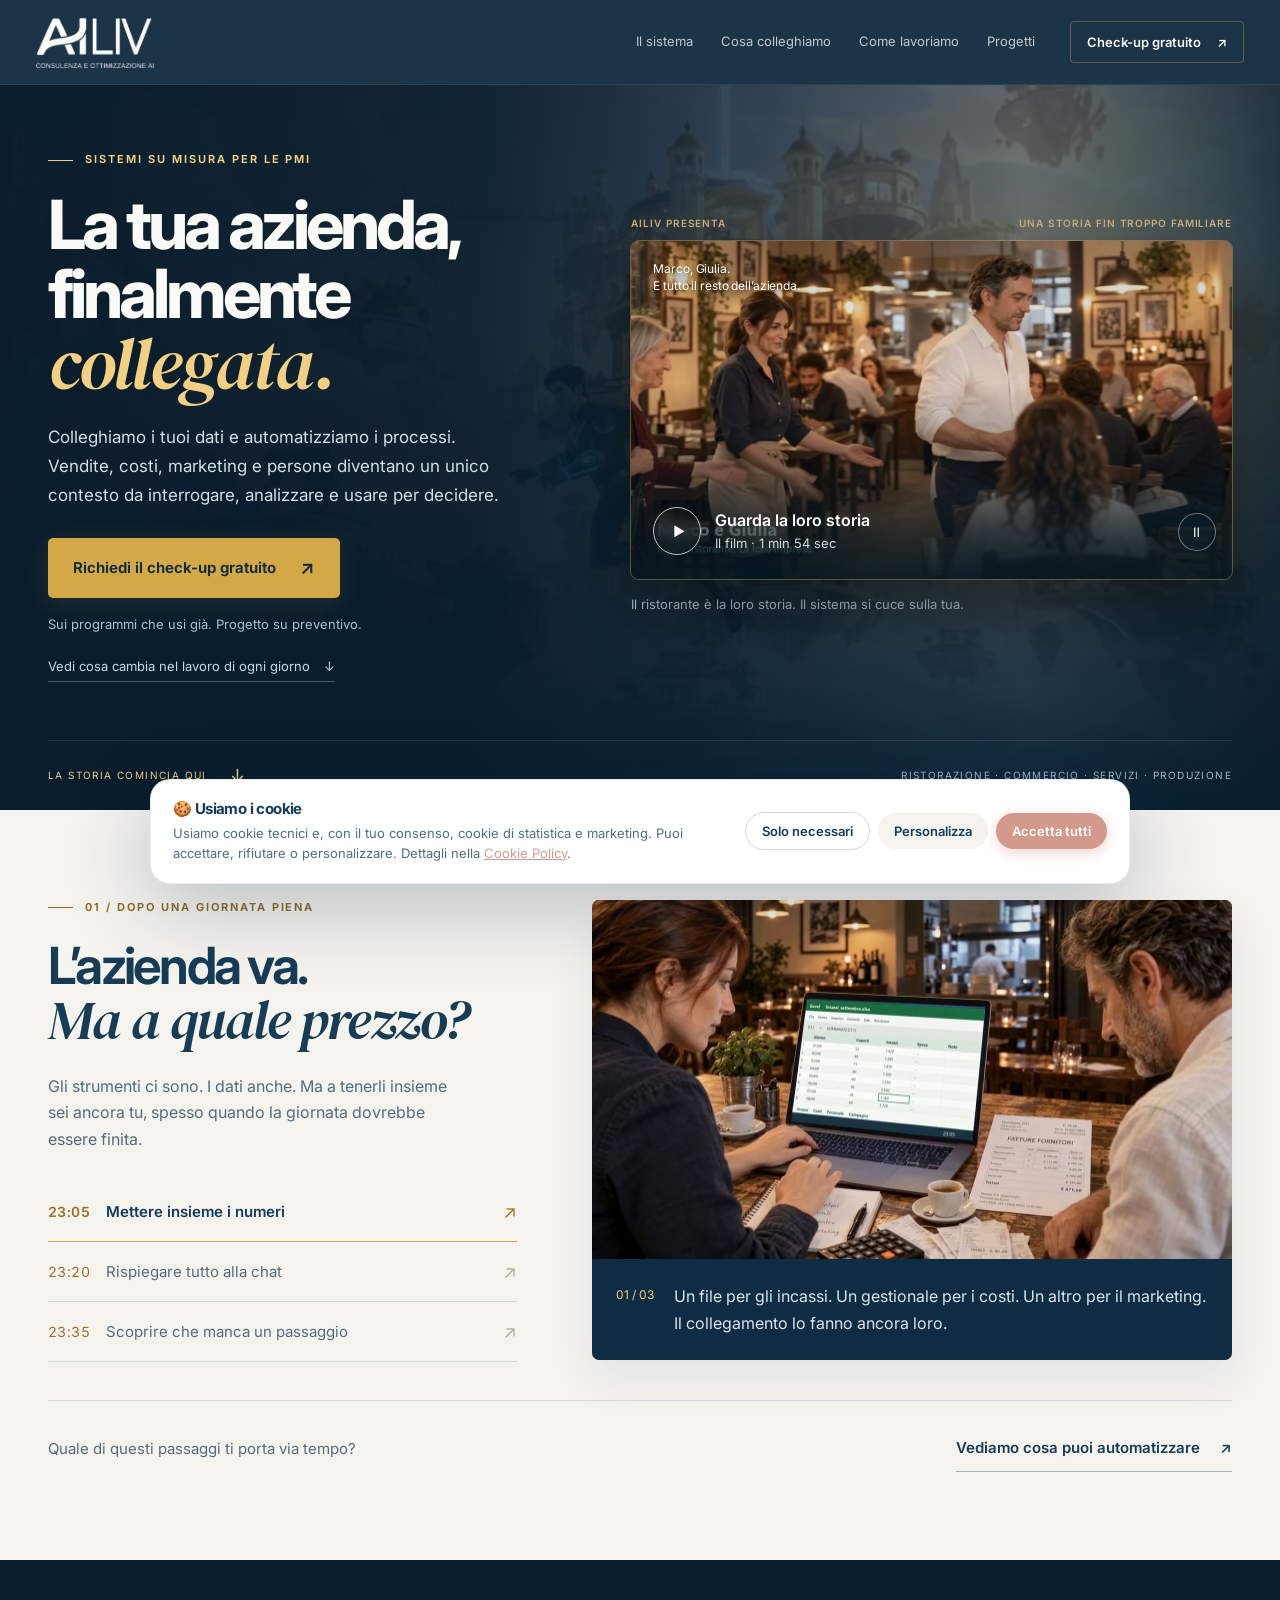
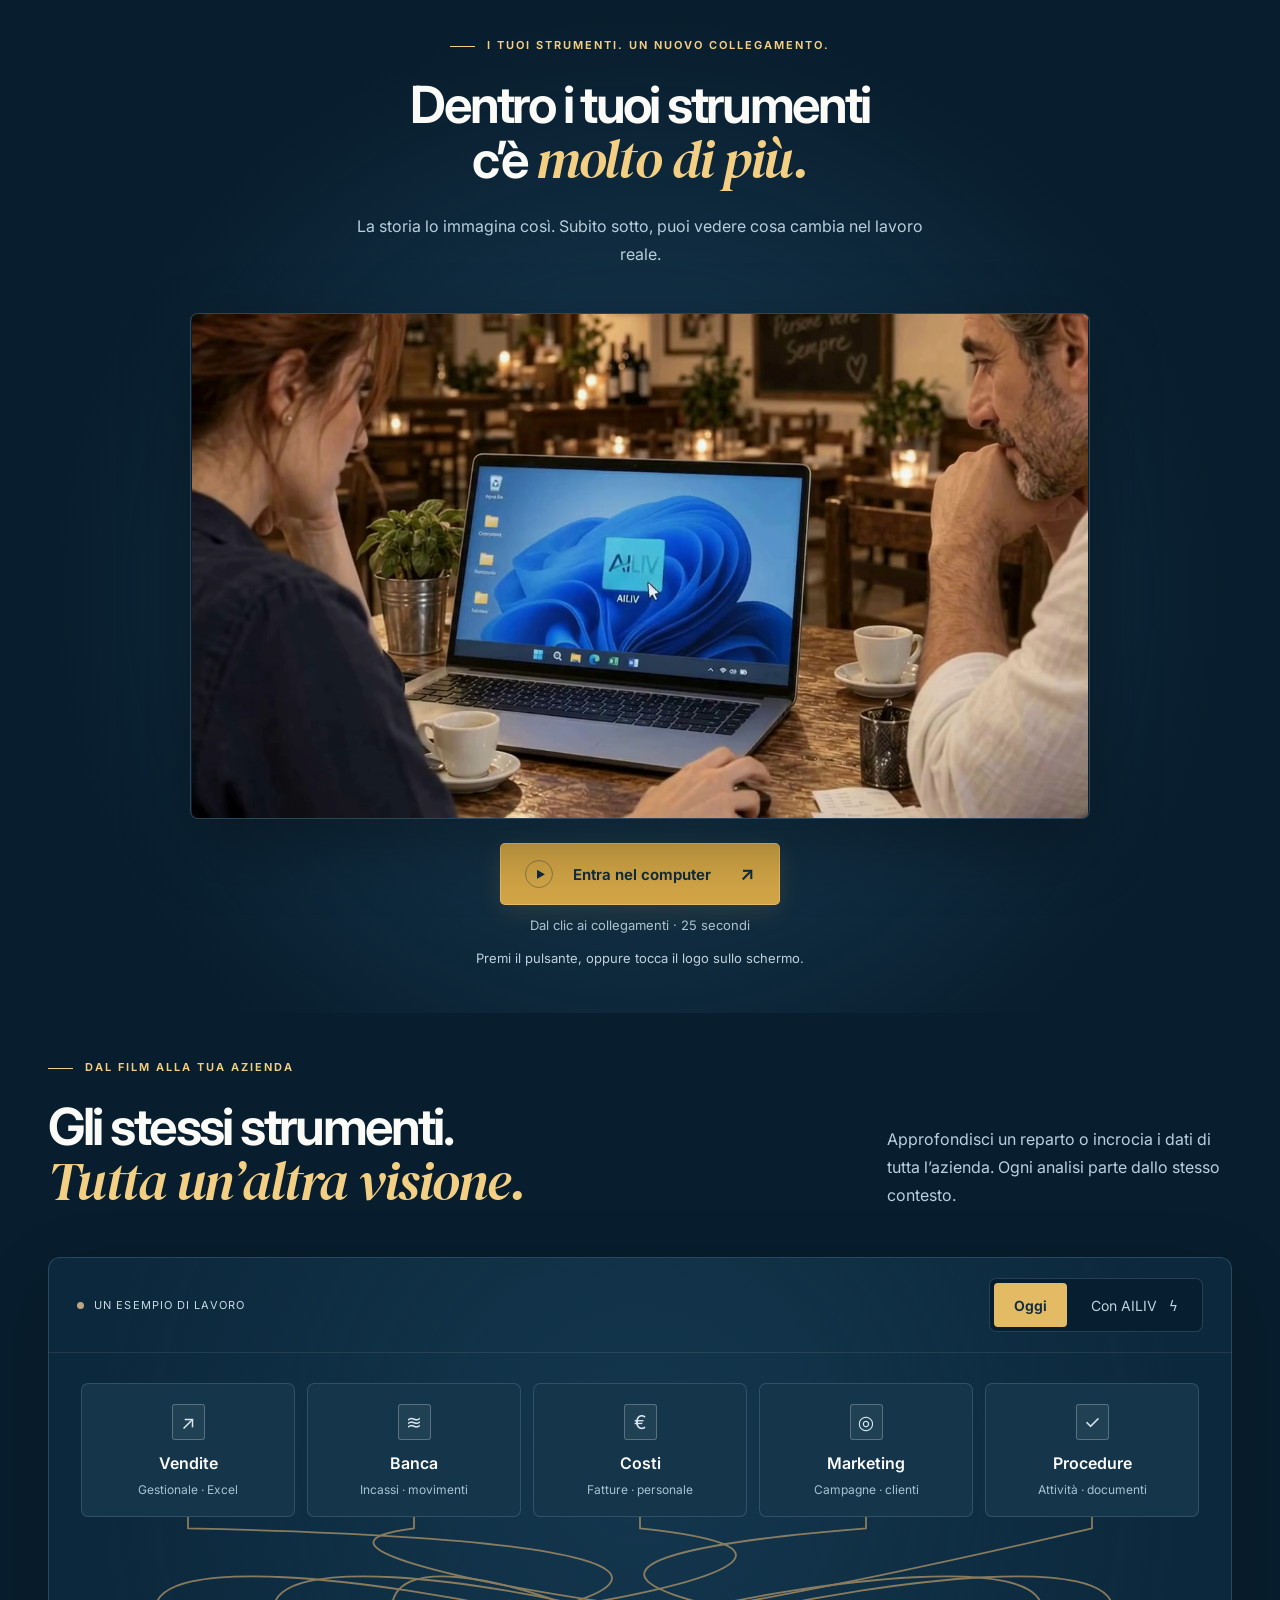
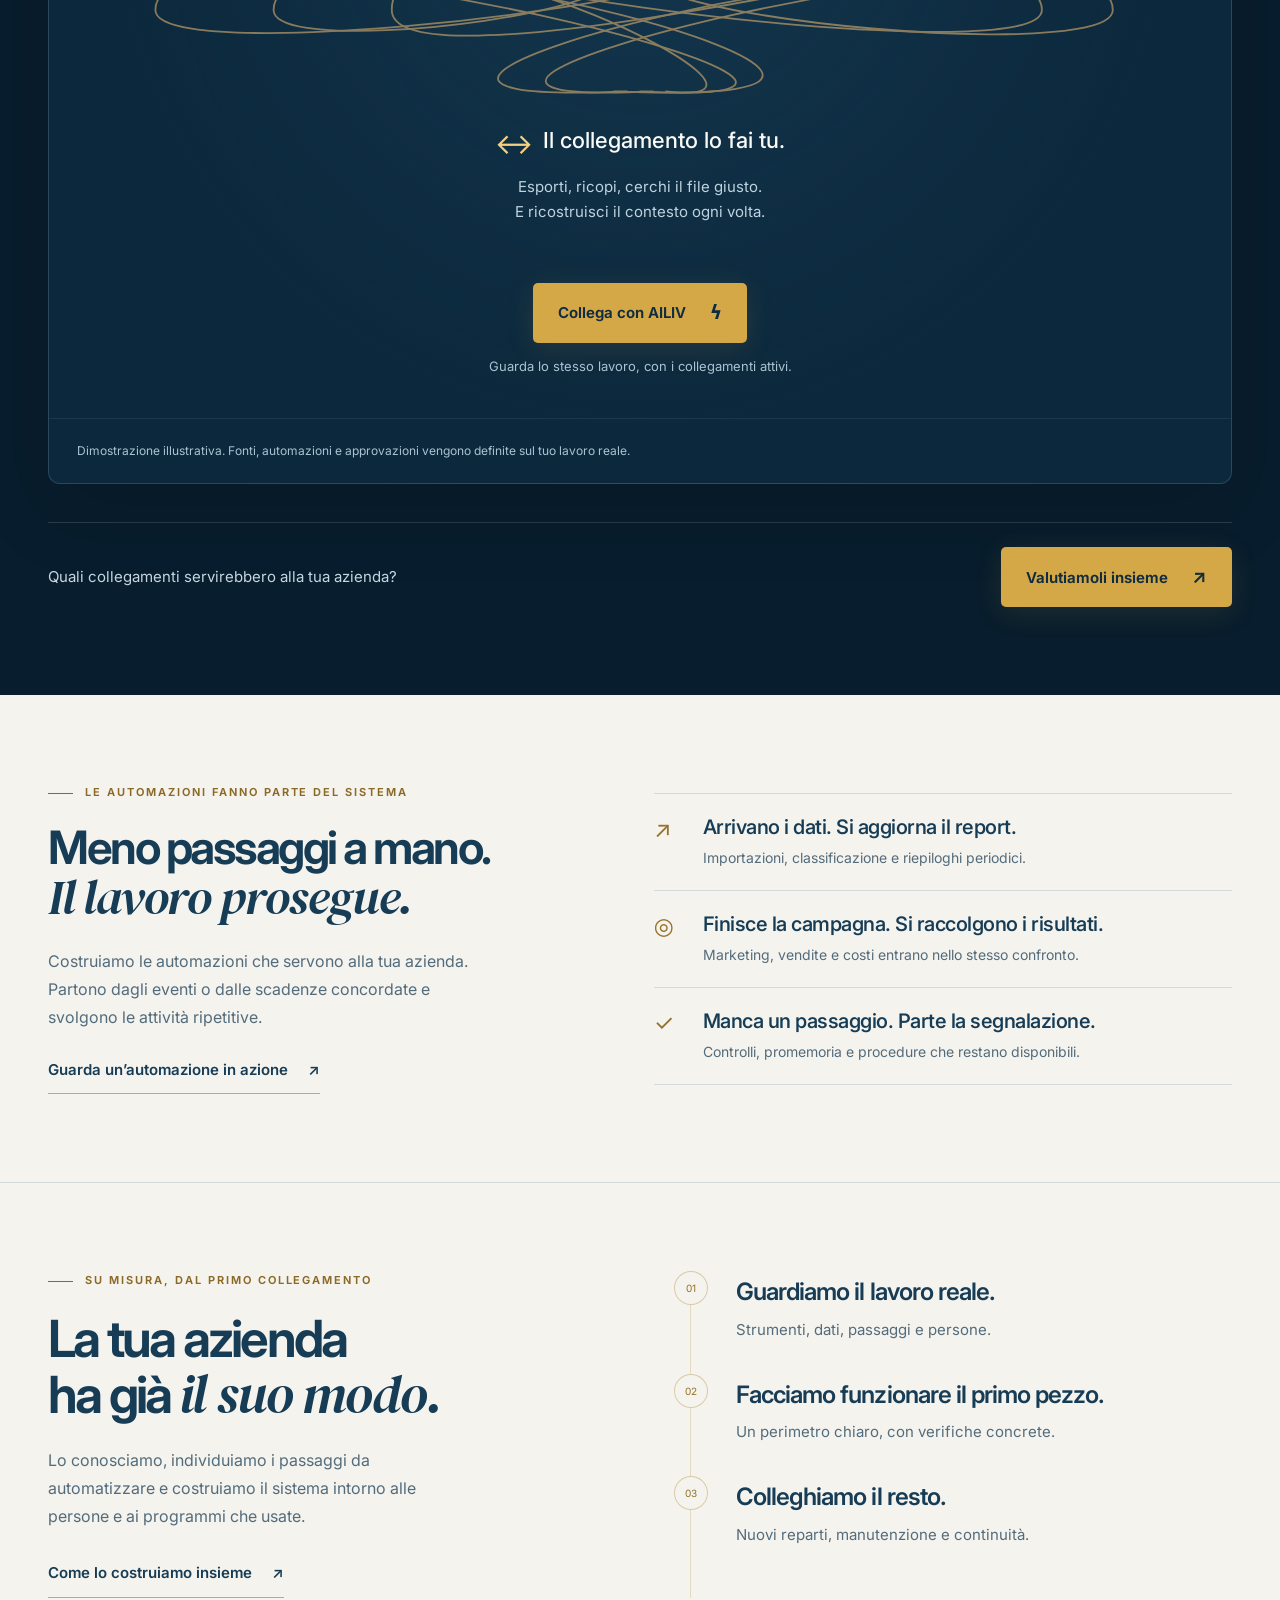
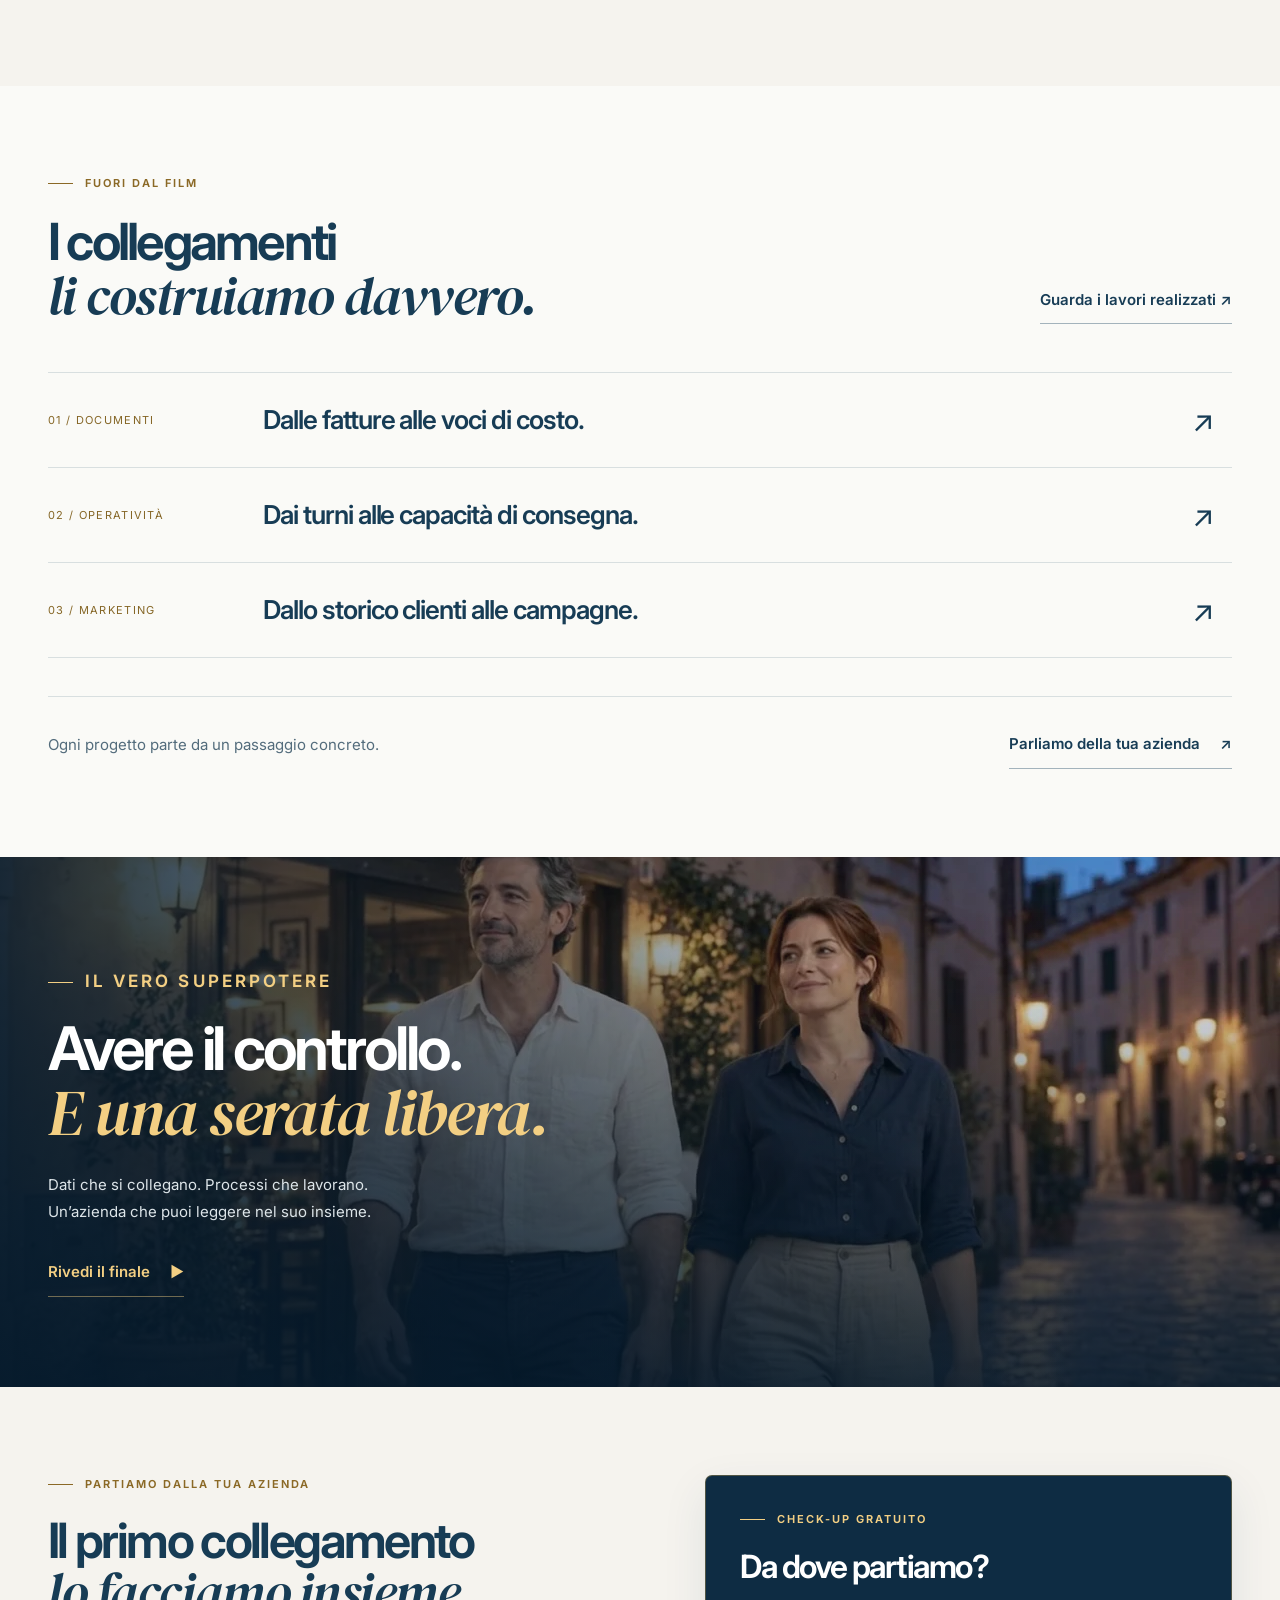
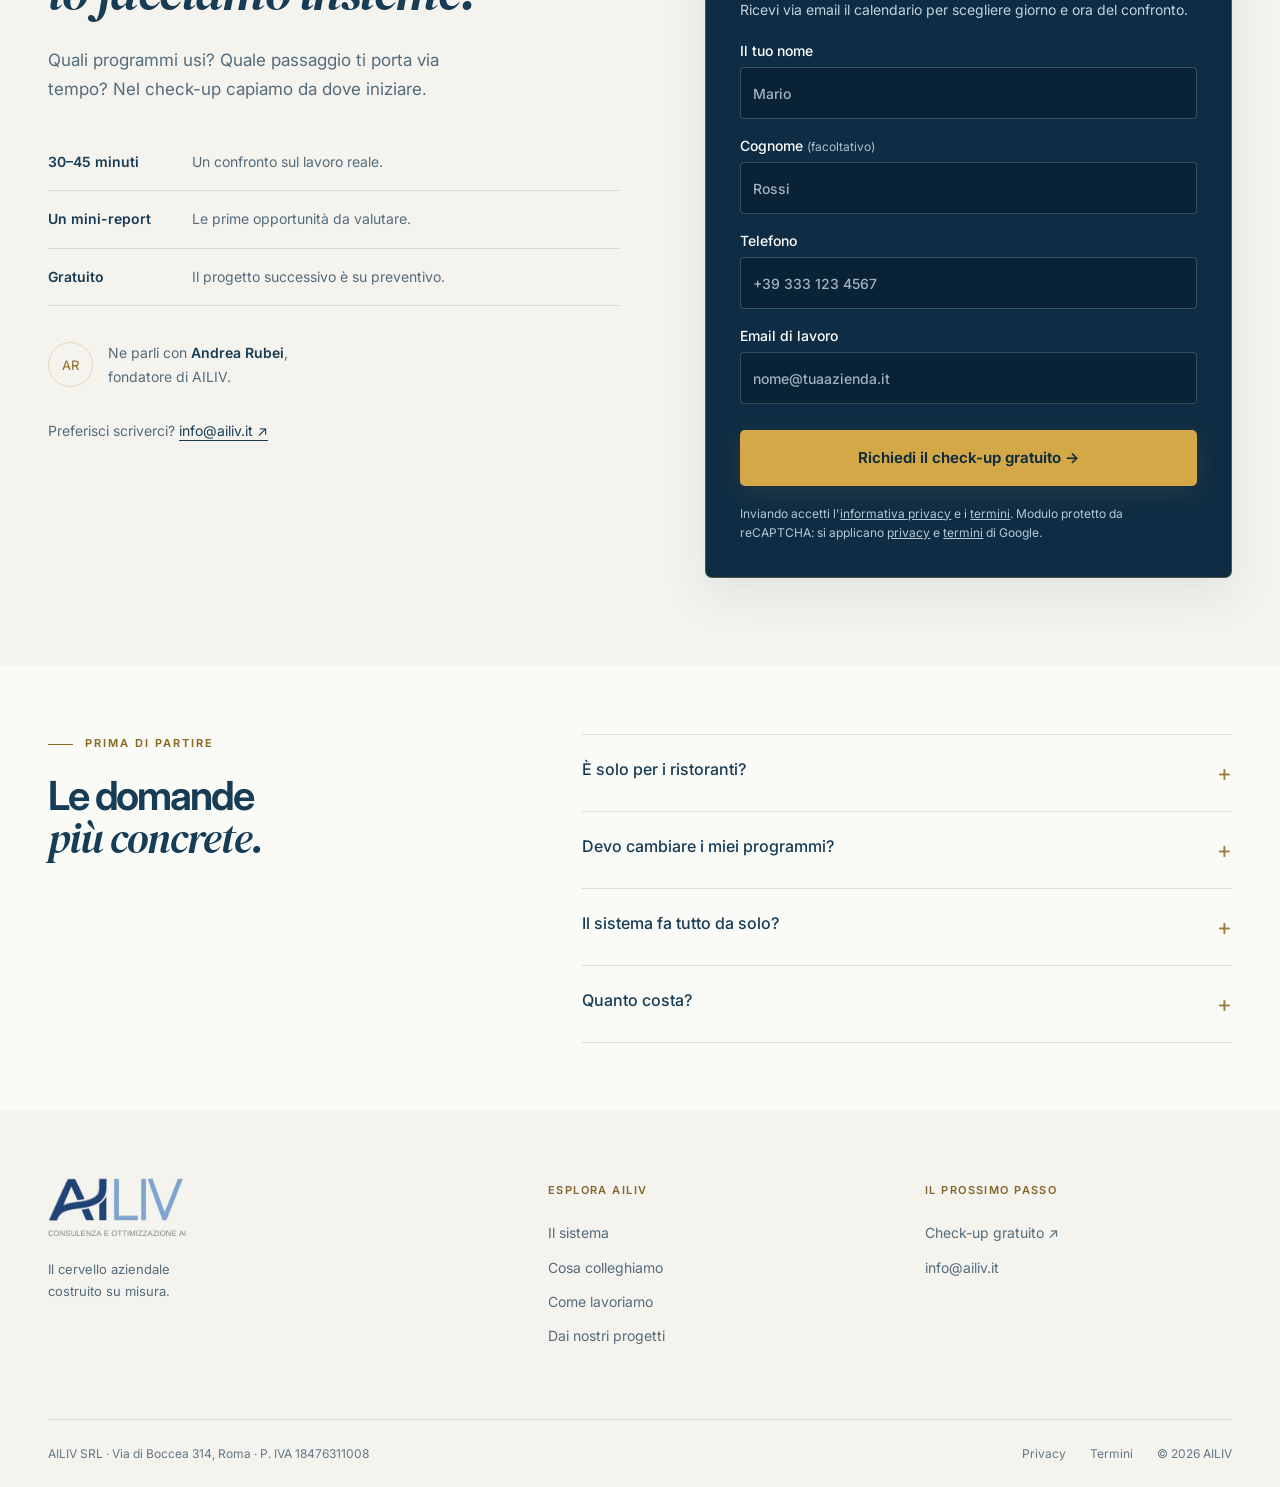
==== commit 49989b9c: "Explain shared company knowledge and analysis across all departments" ====
--- a/index.html
+++ b/index.html
@@ -1,5 +1,5 @@
-<!doctype html><html lang="it"><head><meta charset="utf-8"><meta name="viewport" content="width=device-width,initial-scale=1"><meta name="robots" content="index,follow"><meta name="theme-color" content="#0e2c43"><title>La tua azienda, finalmente collegata — AILIV</title><meta name="description" content="AILIV collega gestionali, dati e procedure e automatizza il lavoro ripetitivo. Un cervello aziendale su misura per le PMI, sugli strumenti che usi già."><link rel="icon" href="assets/favicon-32.png"><link rel="preconnect" href="https://fonts.googleapis.com"><link rel="preconnect" href="https://fonts.gstatic.com" crossorigin><link href="https://fonts.googleapis.com/css2?family=Inter:wght@400;450;500;550;600;650;700;750;800;900&family=DM+Serif+Display:ital@0;1&display=swap" rel="stylesheet"><link rel="stylesheet" href="cinema.css?v=20261016-1"><script src="cinema.js?v=20261016-1" defer></script><link rel="stylesheet" href="collegata.css?v=20261016-1"><link rel="stylesheet" href="transform.css?v=20261016-1"><script src="connections.js?v=20261016-1" defer></script><script src="collegata.js?v=20261016-1" defer></script><link rel="stylesheet" href="automazioni.css?v=20261016-1"><link rel="canonical" href="https://ailiv.it/"><meta property="og:url" content="https://ailiv.it/"><meta property="og:type" content="website"><meta property="og:site_name" content="AILIV"><meta property="og:locale" content="it_IT"><meta property="og:title" content="La tua azienda, finalmente collegata — AILIV"><meta property="og:description" content="AILIV collega gestionali, dati e procedure e automatizza il lavoro ripetitivo. Un cervello aziendale su misura per le PMI, sugli strumenti che usi già."><meta property="og:image" content="https://ailiv.it/assets/og-card.png"><meta name="twitter:card" content="summary_large_image"><link rel="apple-touch-icon" href="/assets/apple-touch-icon.png"><script type="application/ld+json">{"@context": "https://schema.org", "@type": ["Organization", "ProfessionalService"], "@id": "https://ailiv.it/#organizzazione", "name": "Ailiv", "legalName": "AILIV SRL", "url": "https://ailiv.it/", "logo": "https://ailiv.it/assets/logo-ailiv.png", "image": "https://ailiv.it/assets/og-card.png", "description": "Sviluppo di cervelli aziendali su misura per le PMI italiane: integrazione di dati e conoscenza, automazione dei processi, report vendite, analisi dei costi, controllo di gestione e agenti marketing personalizzati.", "vatID": "IT18476311008", "taxID": "18476311008", "email": "info@ailiv.it", "address": {"@type": "PostalAddress", "streetAddress": "Via di Boccea 314", "postalCode": "00167", "addressLocality": "Roma", "addressRegion": "RM", "addressCountry": "IT"}, "founder": {"@type": "Person", "name": "Andrea Rubei"}, "areaServed": {"@type": "Country", "name": "Italia"}, "knowsAbout": ["intelligenza artificiale per PMI", "automazione dei processi aziendali", "controllo di gestione", "integrazione di gestionali e dati aziendali", "agenti conversazionali", "memoria aziendale e agenti marketing personalizzati"], "makesOffer": {"@type": "Offer", "name": "Check-up gratuito", "description": "Videochiamata di 30-45 minuti in cui analizziamo come girano i dati della tua azienda e cosa si può automatizzare, con mini-report.", "price": "0", "priceCurrency": "EUR", "url": "https://ailiv.it/#check-up"}}</script></head><body><a class="skip" href="#contenuto">Vai al contenuto</a><div class="reading-progress" aria-hidden="true"></div>
-<header class="site-header"><div class="nav-wrap"><a class="brand" href="index.html#top" aria-label="AILIV, inizio"><img src="assets/logo-ailiv-footer.png" alt="AILIV" width="500" height="221"></a><nav class="desktop-nav" aria-label="Navigazione principale"><a href="sistema.html">Il sistema</a><a href="collegamenti.html">Cosa colleghiamo</a><a href="metodo.html">Come lavoriamo</a><a href="progetti.html">Progetti</a></nav><a class="nav-cta" href="#check-up">Check-up gratuito <span aria-hidden="true">↗</span></a><button class="menu-toggle" aria-label="Apri il menu" aria-expanded="false" aria-controls="mobile-nav"><span></span><span></span></button></div><nav id="mobile-nav" class="mobile-nav" aria-label="Menu mobile" hidden><a href="index.html">La storia di AILIV</a><a href="sistema.html">Il sistema</a><a href="collegamenti.html">Cosa colleghiamo</a><a href="metodo.html">Come lavoriamo</a><a href="progetti.html">Progetti</a><a href="#check-up">Parliamone →</a></nav></header><main id="contenuto"><section class="cinema-hero" id="top"><div class="hero-scenery" aria-hidden="true"></div><div class="hero-dust" aria-hidden="true"><i></i><i></i><i></i><i></i><i></i></div><div class="wrap hero-grid"><div class="hero-intro reveal"><p class="eyebrow">SISTEMI SU MISURA PER LE PMI</p><h1>La tua azienda,<br> finalmente<br><em>collegata.</em></h1><p class="intro">Colleghiamo gestionali, file e procedure. Automatizziamo i passaggi ripetitivi. Vendite, costi, marketing e persone: finalmente nello stesso quadro.</p></div><div class="hero-media reveal"><div class="cinema-caption"><span>AILIV PRESENTA</span><span>UNA STORIA FIN TROPPO FAMILIARE</span></div><div class="film-cover"><video id="teaser" muted loop playsinline preload="none" poster="assets/film-poster.webp" aria-hidden="true" tabindex="-1" data-src="assets/ailiv-teaser.mp4?v=2"></video><div class="film-shade"></div><span class="film-label">Marco, Giulia. <br>E tutto il resto dell’azienda.</span><button class="film-open" data-film="0" aria-label="Guarda il film AILIV, durata un minuto e 54 secondi"><span class="play-mark" aria-hidden="true">▶</span><span>Guarda la loro storia<small>Il film · 1 min 54 sec</small></span></button><button id="motion-toggle" class="motion-toggle" aria-label="Metti in pausa l’anteprima animata" aria-pressed="false">Ⅱ</button></div><p class="film-caption">Il ristorante è la loro storia. Il sistema si cuce sulla tua.</p></div><div class="hero-actions reveal"><a class="button gold" href="#check-up">Richiedi il check-up gratuito <span aria-hidden="true">↗</span></a><p>Sui programmi che usi già. Progetto su preventivo.</p><a class="hero-demo-link" href="#squadra">Vedi cosa cambia nel lavoro di ogni giorno <span aria-hidden="true">↓</span></a></div></div><div class="hero-bottom wrap"><a href="#storia">LA STORIA COMINCIA QUI <span aria-hidden="true">↓</span></a><span>RISTORAZIONE · COMMERCIO · SERVIZI · PRODUZIONE</span></div></section>
+<!doctype html><html lang="it"><head><meta charset="utf-8"><meta name="viewport" content="width=device-width,initial-scale=1"><meta name="robots" content="index,follow"><meta name="theme-color" content="#0e2c43"><title>La tua azienda, finalmente collegata — AILIV</title><meta name="description" content="Tutti i tuoi dati, collegati e analizzabili a 360°. AILIV automatizza i processi e costruisce una memoria aziendale su misura per capire e guidare la tua PMI."><link rel="icon" href="assets/favicon-32.png"><link rel="preconnect" href="https://fonts.googleapis.com"><link rel="preconnect" href="https://fonts.gstatic.com" crossorigin><link href="https://fonts.googleapis.com/css2?family=Inter:wght@400;450;500;550;600;650;700;750;800;900&family=DM+Serif+Display:ital@0;1&display=swap" rel="stylesheet"><link rel="stylesheet" href="cinema.css?v=20261016-2"><script src="cinema.js?v=20261016-2" defer></script><link rel="stylesheet" href="collegata.css?v=20261016-2"><link rel="stylesheet" href="transform.css?v=20261016-2"><script src="connections.js?v=20261016-2" defer></script><script src="collegata.js?v=20261016-2" defer></script><link rel="stylesheet" href="automazioni.css?v=20261016-2"><link rel="canonical" href="https://ailiv.it/"><meta property="og:url" content="https://ailiv.it/"><meta property="og:type" content="website"><meta property="og:site_name" content="AILIV"><meta property="og:locale" content="it_IT"><meta property="og:title" content="La tua azienda, finalmente collegata — AILIV"><meta property="og:description" content="Tutti i tuoi dati, collegati e analizzabili a 360°. AILIV automatizza i processi e costruisce una memoria aziendale su misura per capire e guidare la tua PMI."><meta property="og:image" content="https://ailiv.it/assets/og-card.png"><meta name="twitter:card" content="summary_large_image"><link rel="apple-touch-icon" href="/assets/apple-touch-icon.png"><script type="application/ld+json">{"@context": "https://schema.org", "@type": ["Organization", "ProfessionalService"], "@id": "https://ailiv.it/#organizzazione", "name": "Ailiv", "legalName": "AILIV SRL", "url": "https://ailiv.it/", "logo": "https://ailiv.it/assets/logo-ailiv.png", "image": "https://ailiv.it/assets/og-card.png", "description": "Sviluppo di cervelli aziendali su misura per le PMI italiane: integrazione di dati e conoscenza, automazione dei processi, report vendite, analisi dei costi, controllo di gestione e agenti marketing personalizzati.", "vatID": "IT18476311008", "taxID": "18476311008", "email": "info@ailiv.it", "address": {"@type": "PostalAddress", "streetAddress": "Via di Boccea 314", "postalCode": "00167", "addressLocality": "Roma", "addressRegion": "RM", "addressCountry": "IT"}, "founder": {"@type": "Person", "name": "Andrea Rubei"}, "areaServed": {"@type": "Country", "name": "Italia"}, "knowsAbout": ["intelligenza artificiale per PMI", "automazione dei processi aziendali", "controllo di gestione", "integrazione di gestionali e dati aziendali", "agenti conversazionali", "memoria aziendale e agenti marketing personalizzati"], "makesOffer": {"@type": "Offer", "name": "Check-up gratuito", "description": "Videochiamata di 30-45 minuti in cui analizziamo come girano i dati della tua azienda e cosa si può automatizzare, con mini-report.", "price": "0", "priceCurrency": "EUR", "url": "https://ailiv.it/#check-up"}}</script></head><body><a class="skip" href="#contenuto">Vai al contenuto</a><div class="reading-progress" aria-hidden="true"></div>
+<header class="site-header"><div class="nav-wrap"><a class="brand" href="index.html#top" aria-label="AILIV, inizio"><img src="assets/logo-ailiv-footer.png" alt="AILIV" width="500" height="221"></a><nav class="desktop-nav" aria-label="Navigazione principale"><a href="sistema.html">Il sistema</a><a href="collegamenti.html">Cosa colleghiamo</a><a href="metodo.html">Come lavoriamo</a><a href="progetti.html">Progetti</a></nav><a class="nav-cta" href="#check-up">Check-up gratuito <span aria-hidden="true">↗</span></a><button class="menu-toggle" aria-label="Apri il menu" aria-expanded="false" aria-controls="mobile-nav"><span></span><span></span></button></div><nav id="mobile-nav" class="mobile-nav" aria-label="Menu mobile" hidden><a href="index.html">La storia di AILIV</a><a href="sistema.html">Il sistema</a><a href="collegamenti.html">Cosa colleghiamo</a><a href="metodo.html">Come lavoriamo</a><a href="progetti.html">Progetti</a><a href="#check-up">Parliamone →</a></nav></header><main id="contenuto"><section class="cinema-hero" id="top"><div class="hero-scenery" aria-hidden="true"></div><div class="hero-dust" aria-hidden="true"><i></i><i></i><i></i><i></i><i></i></div><div class="wrap hero-grid"><div class="hero-intro reveal"><p class="eyebrow">SISTEMI SU MISURA PER LE PMI</p><h1>La tua azienda,<br> finalmente<br><em>collegata.</em></h1><p class="intro">Colleghiamo i tuoi dati e automatizziamo i processi. Vendite, costi, marketing e persone diventano un unico contesto da interrogare, analizzare e usare per decidere.</p></div><div class="hero-media reveal"><div class="cinema-caption"><span>AILIV PRESENTA</span><span>UNA STORIA FIN TROPPO FAMILIARE</span></div><div class="film-cover"><video id="teaser" muted loop playsinline preload="none" poster="assets/film-poster.webp" aria-hidden="true" tabindex="-1" data-src="assets/ailiv-teaser.mp4?v=2"></video><div class="film-shade"></div><span class="film-label">Marco, Giulia. <br>E tutto il resto dell’azienda.</span><button class="film-open" data-film="0" aria-label="Guarda il film AILIV, durata un minuto e 54 secondi"><span class="play-mark" aria-hidden="true">▶</span><span>Guarda la loro storia<small>Il film · 1 min 54 sec</small></span></button><button id="motion-toggle" class="motion-toggle" aria-label="Metti in pausa l’anteprima animata" aria-pressed="false">Ⅱ</button></div><p class="film-caption">Il ristorante è la loro storia. Il sistema si cuce sulla tua.</p></div><div class="hero-actions reveal"><a class="button gold" href="#check-up">Richiedi il check-up gratuito <span aria-hidden="true">↗</span></a><p>Sui programmi che usi già. Progetto su preventivo.</p><a class="hero-demo-link" href="#squadra">Vedi cosa cambia nel lavoro di ogni giorno <span aria-hidden="true">↓</span></a></div></div><div class="hero-bottom wrap"><a href="#storia">LA STORIA COMINCIA QUI <span aria-hidden="true">↓</span></a><span>RISTORAZIONE · COMMERCIO · SERVIZI · PRODUZIONE</span></div></section>
 <section class="story section" id="storia"><div class="wrap story-grid"><div class="story-copy reveal"><p class="eyebrow">01 / DOPO UNA GIORNATA PIENA</p><h2>L’azienda va. <br><em>Ma a quale prezzo?</em></h2><p>Gli strumenti ci sono. I dati anche. Ma a tenerli insieme sei ancora tu, spesso quando la giornata dovrebbe essere finita.</p><div class="story-times" role="tablist" aria-label="Una serata di lavoro"><button role="tab" id="time-dati" aria-selected="true" aria-controls="story-panel" data-story="dati"><time>23:05</time><span>Mettere insieme i numeri</span><b aria-hidden="true">↗</b></button><button role="tab" id="time-contesto" aria-selected="false" aria-controls="story-panel" tabindex="-1" data-story="contesto"><time>23:20</time><span>Rispiegare tutto alla chat</span><b aria-hidden="true">↗</b></button><button role="tab" id="time-procedure" aria-selected="false" aria-controls="story-panel" tabindex="-1" data-story="procedure"><time>23:35</time><span>Scoprire che manca un passaggio</span><b aria-hidden="true">↗</b></button></div></div><div class="story-panel reveal" id="story-panel" role="tabpanel" aria-labelledby="time-dati"><img id="story-image" src="assets/lavoro.webp" alt="Marco e Giulia confrontano una fattura con i dati al computer" width="1280" height="720" loading="lazy"><div class="story-caption"><span id="story-counter">01 / 03</span><p id="story-description">Un file per gli incassi. Un gestionale per i costi. Un altro per il marketing. Il collegamento lo fanno ancora loro.</p></div></div></div><div class="wrap section-cta"><p>Quale di questi passaggi ti porta via tempo?</p><a class="text-link" href="#check-up">Vediamo cosa puoi automatizzare <span aria-hidden="true">↗</span></a></div></section>
 <section class="portal-section" id="clic">
   <div class="wrap portal-heading reveal"><p class="eyebrow">I TUOI STRUMENTI. UN NUOVO COLLEGAMENTO.</p><h2>Dentro i tuoi strumenti <br>c’è <em>molto di più.</em></h2><p>La storia lo immagina così. Subito sotto, puoi vedere cosa cambia nel lavoro reale.</p></div>
@@ -18,7 +18,7 @@
   </div>
 </section><section class="connected-demo section" id="squadra" aria-labelledby="demo-heading">
 <div class="wrap">
-  <div class="section-heading"><div><p class="eyebrow">DAL FILM ALLA TUA AZIENDA</p><h2 id="demo-heading">Gli stessi strumenti.<br><em>Tutta un’altra visione.</em></h2></div><p>Segui i documenti: dai programmi dei singoli reparti al quadro che serve per decidere.</p></div>
+  <div class="section-heading"><div><p class="eyebrow">DAL FILM ALLA TUA AZIENDA</p><h2 id="demo-heading">Gli stessi strumenti.<br><em>Tutta un’altra visione.</em></h2></div><p>Approfondisci un reparto o incrocia i dati di tutta l’azienda. Ogni analisi parte dallo stesso contesto.</p></div>
   <div class="demo-console" data-mode="before" data-phase="0">
     <div class="demo-toolbar"><span class="demo-label"><span class="status-dot"></span> UN ESEMPIO DI LAVORO</span><div class="mode-switch" role="group" aria-label="Confronta il lavoro prima e dopo AILIV"><button id="mode-before" aria-pressed="true">Oggi</button><button id="mode-after" aria-pressed="false">Con AILIV <span aria-hidden="true">ϟ</span></button></div></div>
     <div class="flow-map" aria-label="Vendite, banca, costi, marketing e procedure collegati ad AILIV">
@@ -30,14 +30,14 @@
         <div class="data-source"><span class="file-symbol" aria-hidden="true">✓</span><strong>Procedure</strong><small>Attività · documenti</small></div>
       </div>
       <div class="flow-wires" aria-hidden="true"><svg viewBox="0 0 1000 140" preserveAspectRatio="none"><g class="wire-glow"><path d="M100 0 C100 90 500 10 500 140"/><path d="M300 0 C300 70 500 35 500 140"/><path d="M500 0 L500 140"/><path d="M700 0 C700 70 500 35 500 140"/><path d="M900 0 C900 90 500 10 500 140"/></g><g class="wire-core"><path d="M100 0 C100 90 500 10 500 140"/><path d="M300 0 C300 70 500 35 500 140"/><path d="M500 0 L500 140"/><path d="M700 0 C700 70 500 35 500 140"/><path d="M900 0 C900 90 500 10 500 140"/></g></svg><i class="flow-paper paper-1"></i><i class="flow-paper paper-2"></i><i class="flow-paper paper-3"></i><i class="flow-paper paper-4"></i><i class="flow-paper paper-5"></i></div>
-      <div class="flow-center"><div class="manual-work"><span aria-hidden="true">↔</span><strong>Il collegamento lo fai tu.</strong><p>Esporti, ricopi, cerchi il file giusto.<br>E ricostruisci il contesto ogni volta.</p></div><div class="connected-brain" aria-hidden="true"><img src="assets/logo-ailiv-footer.png" alt="AILIV" width="500" height="221"><strong>Il cervello della tua azienda</strong><span>Dati, procedure e storico nello stesso contesto</span></div></div>
+      <div class="flow-center"><div class="manual-work"><span aria-hidden="true">↔</span><strong>Il collegamento lo fai tu.</strong><p>Esporti, ricopi, cerchi il file giusto.<br>E ricostruisci il contesto ogni volta.</p></div><div class="connected-brain" aria-hidden="true"><img src="assets/logo-ailiv-footer.png" alt="AILIV" width="500" height="221"><strong>Il cervello della tua azienda</strong><span>Dati collegati · Memoria · Analisi a 360°</span></div></div>
     </div>
     <div class="before-action" aria-hidden="false"><div><div class="before-action-inner"><button class="button gold" id="connect-data">Collega con AILIV <span aria-hidden="true">ϟ</span></button><p>Guarda lo stesso lavoro, con i collegamenti attivi.</p></div></div></div>
     <div class="connected-output" inert aria-hidden="true"><div><div class="connected-output-inner">
       <ol class="flow-steps" aria-label="Come lavora il sistema"><li data-step="1"><b>01</b><span><strong>Raccoglie</strong><small>I dati entrano dai tuoi strumenti.</small></span></li><li data-step="2"><b>02</b><span><strong>Automatizza</strong><small>Esegue i passaggi e aggiorna i report.</small></span></li><li data-step="3"><b>03</b><span><strong>Mette in relazione</strong><small>L’analisi tiene conto di più reparti.</small></span></li></ol>
       <div class="demo-progress-row"><p id="flow-status" role="status" aria-live="polite">I dati sono collegati.</p><button id="replay-flow" class="replay-flow">Rivedi il percorso ↺</button></div>
-      <div class="result-tabs" role="tablist" aria-label="Scegli cosa vuoi capire"><button id="scenario-month" role="tab" aria-selected="true" aria-controls="result-panel" data-scenario="month">Come va il mese?</button><button id="scenario-marketing" role="tab" aria-selected="false" aria-controls="result-panel" tabindex="-1" data-scenario="marketing">Quale campagna conviene?</button><button id="scenario-memory" role="tab" aria-selected="false" aria-controls="result-panel" tabindex="-1" data-scenario="memory">E se cambia una persona?</button></div>
-      <div class="result-panel" id="result-panel" role="tabpanel" aria-labelledby="scenario-month"><div class="report-preview"><div class="report-top"><span id="report-label">RIEPILOGO MENSILE</span><span class="report-state">Esempio illustrativo</span></div><h3 id="report-heading">Il mese, nello stesso quadro.</h3><div class="report-rows" id="report-rows"><div><span>Vendite e incassi</span><b>Raccolti</b></div><div><span>Costi fissi e personale</span><b>Collegati</b></div><div><span>Materie prime</span><b>Da completare</b></div></div><p class="report-warning" id="report-warning"><span aria-hidden="true">!</span> Manca una fattura: il margine è ancora provvisorio.</p></div><div class="decision-preview"><p class="eyebrow">DAL DATO ALL’AZIONE</p><h3 id="decision-heading">Sai anche cosa manca.</h3><p id="decision-text">Il riepilogo si aggiorna con i dati disponibili e segnala il documento da recuperare. L’analisi parte da un quadro verificabile.</p><span class="context-label">CONTESTO CONDIVISO</span><p id="decision-context">Vendite + banca + acquisti + personale</p></div></div>
+      <div class="result-tabs" role="tablist" aria-label="Scegli cosa vuoi capire"><button id="scenario-overview" role="tab" aria-selected="true" aria-controls="result-panel" data-scenario="overview">Una visione a 360°</button><button id="scenario-marketing" role="tab" aria-selected="false" aria-controls="result-panel" tabindex="-1" data-scenario="marketing">Quale campagna conviene?</button><button id="scenario-memory" role="tab" aria-selected="false" aria-controls="result-panel" tabindex="-1" data-scenario="memory">E se cambia una persona?</button></div>
+      <div class="result-panel" id="result-panel" role="tabpanel" aria-labelledby="scenario-overview"><div class="report-preview context-preview"><div class="report-top"><span id="report-label">IL CONTESTO DA INTERROGARE</span><span class="report-state">Esempio illustrativo</span></div><h3 id="report-heading">Crescono le vendite. E il resto?</h3><div class="report-rows" id="report-rows"><div><span>Vendite ↔ marketing</span><b>Domanda</b></div><div><span>Costi ↔ incassi</span><b>Margini</b></div><div><span>Persone ↔ procedure</span><b>Operatività</b></div></div><p class="report-warning" id="report-warning"><span aria-hidden="true">!</span> L’analisi usa le fonti collegate. I dati mancanti restano visibili.</p></div><div class="decision-preview"><p class="eyebrow">DAL DATO ALL’AZIONE</p><h3 id="decision-heading">La domanda cambia. Il contesto resta.</h3><p id="decision-text">Puoi approfondire un reparto o incrociare vendite, costi, marketing e operatività. Il sistema usa il contesto comune per aiutarti a capire cosa succede e valutare le prossime mosse.</p><span class="context-label">CONTESTO CONDIVISO</span><p id="decision-context">Tutti i reparti + documenti + storico</p></div></div>
     </div>
     </div></div><p class="demo-footnote">Dimostrazione illustrativa. Fonti, automazioni e approvazioni vengono definite sul tuo lavoro reale.</p>
   </div>
@@ -45,7 +45,7 @@
 </div></section>
 <section class="automation-band section" id="automazioni"><div class="wrap"><div><p class="eyebrow">LE AUTOMAZIONI FANNO PARTE DEL SISTEMA</p><h2>Meno passaggi a mano.<br><em>Il lavoro prosegue.</em></h2><p class="automation-intro">Costruiamo le automazioni che servono alla tua azienda. Partono dagli eventi o dalle scadenze concordate e svolgono le attività ripetitive.</p><a class="text-link" href="sistema.html#visione">Guarda un’automazione in azione <span aria-hidden="true">↗</span></a></div><ul class="automation-examples"><li><b aria-hidden="true">↗</b><div><strong>Arrivano i dati. Si aggiorna il report.</strong><p>Importazioni, classificazione e riepiloghi periodici.</p></div></li><li><b aria-hidden="true">◎</b><div><strong>Finisce la campagna. Si raccolgono i risultati.</strong><p>Marketing, vendite e costi entrano nello stesso confronto.</p></div></li><li><b aria-hidden="true">✓</b><div><strong>Manca un passaggio. Parte la segnalazione.</strong><p>Controlli, promemoria e procedure che restano disponibili.</p></div></li></ul></div></section><section class="tailoring section"><div class="wrap tailoring-grid" id="metodo"><div class="reveal"><p class="eyebrow">SU MISURA, DAL PRIMO COLLEGAMENTO</p><h2>La tua azienda <br>ha già <em>il suo modo.</em></h2><p>Lo conosciamo, individuiamo i passaggi da automatizzare e costruiamo il sistema intorno alle persone e ai programmi che usate.</p><a class="text-link" href="metodo.html">Come lo costruiamo insieme <span aria-hidden="true">↗</span></a></div><div class="tailor-path reveal"><div><span>01</span><h3>Guardiamo il lavoro reale.</h3><p>Strumenti, dati, passaggi e persone.</p></div><div><span>02</span><h3>Facciamo funzionare il primo pezzo.</h3><p>Un perimetro chiaro, con verifiche concrete.</p></div><div><span>03</span><h3>Colleghiamo il resto.</h3><p>Nuovi reparti, manutenzione e continuità.</p></div></div></div></section>
 <section class="real-world section"><div class="wrap"><div class="section-heading reveal"><div><p class="eyebrow">FUORI DAL FILM</p><h2>I collegamenti <br><em>li costruiamo davvero.</em></h2></div><a class="text-link" href="progetti.html">Guarda i lavori realizzati ↗</a></div><div class="proof-strips"><a href="progetti.html#documenti"><span>01 / DOCUMENTI</span><h3>Dalle fatture alle voci di costo.</h3><b aria-hidden="true">↗</b></a><a href="progetti.html#persone"><span>02 / OPERATIVITÀ</span><h3>Dai turni alle capacità di consegna.</h3><b aria-hidden="true">↗</b></a><a href="progetti.html#marketing"><span>03 / MARKETING</span><h3>Dallo storico clienti alle campagne.</h3><b aria-hidden="true">↗</b></a></div><div class="section-cta"><p>Ogni progetto parte da un passaggio concreto.</p><a class="text-link" href="#check-up">Parliamo della tua azienda <span aria-hidden="true">↗</span></a></div></div></section>
-<section class="freedom"><img src="assets/liberi.webp" alt="Marco e Giulia passeggiano sereni fuori dal ristorante" width="1280" height="720" loading="lazy"><div class="freedom-veil"></div><div class="wrap freedom-copy reveal"><p class="eyebrow">IL VERO SUPERPOTERE</p><h2>Avere il controllo. <br><em>E una serata libera.</em></h2><p>Report che si aggiornano. Procedure che restano. <br>Un’azienda che puoi leggere nel suo insieme.</p><button class="text-link light" data-film="94.54">Rivedi il finale <span aria-hidden="true">▶</span></button></div></section>
+<section class="freedom"><img src="assets/liberi.webp" alt="Marco e Giulia passeggiano sereni fuori dal ristorante" width="1280" height="720" loading="lazy"><div class="freedom-veil"></div><div class="wrap freedom-copy reveal"><p class="eyebrow">IL VERO SUPERPOTERE</p><h2>Avere il controllo. <br><em>E una serata libera.</em></h2><p>Dati che si collegano. Processi che lavorano. <br>Un’azienda che puoi leggere nel suo insieme.</p><button class="text-link light" data-film="94.54">Rivedi il finale <span aria-hidden="true">▶</span></button></div></section>
 <section class="inline-checkup section" id="check-up" aria-labelledby="contact-heading"><span id="prenota"></span><div class="wrap contact-grid"><div class="contact-copy"><p class="eyebrow">PARTIAMO DALLA TUA AZIENDA</p><h2 id="contact-heading">Il primo collegamento<br><em>lo facciamo insieme.</em></h2><p class="contact-intro">Quali programmi usi? Quale passaggio ti porta via tempo? Nel check-up capiamo da dove iniziare.</p><div class="contact-promises"><div><strong>30–45 minuti</strong><span>Un confronto sul lavoro reale.</span></div><div><strong>Un mini-report</strong><span>Le prime opportunità da valutare.</span></div><div><strong>Gratuito</strong><span>Il progetto successivo è su preventivo.</span></div></div><div class="founder"><span>AR</span><p>Ne parli con <strong>Andrea Rubei</strong>,<br>fondatore di AILIV.</p></div><p class="contact-alternative">Preferisci scriverci? <a href="mailto:info@ailiv.it">info@ailiv.it ↗</a></p></div><form id="leadForm" class="checkup-form" novalidate><p class="eyebrow">CHECK-UP GRATUITO</p><h2>Da dove partiamo?</h2><p class="form-intro">Ricevi via email il calendario per scegliere giorno e ora del confronto.</p>
         <label>Il tuo nome
           <input name="first_name" autocomplete="given-name" required placeholder="Mario">
@@ -63,4 +63,4 @@
         <p class="lead-status" id="leadStatus" role="status" aria-live="polite"></p>
         <p class="form-legal">Inviando accetti l'<a href="privacy.html">informativa privacy</a> e i <a href="termini.html">termini</a>. Modulo protetto da reCAPTCHA: si applicano <a href="https://policies.google.com/privacy" target="_blank" rel="noopener">privacy</a> e <a href="https://policies.google.com/terms" target="_blank" rel="noopener">termini</a> di Google.</p>
       <noscript><p>Per richiedere il check-up puoi scrivere a <a href="mailto:info@ailiv.it">info@ailiv.it</a>.</p></noscript></form></div></section><section class="section wrap faq-section"><div><p class="eyebrow">PRIMA DI PARTIRE</p><h2>Le domande <br><em>più concrete.</em></h2></div><div class="faq"><details><summary>È solo per i ristoranti?<span aria-hidden="true">+</span></summary><p>Il ristorante è l’esempio del film. Lavoriamo sui processi delle PMI: ristorazione, commercio, servizi e produzione. Il progetto parte dalla tua attività.</p></details><details><summary>Devo cambiare i miei programmi?<span aria-hidden="true">+</span></summary><p>Partiamo da quelli che usi. Nel check-up verifichiamo accessi, esportazioni e qualità dei dati per capire cosa si può collegare.</p></details><details><summary>Il sistema fa tutto da solo?<span aria-hidden="true">+</span></summary><p>Le automazioni eseguono passaggi definiti. L’AI aiuta ad analizzare le informazioni e preparare proposte. Eccezioni, approvazioni e responsabilità vengono concordate nel progetto.</p></details><details><summary>Quanto costa?<span aria-hidden="true">+</span></summary><p>Il check-up iniziale è gratuito. Progetto e manutenzione sono su preventivo, in base ai collegamenti e alle automazioni da costruire.</p></details></div></section></main><div class="mobile-contact" id="mobile-contact" hidden><a href="#check-up">Check-up gratuito <span aria-hidden="true">↗</span></a></div><footer class="site-footer"><div class="wrap footer-main"><a class="footer-brand" href="index.html"><img src="assets/logo-ailiv-hero.png" width="1400" height="608" alt="AILIV"><span>Il cervello aziendale <br>costruito su misura.</span></a><div><span class="footer-label">ESPLORA AILIV</span><a href="sistema.html">Il sistema</a><a href="collegamenti.html">Cosa colleghiamo</a><a href="metodo.html">Come lavoriamo</a><a href="progetti.html">Dai nostri progetti</a></div><div><span class="footer-label">IL PROSSIMO PASSO</span><a href="#check-up">Check-up gratuito ↗</a><a href="mailto:info@ailiv.it">info@ailiv.it</a></div></div><div class="wrap footer-bottom"><p>AILIV SRL · Via di Boccea 314, Roma · P. IVA 18476311008</p><div><a href="https://ailiv.it/privacy.html" target="_blank" rel="noopener">Privacy</a><a href="https://ailiv.it/termini.html" target="_blank" rel="noopener">Termini</a><span>© 2026 AILIV</span></div></div></footer>
-<dialog id="film-dialog" aria-labelledby="film-heading"><div class="dialog-top"><h2 id="film-heading">AILIV · Dentro la tua azienda</h2><button id="close-film" aria-label="Chiudi il film">Chiudi <span aria-hidden="true">×</span></button></div><video id="full-film" controls playsinline preload="none" poster="assets/film-poster.webp"><source src="assets/ailiv-film.mp4?v=3.1" type="video/mp4"></video><div class="film-chapters" aria-label="Capitoli del film"><button data-seek="0">La storia</button><button data-seek="52.75">Il clic</button><button data-seek="61.45">Collega</button><button data-seek="73">Ricorda</button><button data-seek="82.17">Analizza</button><button data-seek="94.54">La loro serata</button></div></dialog><script src="assets/cookie-consent.js" defer></script><script src="assets/site-tracking.js?v=20261016-1" defer></script><script src="assets/lead-form.js?v=20261016-1" defer></script></body></html>+<dialog id="film-dialog" aria-labelledby="film-heading"><div class="dialog-top"><h2 id="film-heading">AILIV · Dentro la tua azienda</h2><button id="close-film" aria-label="Chiudi il film">Chiudi <span aria-hidden="true">×</span></button></div><video id="full-film" controls playsinline preload="none" poster="assets/film-poster.webp"><source src="assets/ailiv-film.mp4?v=3.1" type="video/mp4"></video><div class="film-chapters" aria-label="Capitoli del film"><button data-seek="0">La storia</button><button data-seek="52.75">Il clic</button><button data-seek="61.45">Collega</button><button data-seek="73">Ricorda</button><button data-seek="82.17">Analizza</button><button data-seek="94.54">La loro serata</button></div></dialog><script src="assets/cookie-consent.js" defer></script><script src="assets/site-tracking.js?v=20261016-2" defer></script><script src="assets/lead-form.js?v=20261016-2" defer></script></body></html>
--- a/collegata.css
+++ b/collegata.css
@@ -11,3 +11,5 @@
 @media(max-width:600px){.data-sources{position:relative;isolation:isolate}.data-sources:before{content:'';position:absolute;z-index:-1;top:40px;bottom:0;left:50%;width:1px;background:#8aa6b75c}.data-source:after{content:'';position:absolute;top:50%;width:7px;height:1px;background:#8aa6b75c}.data-source:nth-child(odd):after{right:-7px}.data-source:nth-child(even):after{left:-7px}.data-source:last-child:after{display:none}.demo-console[data-mode=after] .data-sources:before,.demo-console[data-mode=after] .data-source:after{background:var(--cyan);box-shadow:0 0 8px #85d9f570}.data-source small{font-size:12px}.demo-toolbar{scroll-margin-top:85px}}
 .demo-toolbar,.inline-checkup .checkup-form{scroll-margin-top:0}
 @media(prefers-reduced-motion:reduce){.flow-paper{display:none!important}.wire-core,.wire-glow,.data-source{transition:none}.demo-console.is-running .flow-paper{animation:none}}
+
+.context-preview .report-rows b{color:#326d72}.context-preview .report-warning{color:#365d74;background:#e8f0f4}.context-preview .report-rows>div{gap:10px}
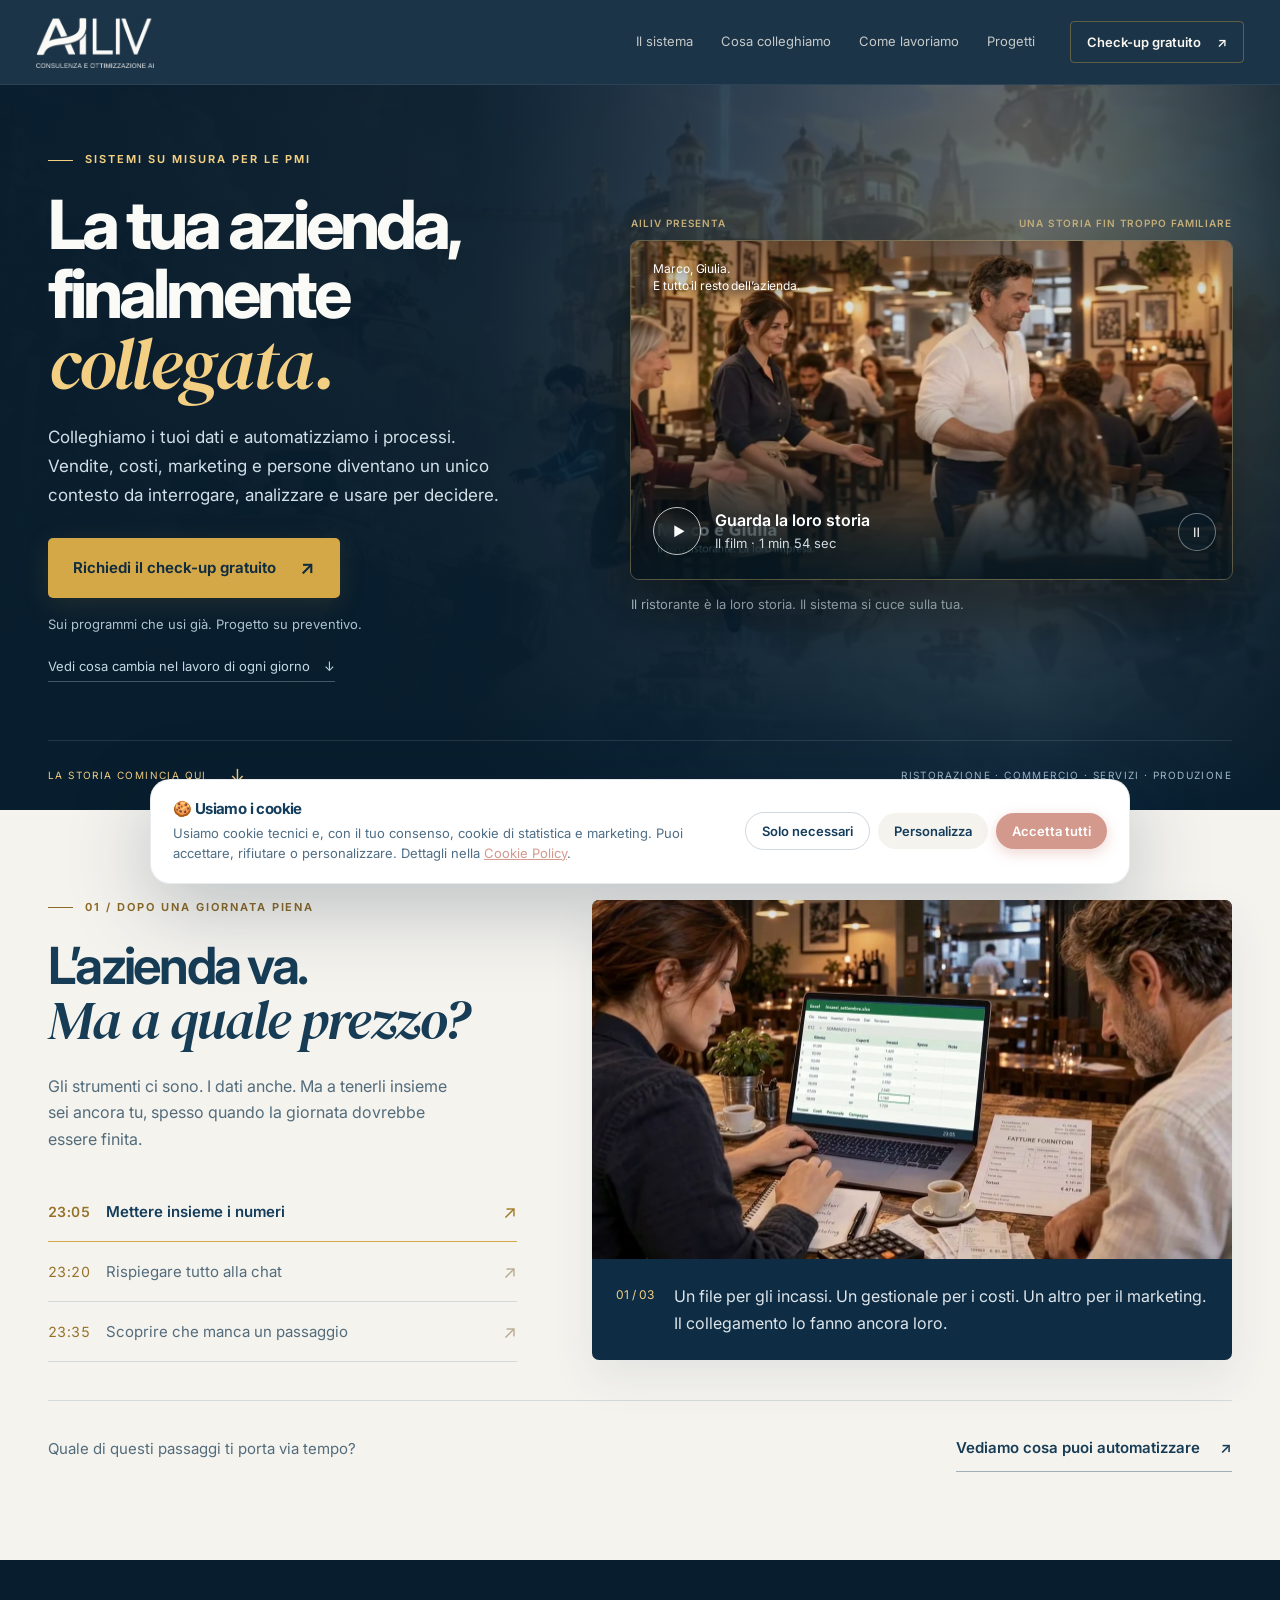
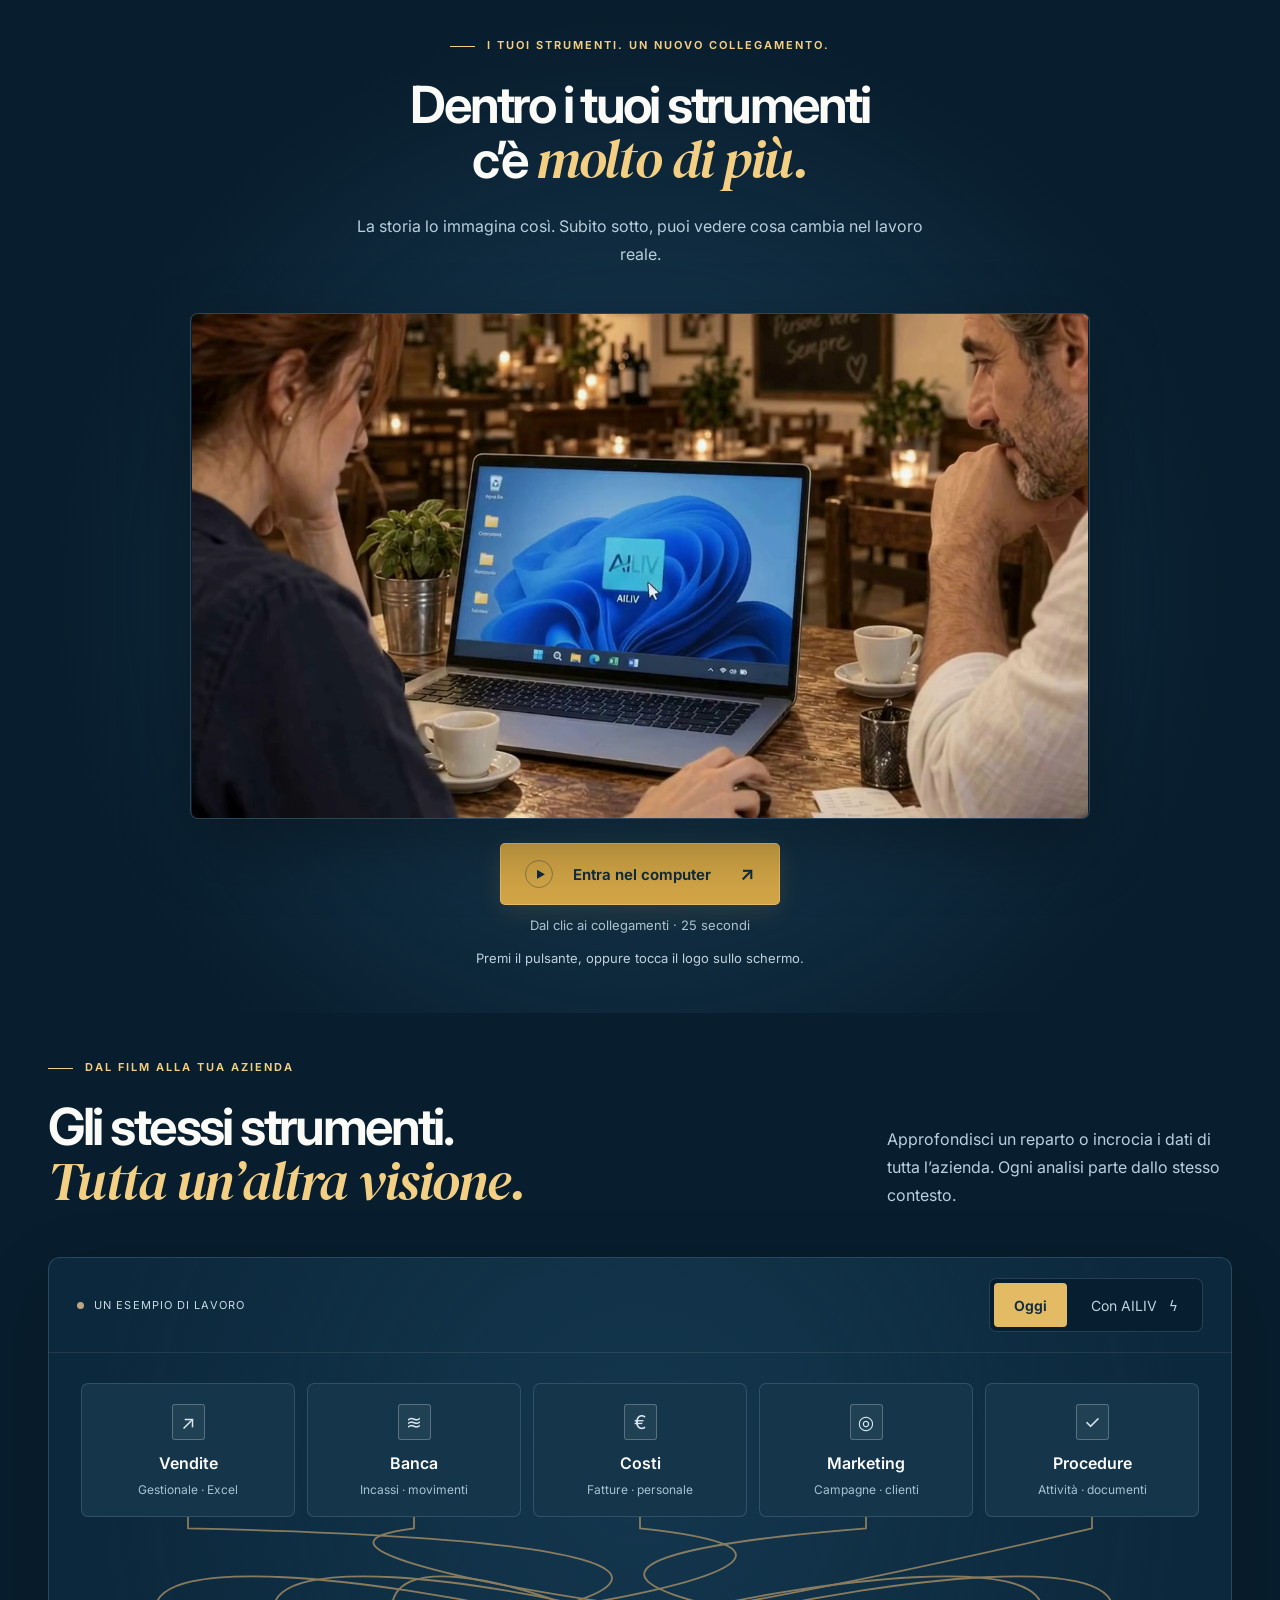
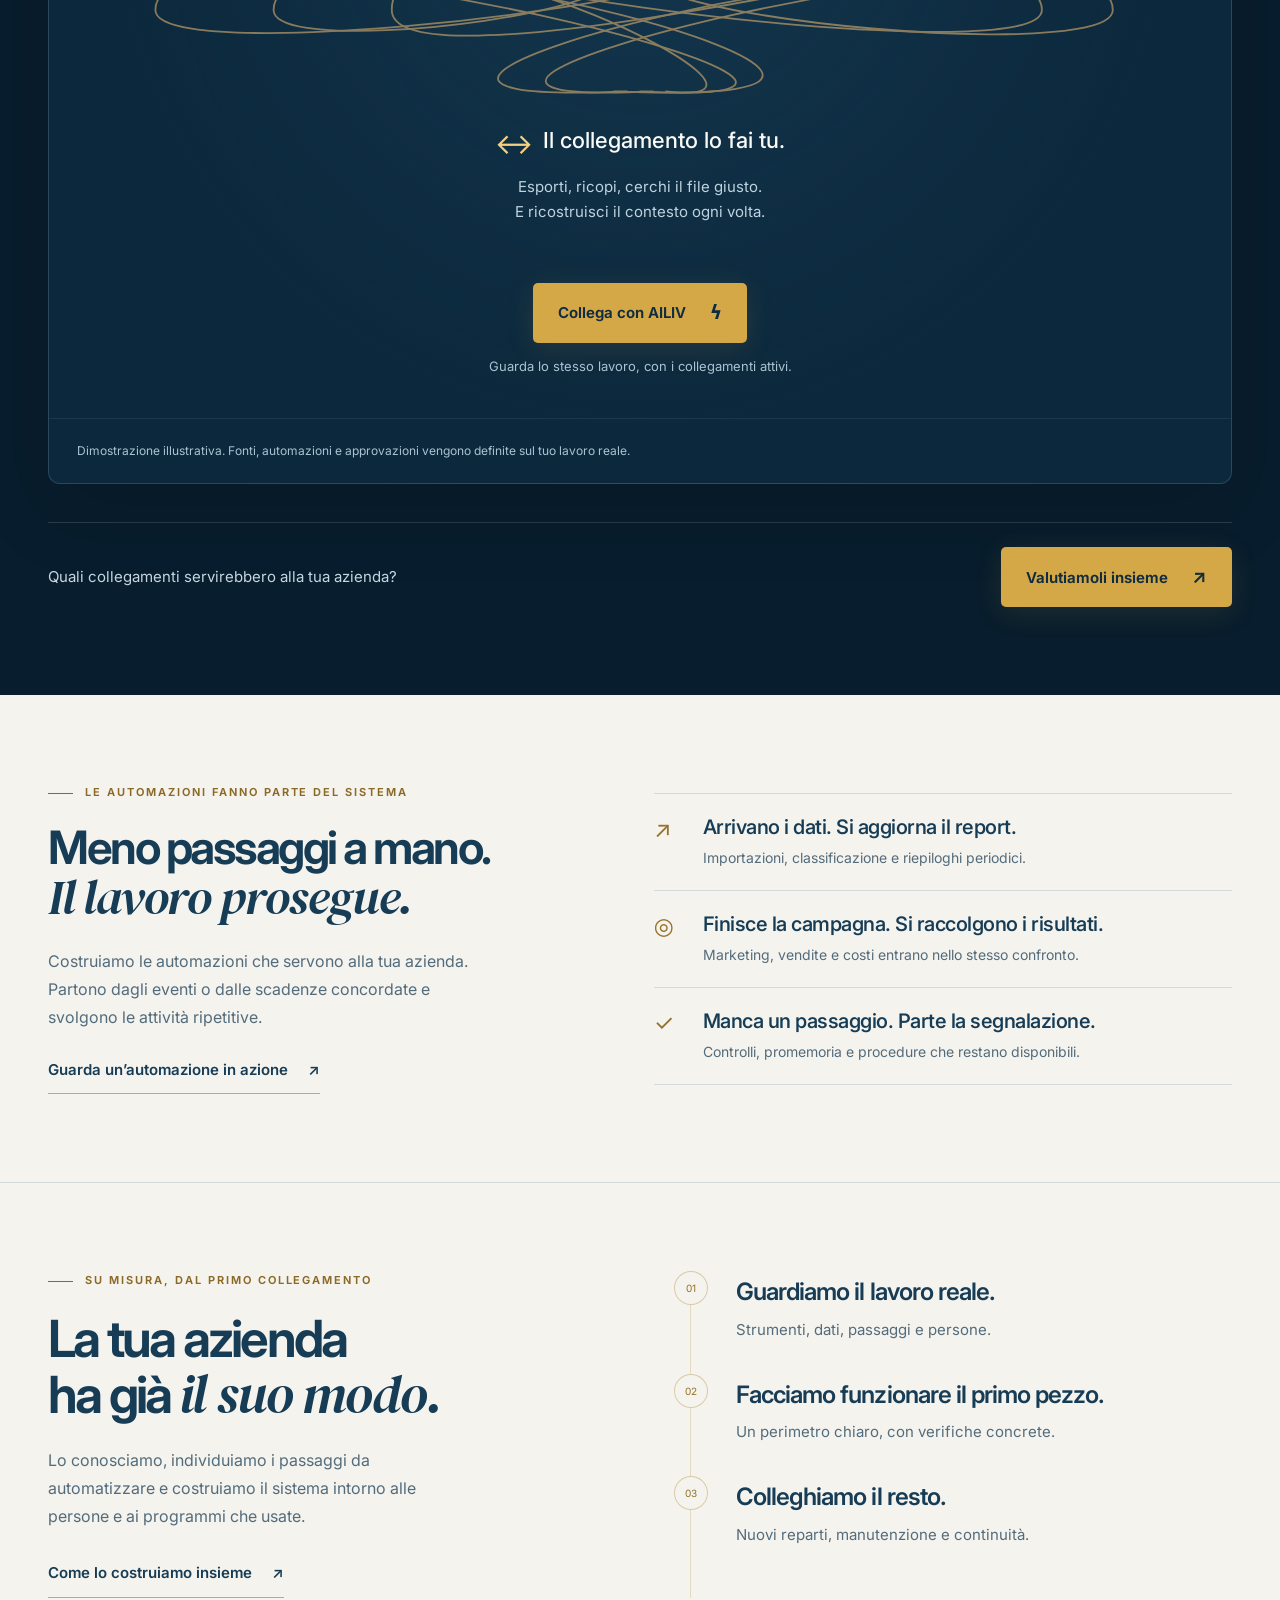
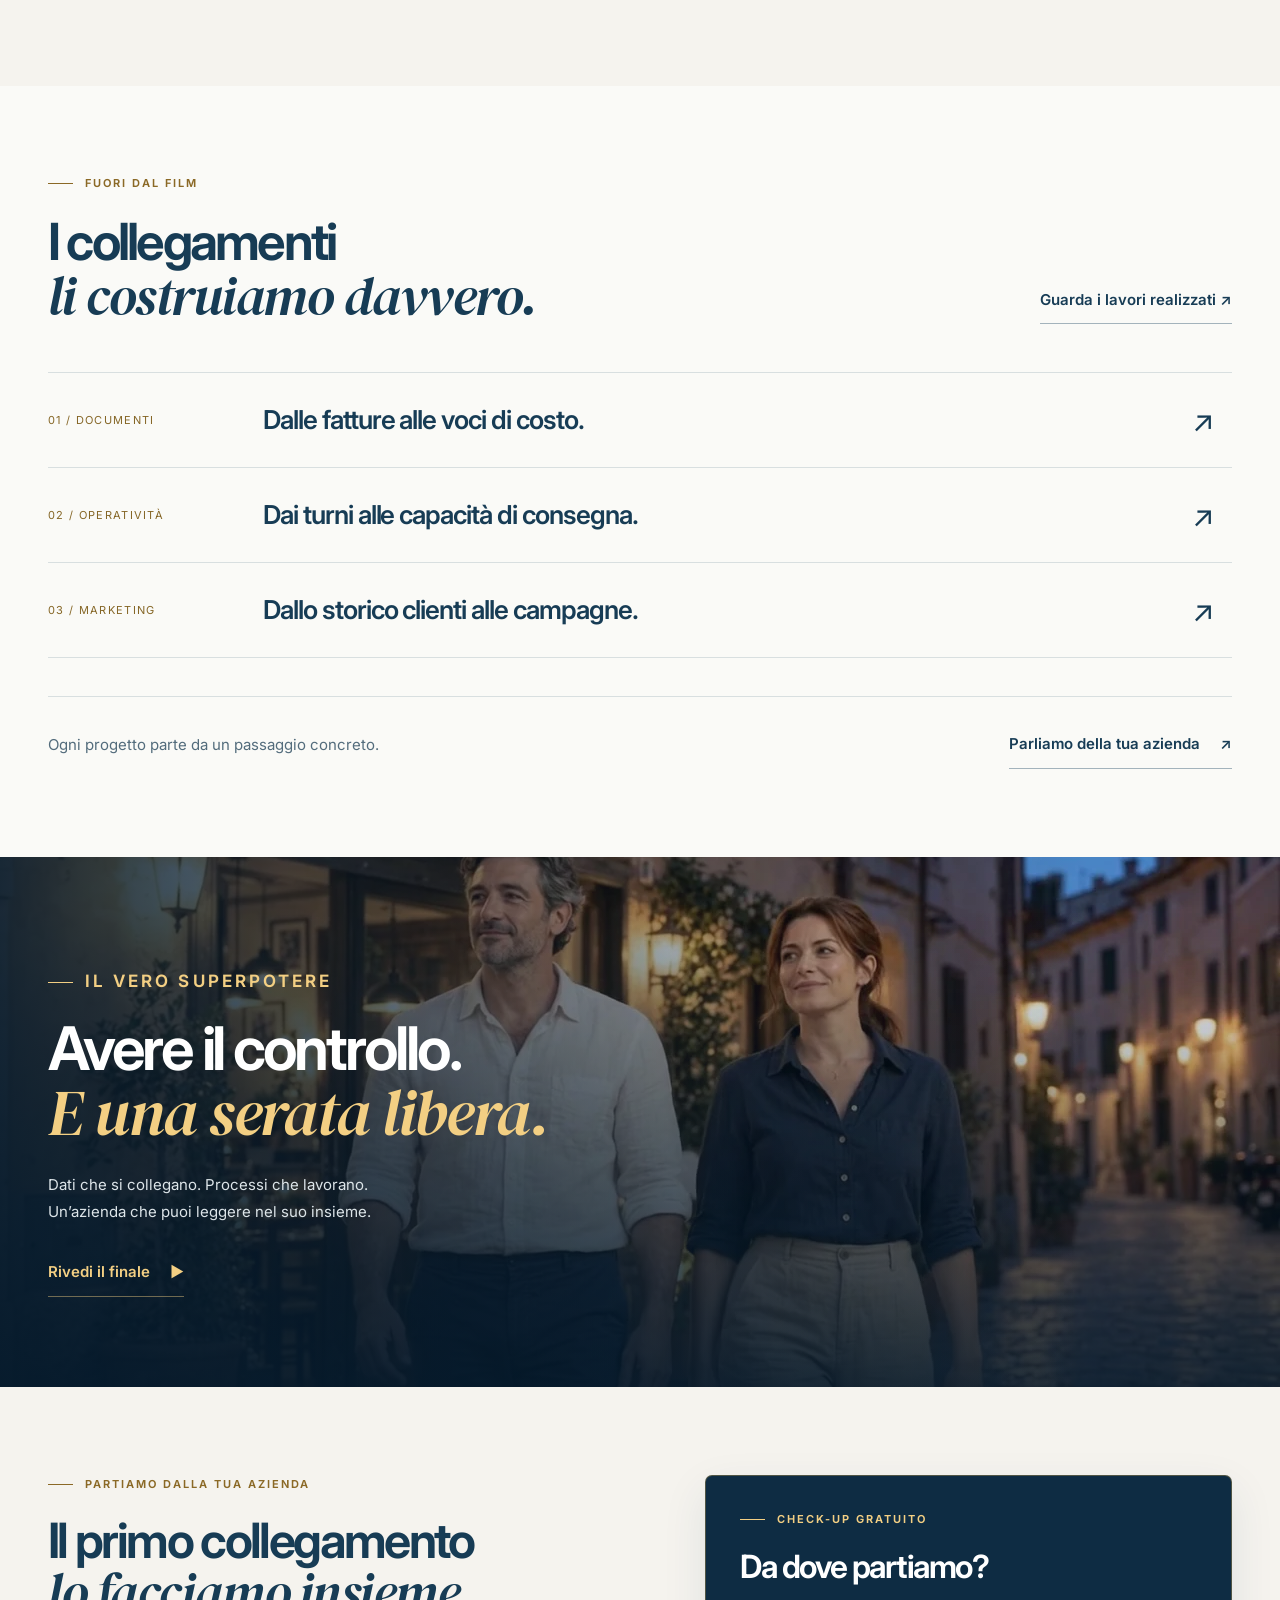
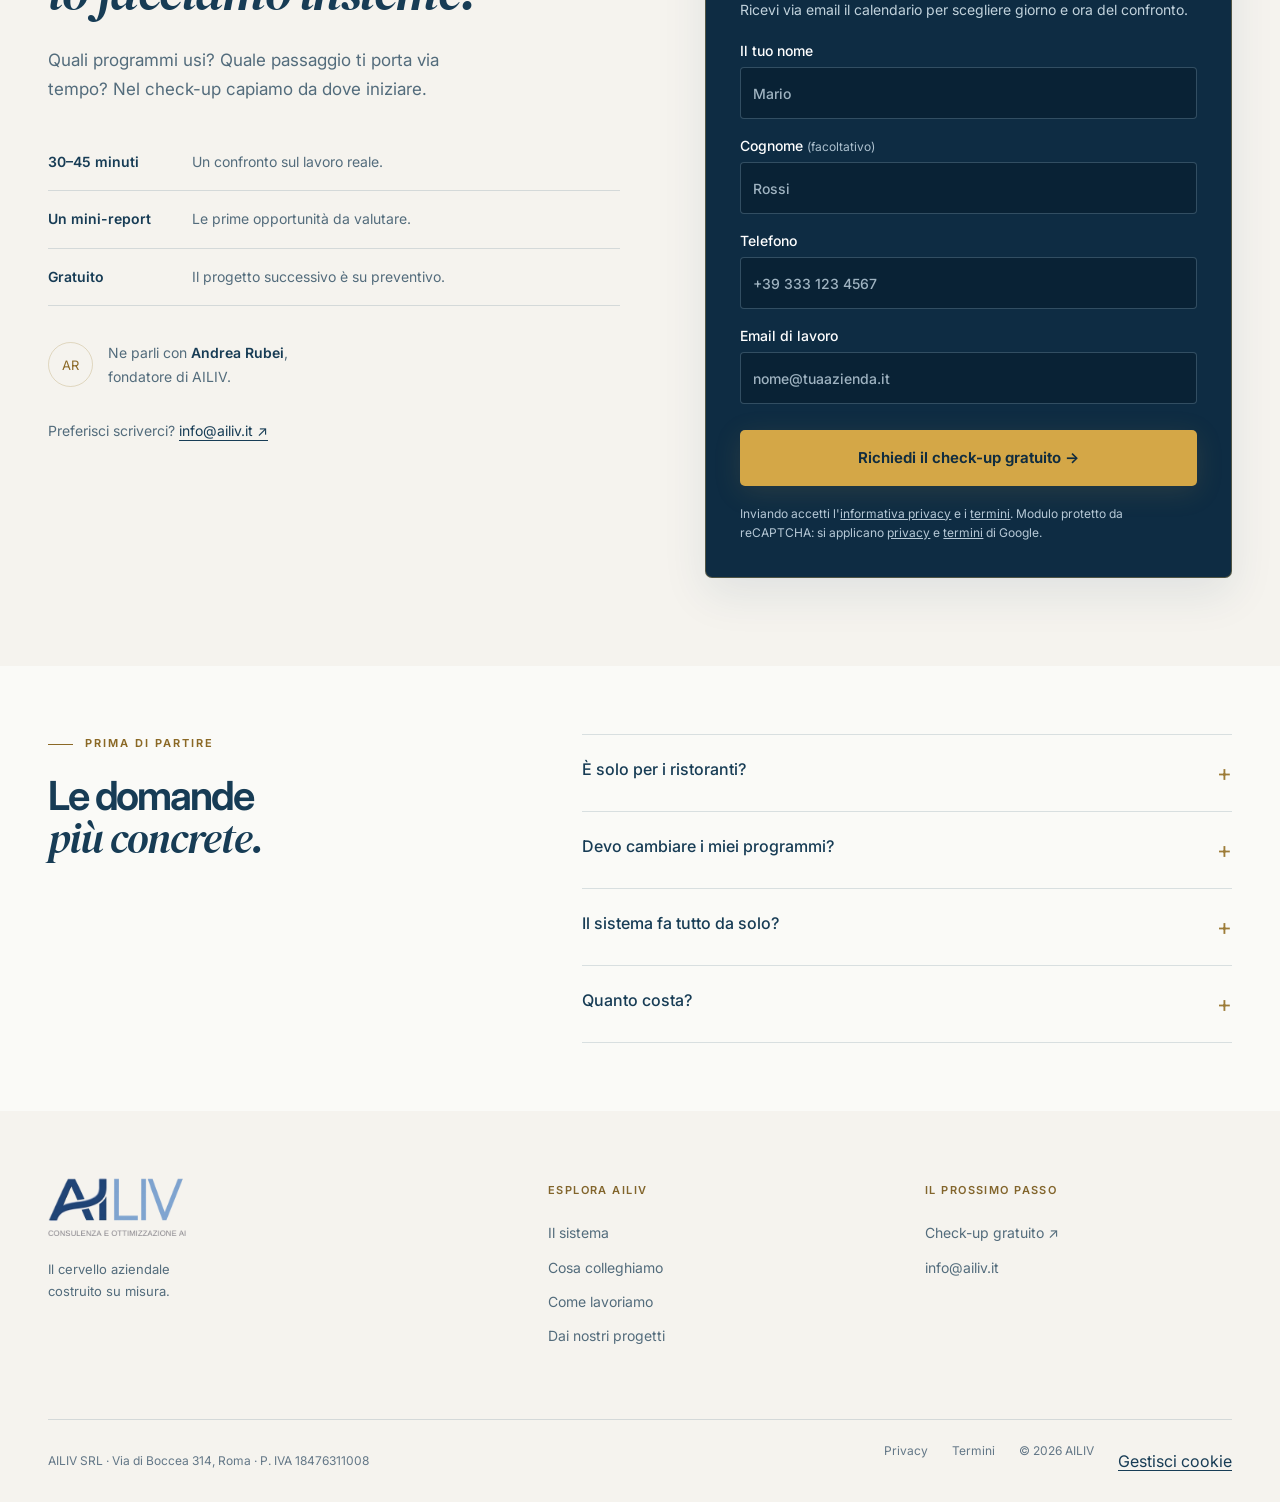
==== commit 5447c5e2: "Fix mobile navigation and consent-aware lead tracking" ====
--- a/index.html
+++ b/index.html
@@ -1,4 +1,4 @@
-<!doctype html><html lang="it"><head><meta charset="utf-8"><meta name="viewport" content="width=device-width,initial-scale=1"><meta name="robots" content="index,follow"><meta name="theme-color" content="#0e2c43"><title>La tua azienda, finalmente collegata — AILIV</title><meta name="description" content="Tutti i tuoi dati, collegati e analizzabili a 360°. AILIV automatizza i processi e costruisce una memoria aziendale su misura per capire e guidare la tua PMI."><link rel="icon" href="assets/favicon-32.png"><link rel="preconnect" href="https://fonts.googleapis.com"><link rel="preconnect" href="https://fonts.gstatic.com" crossorigin><link href="https://fonts.googleapis.com/css2?family=Inter:wght@400;450;500;550;600;650;700;750;800;900&family=DM+Serif+Display:ital@0;1&display=swap" rel="stylesheet"><link rel="stylesheet" href="cinema.css?v=20261016-2"><script src="cinema.js?v=20261016-2" defer></script><link rel="stylesheet" href="collegata.css?v=20261016-2"><link rel="stylesheet" href="transform.css?v=20261016-2"><script src="connections.js?v=20261016-2" defer></script><script src="collegata.js?v=20261016-2" defer></script><link rel="stylesheet" href="automazioni.css?v=20261016-2"><link rel="canonical" href="https://ailiv.it/"><meta property="og:url" content="https://ailiv.it/"><meta property="og:type" content="website"><meta property="og:site_name" content="AILIV"><meta property="og:locale" content="it_IT"><meta property="og:title" content="La tua azienda, finalmente collegata — AILIV"><meta property="og:description" content="Tutti i tuoi dati, collegati e analizzabili a 360°. AILIV automatizza i processi e costruisce una memoria aziendale su misura per capire e guidare la tua PMI."><meta property="og:image" content="https://ailiv.it/assets/og-card.png"><meta name="twitter:card" content="summary_large_image"><link rel="apple-touch-icon" href="/assets/apple-touch-icon.png"><script type="application/ld+json">{"@context": "https://schema.org", "@type": ["Organization", "ProfessionalService"], "@id": "https://ailiv.it/#organizzazione", "name": "Ailiv", "legalName": "AILIV SRL", "url": "https://ailiv.it/", "logo": "https://ailiv.it/assets/logo-ailiv.png", "image": "https://ailiv.it/assets/og-card.png", "description": "Sviluppo di cervelli aziendali su misura per le PMI italiane: integrazione di dati e conoscenza, automazione dei processi, report vendite, analisi dei costi, controllo di gestione e agenti marketing personalizzati.", "vatID": "IT18476311008", "taxID": "18476311008", "email": "info@ailiv.it", "address": {"@type": "PostalAddress", "streetAddress": "Via di Boccea 314", "postalCode": "00167", "addressLocality": "Roma", "addressRegion": "RM", "addressCountry": "IT"}, "founder": {"@type": "Person", "name": "Andrea Rubei"}, "areaServed": {"@type": "Country", "name": "Italia"}, "knowsAbout": ["intelligenza artificiale per PMI", "automazione dei processi aziendali", "controllo di gestione", "integrazione di gestionali e dati aziendali", "agenti conversazionali", "memoria aziendale e agenti marketing personalizzati"], "makesOffer": {"@type": "Offer", "name": "Check-up gratuito", "description": "Videochiamata di 30-45 minuti in cui analizziamo come girano i dati della tua azienda e cosa si può automatizzare, con mini-report.", "price": "0", "priceCurrency": "EUR", "url": "https://ailiv.it/#check-up"}}</script></head><body><a class="skip" href="#contenuto">Vai al contenuto</a><div class="reading-progress" aria-hidden="true"></div>
+<!doctype html><html lang="it"><head><meta charset="utf-8"><meta name="viewport" content="width=device-width,initial-scale=1"><meta name="robots" content="index,follow"><meta name="theme-color" content="#0e2c43"><title>La tua azienda, finalmente collegata — AILIV</title><meta name="description" content="Tutti i tuoi dati, collegati e analizzabili a 360°. AILIV automatizza i processi e costruisce una memoria aziendale su misura per capire e guidare la tua PMI."><link rel="icon" href="assets/favicon-32.png"><link rel="preconnect" href="https://fonts.googleapis.com"><link rel="preconnect" href="https://fonts.gstatic.com" crossorigin><link href="https://fonts.googleapis.com/css2?family=Inter:wght@400;450;500;550;600;650;700;750;800;900&family=DM+Serif+Display:ital@0;1&display=swap" rel="stylesheet"><link rel="stylesheet" href="cinema.css?v=20261016-3"><script src="cinema.js?v=20261016-2" defer></script><link rel="stylesheet" href="collegata.css?v=20261016-2"><link rel="stylesheet" href="transform.css?v=20261016-2"><script src="connections.js?v=20261016-2" defer></script><script src="collegata.js?v=20261016-2" defer></script><link rel="stylesheet" href="automazioni.css?v=20261016-2"><link rel="canonical" href="https://ailiv.it/"><meta property="og:url" content="https://ailiv.it/"><meta property="og:type" content="website"><meta property="og:site_name" content="AILIV"><meta property="og:locale" content="it_IT"><meta property="og:title" content="La tua azienda, finalmente collegata — AILIV"><meta property="og:description" content="Tutti i tuoi dati, collegati e analizzabili a 360°. AILIV automatizza i processi e costruisce una memoria aziendale su misura per capire e guidare la tua PMI."><meta property="og:image" content="https://ailiv.it/assets/og-card.png"><meta name="twitter:card" content="summary_large_image"><link rel="apple-touch-icon" href="/assets/apple-touch-icon.png"><script type="application/ld+json">{"@context": "https://schema.org", "@type": ["Organization", "ProfessionalService"], "@id": "https://ailiv.it/#organizzazione", "name": "Ailiv", "legalName": "AILIV SRL", "url": "https://ailiv.it/", "logo": "https://ailiv.it/assets/logo-ailiv.png", "image": "https://ailiv.it/assets/og-card.png", "description": "Sviluppo di cervelli aziendali su misura per le PMI italiane: integrazione di dati e conoscenza, automazione dei processi, report vendite, analisi dei costi, controllo di gestione e agenti marketing personalizzati.", "vatID": "IT18476311008", "taxID": "18476311008", "email": "info@ailiv.it", "address": {"@type": "PostalAddress", "streetAddress": "Via di Boccea 314", "postalCode": "00167", "addressLocality": "Roma", "addressRegion": "RM", "addressCountry": "IT"}, "founder": {"@type": "Person", "name": "Andrea Rubei"}, "areaServed": {"@type": "Country", "name": "Italia"}, "knowsAbout": ["intelligenza artificiale per PMI", "automazione dei processi aziendali", "controllo di gestione", "integrazione di gestionali e dati aziendali", "agenti conversazionali", "memoria aziendale e agenti marketing personalizzati"], "makesOffer": {"@type": "Offer", "name": "Check-up gratuito", "description": "Videochiamata di 30-45 minuti in cui analizziamo come girano i dati della tua azienda e cosa si può automatizzare, con mini-report.", "price": "0", "priceCurrency": "EUR", "url": "https://ailiv.it/#check-up"}}</script></head><body><a class="skip" href="#contenuto">Vai al contenuto</a><div class="reading-progress" aria-hidden="true"></div>
 <header class="site-header"><div class="nav-wrap"><a class="brand" href="index.html#top" aria-label="AILIV, inizio"><img src="assets/logo-ailiv-footer.png" alt="AILIV" width="500" height="221"></a><nav class="desktop-nav" aria-label="Navigazione principale"><a href="sistema.html">Il sistema</a><a href="collegamenti.html">Cosa colleghiamo</a><a href="metodo.html">Come lavoriamo</a><a href="progetti.html">Progetti</a></nav><a class="nav-cta" href="#check-up">Check-up gratuito <span aria-hidden="true">↗</span></a><button class="menu-toggle" aria-label="Apri il menu" aria-expanded="false" aria-controls="mobile-nav"><span></span><span></span></button></div><nav id="mobile-nav" class="mobile-nav" aria-label="Menu mobile" hidden><a href="index.html">La storia di AILIV</a><a href="sistema.html">Il sistema</a><a href="collegamenti.html">Cosa colleghiamo</a><a href="metodo.html">Come lavoriamo</a><a href="progetti.html">Progetti</a><a href="#check-up">Parliamone →</a></nav></header><main id="contenuto"><section class="cinema-hero" id="top"><div class="hero-scenery" aria-hidden="true"></div><div class="hero-dust" aria-hidden="true"><i></i><i></i><i></i><i></i><i></i></div><div class="wrap hero-grid"><div class="hero-intro reveal"><p class="eyebrow">SISTEMI SU MISURA PER LE PMI</p><h1>La tua azienda,<br> finalmente<br><em>collegata.</em></h1><p class="intro">Colleghiamo i tuoi dati e automatizziamo i processi. Vendite, costi, marketing e persone diventano un unico contesto da interrogare, analizzare e usare per decidere.</p></div><div class="hero-media reveal"><div class="cinema-caption"><span>AILIV PRESENTA</span><span>UNA STORIA FIN TROPPO FAMILIARE</span></div><div class="film-cover"><video id="teaser" muted loop playsinline preload="none" poster="assets/film-poster.webp" aria-hidden="true" tabindex="-1" data-src="assets/ailiv-teaser.mp4?v=2"></video><div class="film-shade"></div><span class="film-label">Marco, Giulia. <br>E tutto il resto dell’azienda.</span><button class="film-open" data-film="0" aria-label="Guarda il film AILIV, durata un minuto e 54 secondi"><span class="play-mark" aria-hidden="true">▶</span><span>Guarda la loro storia<small>Il film · 1 min 54 sec</small></span></button><button id="motion-toggle" class="motion-toggle" aria-label="Metti in pausa l’anteprima animata" aria-pressed="false">Ⅱ</button></div><p class="film-caption">Il ristorante è la loro storia. Il sistema si cuce sulla tua.</p></div><div class="hero-actions reveal"><a class="button gold" href="#check-up">Richiedi il check-up gratuito <span aria-hidden="true">↗</span></a><p>Sui programmi che usi già. Progetto su preventivo.</p><a class="hero-demo-link" href="#squadra">Vedi cosa cambia nel lavoro di ogni giorno <span aria-hidden="true">↓</span></a></div></div><div class="hero-bottom wrap"><a href="#storia">LA STORIA COMINCIA QUI <span aria-hidden="true">↓</span></a><span>RISTORAZIONE · COMMERCIO · SERVIZI · PRODUZIONE</span></div></section>
 <section class="story section" id="storia"><div class="wrap story-grid"><div class="story-copy reveal"><p class="eyebrow">01 / DOPO UNA GIORNATA PIENA</p><h2>L’azienda va. <br><em>Ma a quale prezzo?</em></h2><p>Gli strumenti ci sono. I dati anche. Ma a tenerli insieme sei ancora tu, spesso quando la giornata dovrebbe essere finita.</p><div class="story-times" role="tablist" aria-label="Una serata di lavoro"><button role="tab" id="time-dati" aria-selected="true" aria-controls="story-panel" data-story="dati"><time>23:05</time><span>Mettere insieme i numeri</span><b aria-hidden="true">↗</b></button><button role="tab" id="time-contesto" aria-selected="false" aria-controls="story-panel" tabindex="-1" data-story="contesto"><time>23:20</time><span>Rispiegare tutto alla chat</span><b aria-hidden="true">↗</b></button><button role="tab" id="time-procedure" aria-selected="false" aria-controls="story-panel" tabindex="-1" data-story="procedure"><time>23:35</time><span>Scoprire che manca un passaggio</span><b aria-hidden="true">↗</b></button></div></div><div class="story-panel reveal" id="story-panel" role="tabpanel" aria-labelledby="time-dati"><img id="story-image" src="assets/lavoro.webp" alt="Marco e Giulia confrontano una fattura con i dati al computer" width="1280" height="720" loading="lazy"><div class="story-caption"><span id="story-counter">01 / 03</span><p id="story-description">Un file per gli incassi. Un gestionale per i costi. Un altro per il marketing. Il collegamento lo fanno ancora loro.</p></div></div></div><div class="wrap section-cta"><p>Quale di questi passaggi ti porta via tempo?</p><a class="text-link" href="#check-up">Vediamo cosa puoi automatizzare <span aria-hidden="true">↗</span></a></div></section>
 <section class="portal-section" id="clic">
@@ -63,4 +63,4 @@
         <p class="lead-status" id="leadStatus" role="status" aria-live="polite"></p>
         <p class="form-legal">Inviando accetti l'<a href="privacy.html">informativa privacy</a> e i <a href="termini.html">termini</a>. Modulo protetto da reCAPTCHA: si applicano <a href="https://policies.google.com/privacy" target="_blank" rel="noopener">privacy</a> e <a href="https://policies.google.com/terms" target="_blank" rel="noopener">termini</a> di Google.</p>
       <noscript><p>Per richiedere il check-up puoi scrivere a <a href="mailto:info@ailiv.it">info@ailiv.it</a>.</p></noscript></form></div></section><section class="section wrap faq-section"><div><p class="eyebrow">PRIMA DI PARTIRE</p><h2>Le domande <br><em>più concrete.</em></h2></div><div class="faq"><details><summary>È solo per i ristoranti?<span aria-hidden="true">+</span></summary><p>Il ristorante è l’esempio del film. Lavoriamo sui processi delle PMI: ristorazione, commercio, servizi e produzione. Il progetto parte dalla tua attività.</p></details><details><summary>Devo cambiare i miei programmi?<span aria-hidden="true">+</span></summary><p>Partiamo da quelli che usi. Nel check-up verifichiamo accessi, esportazioni e qualità dei dati per capire cosa si può collegare.</p></details><details><summary>Il sistema fa tutto da solo?<span aria-hidden="true">+</span></summary><p>Le automazioni eseguono passaggi definiti. L’AI aiuta ad analizzare le informazioni e preparare proposte. Eccezioni, approvazioni e responsabilità vengono concordate nel progetto.</p></details><details><summary>Quanto costa?<span aria-hidden="true">+</span></summary><p>Il check-up iniziale è gratuito. Progetto e manutenzione sono su preventivo, in base ai collegamenti e alle automazioni da costruire.</p></details></div></section></main><div class="mobile-contact" id="mobile-contact" hidden><a href="#check-up">Check-up gratuito <span aria-hidden="true">↗</span></a></div><footer class="site-footer"><div class="wrap footer-main"><a class="footer-brand" href="index.html"><img src="assets/logo-ailiv-hero.png" width="1400" height="608" alt="AILIV"><span>Il cervello aziendale <br>costruito su misura.</span></a><div><span class="footer-label">ESPLORA AILIV</span><a href="sistema.html">Il sistema</a><a href="collegamenti.html">Cosa colleghiamo</a><a href="metodo.html">Come lavoriamo</a><a href="progetti.html">Dai nostri progetti</a></div><div><span class="footer-label">IL PROSSIMO PASSO</span><a href="#check-up">Check-up gratuito ↗</a><a href="mailto:info@ailiv.it">info@ailiv.it</a></div></div><div class="wrap footer-bottom"><p>AILIV SRL · Via di Boccea 314, Roma · P. IVA 18476311008</p><div><a href="https://ailiv.it/privacy.html" target="_blank" rel="noopener">Privacy</a><a href="https://ailiv.it/termini.html" target="_blank" rel="noopener">Termini</a><span>© 2026 AILIV</span></div></div></footer>
-<dialog id="film-dialog" aria-labelledby="film-heading"><div class="dialog-top"><h2 id="film-heading">AILIV · Dentro la tua azienda</h2><button id="close-film" aria-label="Chiudi il film">Chiudi <span aria-hidden="true">×</span></button></div><video id="full-film" controls playsinline preload="none" poster="assets/film-poster.webp"><source src="assets/ailiv-film.mp4?v=3.1" type="video/mp4"></video><div class="film-chapters" aria-label="Capitoli del film"><button data-seek="0">La storia</button><button data-seek="52.75">Il clic</button><button data-seek="61.45">Collega</button><button data-seek="73">Ricorda</button><button data-seek="82.17">Analizza</button><button data-seek="94.54">La loro serata</button></div></dialog><script src="assets/cookie-consent.js" defer></script><script src="assets/site-tracking.js?v=20261016-2" defer></script><script src="assets/lead-form.js?v=20261016-2" defer></script></body></html>+<dialog id="film-dialog" aria-labelledby="film-heading"><div class="dialog-top"><h2 id="film-heading">AILIV · Dentro la tua azienda</h2><button id="close-film" aria-label="Chiudi il film">Chiudi <span aria-hidden="true">×</span></button></div><video id="full-film" controls playsinline preload="none" poster="assets/film-poster.webp"><source src="assets/ailiv-film.mp4?v=3.1" type="video/mp4"></video><div class="film-chapters" aria-label="Capitoli del film"><button data-seek="0">La storia</button><button data-seek="52.75">Il clic</button><button data-seek="61.45">Collega</button><button data-seek="73">Ricorda</button><button data-seek="82.17">Analizza</button><button data-seek="94.54">La loro serata</button></div></dialog><script src="assets/cookie-consent.js?v=20261016-3" defer></script><script src="assets/site-tracking.js?v=20261016-3" defer></script><script src="assets/lead-form.js?v=20261016-3" defer></script></body></html>
--- a/cinema.css
+++ b/cinema.css
@@ -60,3 +60,6 @@
 .motion-ready .portal-stage.reveal{opacity:1;transform:none;transition:none}
 
 .portal-stage{scroll-margin-top:0}
+
+/* Mantiene logo, CTA e menu all’interno anche dei telefoni da 320px. */
+@media(max-width:360px){.site-header .nav-wrap{gap:7px;width:calc(100% - 24px)}.site-header .brand{width:70px}.site-header .nav-cta{font-size:11px;padding:10px 8px;gap:7px}.site-header .menu-toggle{width:36px;min-height:44px;flex-shrink:0}}
